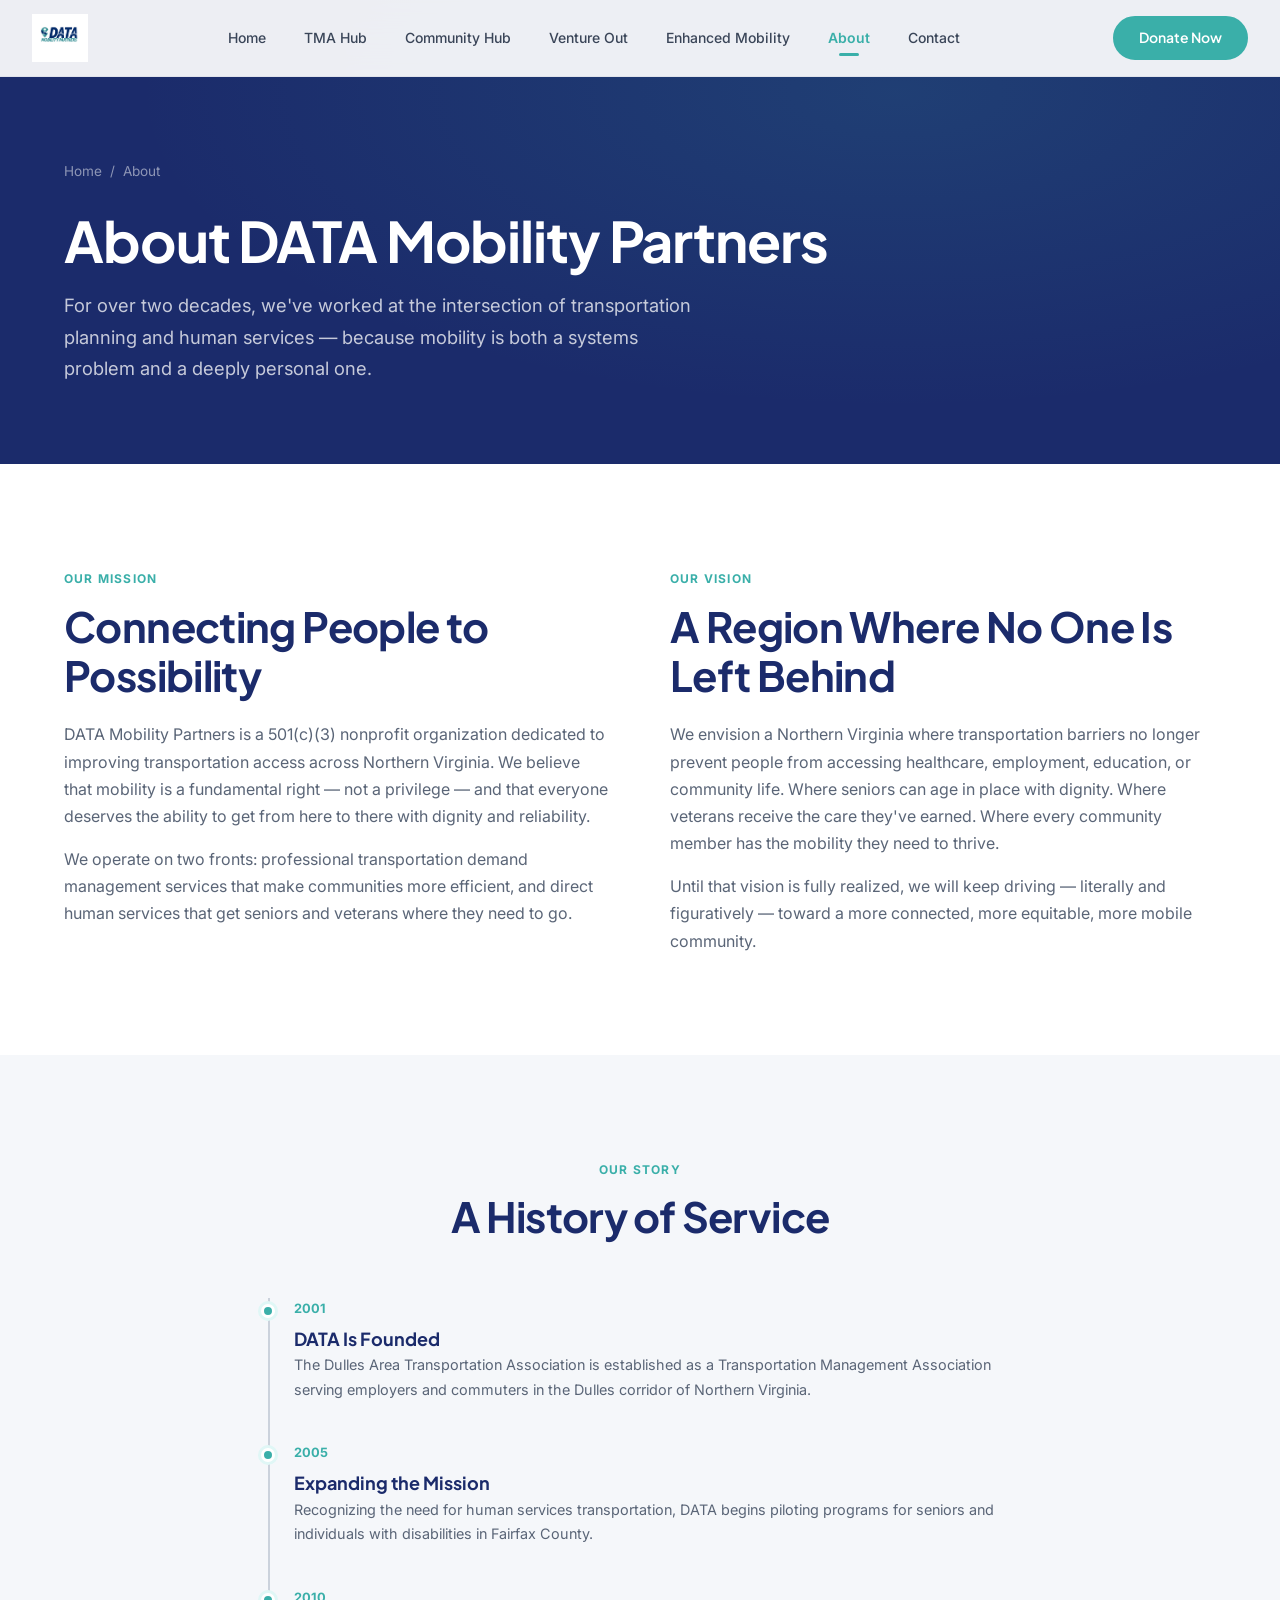
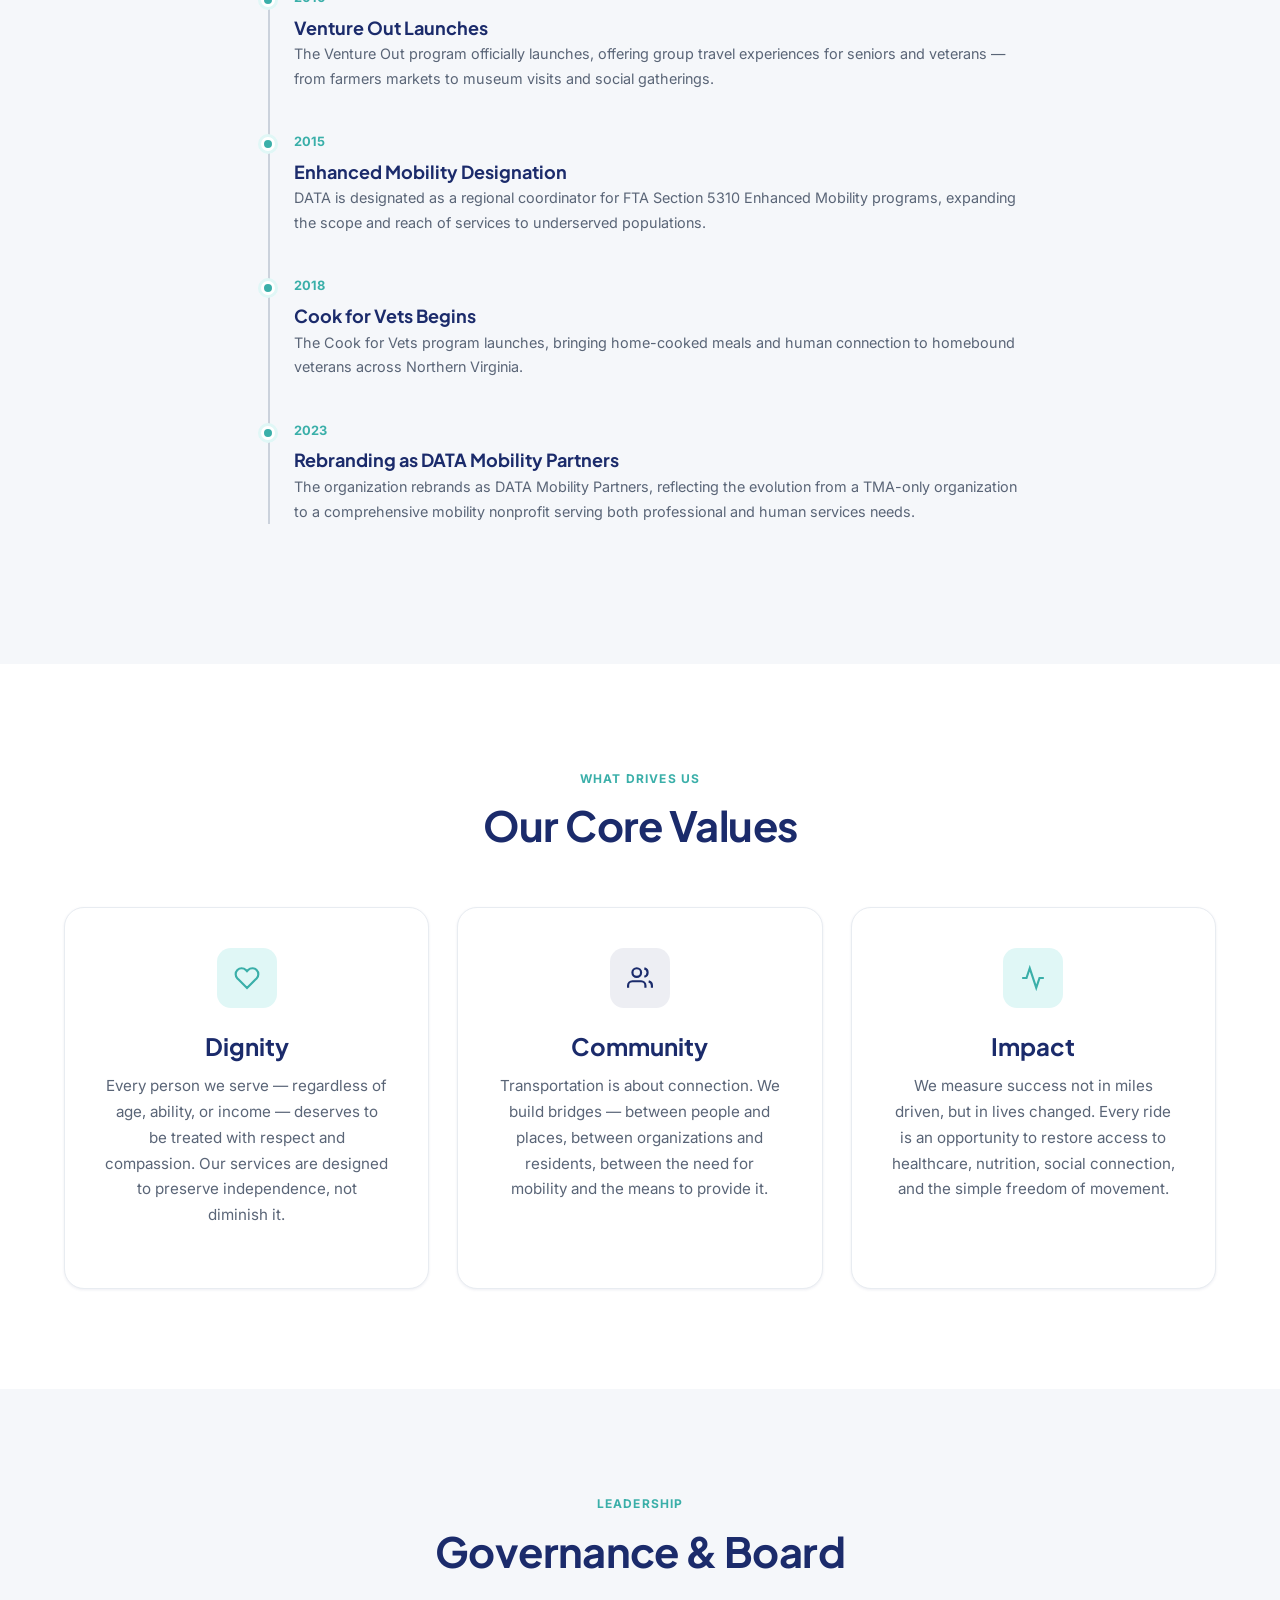
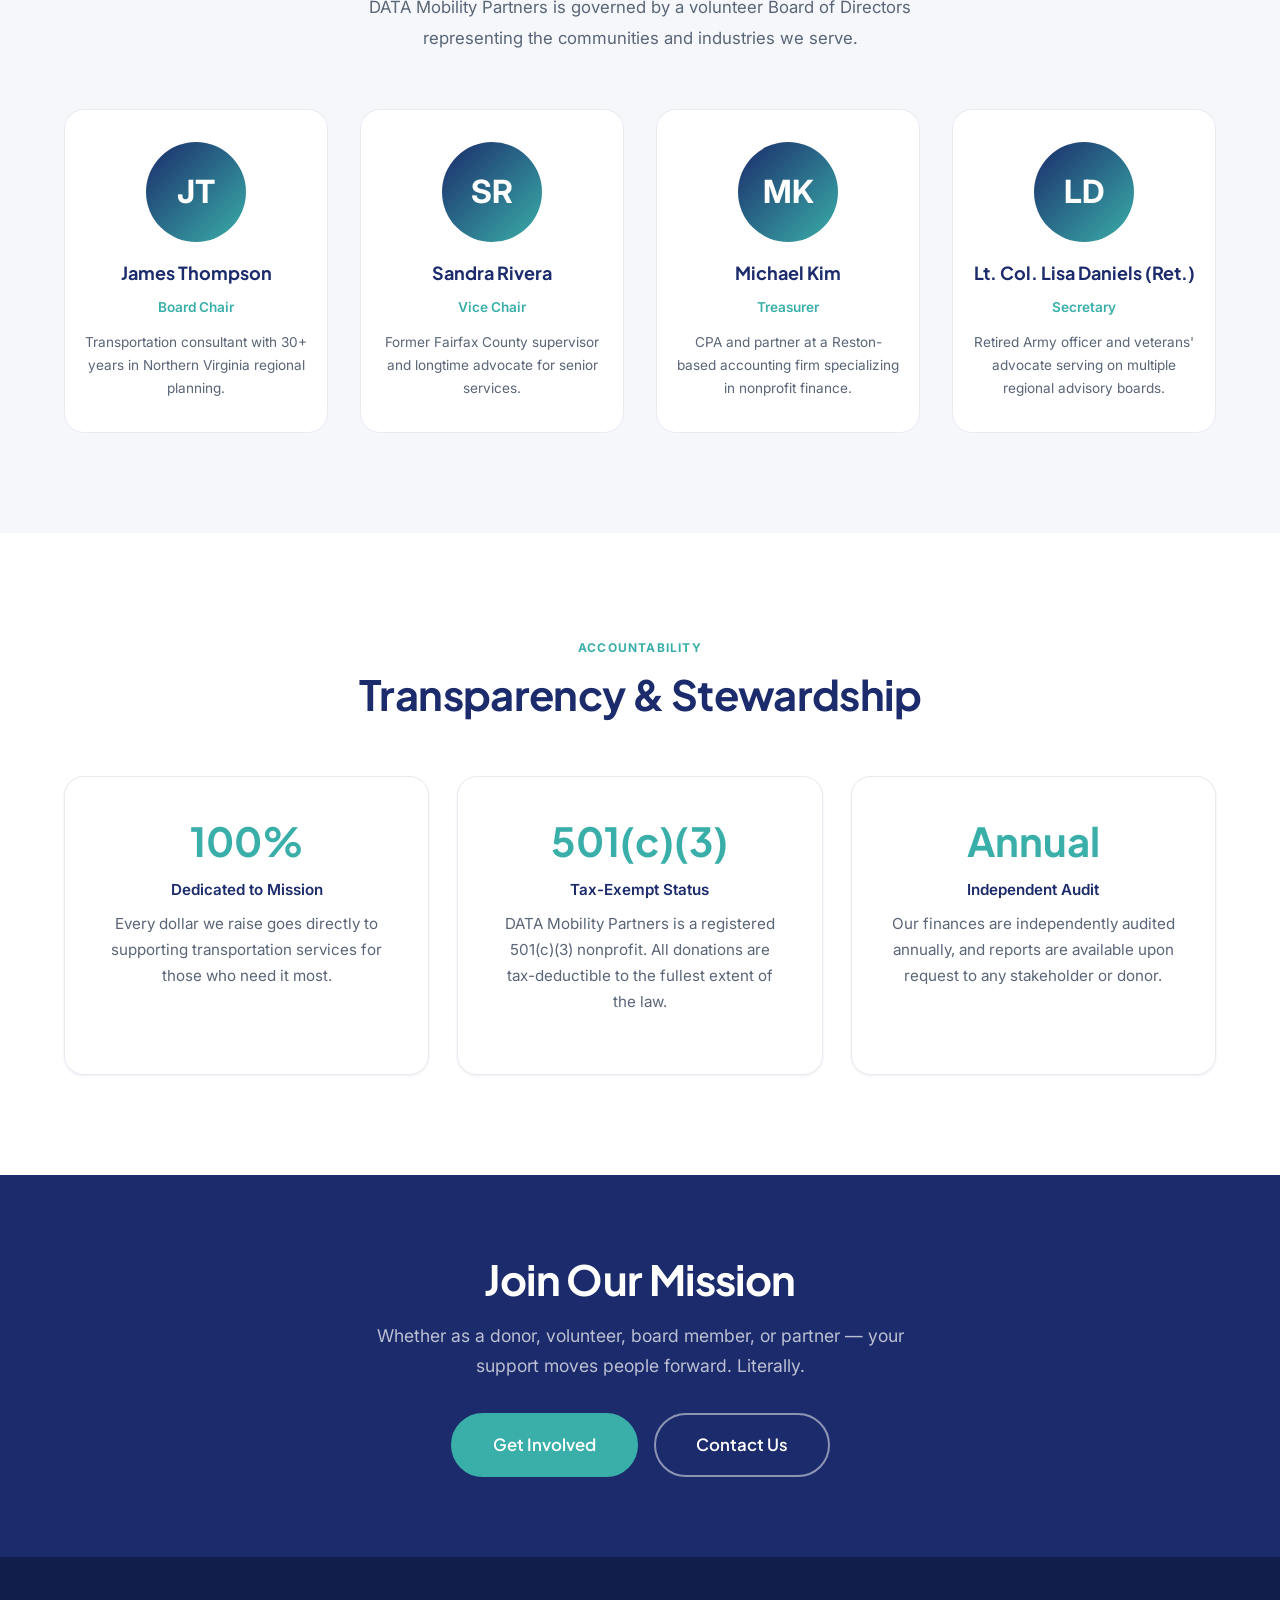
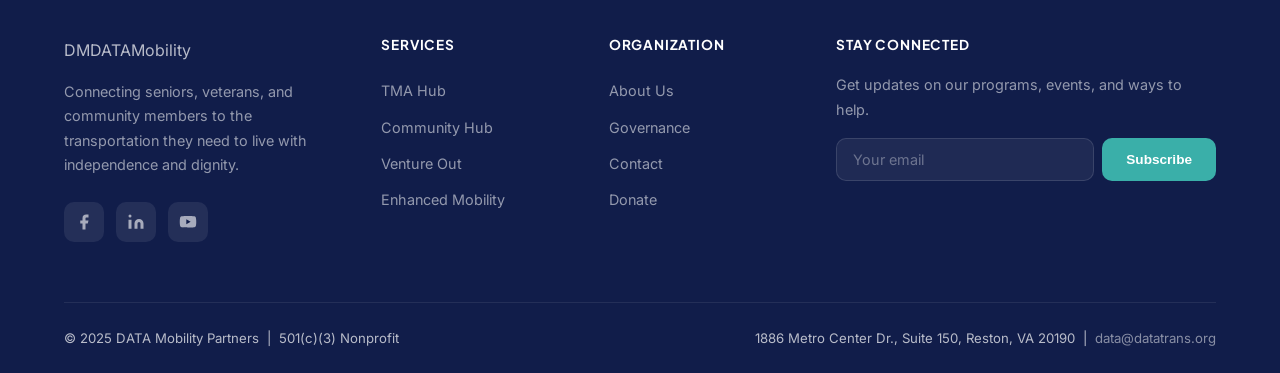
==== about.html @ 7f31a52e "Replace text logo with official DATA Mobility Partners logo Swapped the placeholder text+icon logo w" ====
<!DOCTYPE html>
<html lang="en">
<head>
  <meta charset="UTF-8">
  <meta name="viewport" content="width=device-width, initial-scale=1.0">
  <title>About &amp; Governance | DATA Mobility Partners</title>
  <meta name="description" content="Learn about DATA Mobility Partners' mission, history, leadership, and governance structure as a 501(c)(3) nonprofit serving Northern Virginia.">
  <link rel="preconnect" href="https://fonts.googleapis.com">
  <link rel="preconnect" href="https://fonts.gstatic.com" crossorigin>
  <link href="https://fonts.googleapis.com/css2?family=Inter:wght@400;500;600&family=Plus+Jakarta+Sans:wght@600;700;800&display=swap" rel="stylesheet">
  <link rel="stylesheet" href="styles.css">
</head>
<body>

  <!-- ===== HEADER ===== -->
  <header class="site-header">
    <nav class="nav-inner">
      <a href="index.html" class="nav-logo">
        <img src="logo.png" alt="DATA Mobility Partners">
      </a>
      <div class="nav-links">
        <a href="index.html">Home</a>
        <a href="tma-hub.html">TMA Hub</a>
        <a href="community-hub.html">Community Hub</a>
        <a href="venture-out.html">Venture Out</a>
        <a href="enhanced-mobility.html">Enhanced Mobility</a>
        <a href="about.html" class="active">About</a>
        <a href="contact.html">Contact</a>
      </div>
      <a href="contact.html" class="btn btn-primary btn-sm nav-cta">Donate Now</a>
      <button class="nav-toggle" aria-label="Toggle navigation" aria-expanded="false">
        <span></span><span></span><span></span>
      </button>
    </nav>
    <div class="mobile-menu">
      <a href="index.html">Home</a>
      <a href="tma-hub.html">TMA Hub</a>
      <a href="community-hub.html">Community Hub</a>
      <a href="venture-out.html">Venture Out</a>
      <a href="enhanced-mobility.html">Enhanced Mobility</a>
      <a href="about.html" class="active">About</a>
      <a href="contact.html">Contact</a>
      <a href="contact.html" class="btn btn-primary">Donate Now</a>
    </div>
  </header>

  <!-- ===== PAGE HERO ===== -->
  <section class="page-hero">
    <div class="container">
      <div class="page-hero-content fade-up">
        <div class="breadcrumb">
          <a href="index.html">Home</a>
          <span>/</span>
          <span>About</span>
        </div>
        <h1>About DATA Mobility Partners</h1>
        <p>For over two decades, we've worked at the intersection of transportation planning and human services — because mobility is both a systems problem and a deeply personal one.</p>
      </div>
    </div>
  </section>

  <!-- ===== MISSION & VISION ===== -->
  <section class="section">
    <div class="container">
      <div class="two-col fade-up">
        <div>
          <span class="section-label">Our Mission</span>
          <h2 style="margin-bottom:20px;">Connecting People to Possibility</h2>
          <p>DATA Mobility Partners is a 501(c)(3) nonprofit organization dedicated to improving transportation access across Northern Virginia. We believe that mobility is a fundamental right — not a privilege — and that everyone deserves the ability to get from here to there with dignity and reliability.</p>
          <p style="margin-top:16px;">We operate on two fronts: professional transportation demand management services that make communities more efficient, and direct human services that get seniors and veterans where they need to go.</p>
        </div>
        <div>
          <span class="section-label">Our Vision</span>
          <h2 style="margin-bottom:20px;">A Region Where No One Is Left Behind</h2>
          <p>We envision a Northern Virginia where transportation barriers no longer prevent people from accessing healthcare, employment, education, or community life. Where seniors can age in place with dignity. Where veterans receive the care they've earned. Where every community member has the mobility they need to thrive.</p>
          <p style="margin-top:16px;">Until that vision is fully realized, we will keep driving — literally and figuratively — toward a more connected, more equitable, more mobile community.</p>
        </div>
      </div>
    </div>
  </section>

  <!-- ===== HISTORY TIMELINE ===== -->
  <section class="section bg-gray">
    <div class="container">
      <div class="section-header centered fade-up">
        <span class="section-label">Our Story</span>
        <h2>A History of Service</h2>
      </div>
      <div class="container-narrow fade-up">
        <div class="timeline">
          <div class="timeline-item">
            <div class="year">2001</div>
            <h4>DATA Is Founded</h4>
            <p>The Dulles Area Transportation Association is established as a Transportation Management Association serving employers and commuters in the Dulles corridor of Northern Virginia.</p>
          </div>
          <div class="timeline-item">
            <div class="year">2005</div>
            <h4>Expanding the Mission</h4>
            <p>Recognizing the need for human services transportation, DATA begins piloting programs for seniors and individuals with disabilities in Fairfax County.</p>
          </div>
          <div class="timeline-item">
            <div class="year">2010</div>
            <h4>Venture Out Launches</h4>
            <p>The Venture Out program officially launches, offering group travel experiences for seniors and veterans — from farmers markets to museum visits and social gatherings.</p>
          </div>
          <div class="timeline-item">
            <div class="year">2015</div>
            <h4>Enhanced Mobility Designation</h4>
            <p>DATA is designated as a regional coordinator for FTA Section 5310 Enhanced Mobility programs, expanding the scope and reach of services to underserved populations.</p>
          </div>
          <div class="timeline-item">
            <div class="year">2018</div>
            <h4>Cook for Vets Begins</h4>
            <p>The Cook for Vets program launches, bringing home-cooked meals and human connection to homebound veterans across Northern Virginia.</p>
          </div>
          <div class="timeline-item">
            <div class="year">2023</div>
            <h4>Rebranding as DATA Mobility Partners</h4>
            <p>The organization rebrands as DATA Mobility Partners, reflecting the evolution from a TMA-only organization to a comprehensive mobility nonprofit serving both professional and human services needs.</p>
          </div>
        </div>
      </div>
    </div>
  </section>

  <!-- ===== VALUES ===== -->
  <section class="section">
    <div class="container">
      <div class="section-header centered fade-up">
        <span class="section-label">What Drives Us</span>
        <h2>Our Core Values</h2>
      </div>
      <div class="cards-grid-3 stagger-children">
        <div class="card fade-up text-center">
          <div class="card-icon teal" style="margin:0 auto 24px;">
            <svg width="26" height="26" fill="none" stroke="currentColor" stroke-width="2" viewBox="0 0 24 24"><path d="M20.84 4.61a5.5 5.5 0 0 0-7.78 0L12 5.67l-1.06-1.06a5.5 5.5 0 0 0-7.78 7.78l1.06 1.06L12 21.23l7.78-7.78 1.06-1.06a5.5 5.5 0 0 0 0-7.78z"/></svg>
          </div>
          <h3>Dignity</h3>
          <p>Every person we serve — regardless of age, ability, or income — deserves to be treated with respect and compassion. Our services are designed to preserve independence, not diminish it.</p>
        </div>
        <div class="card fade-up text-center">
          <div class="card-icon navy" style="margin:0 auto 24px;">
            <svg width="26" height="26" fill="none" stroke="currentColor" stroke-width="2" viewBox="0 0 24 24"><path d="M17 21v-2a4 4 0 0 0-4-4H5a4 4 0 0 0-4 4v2"/><circle cx="9" cy="7" r="4"/><path d="M23 21v-2a4 4 0 0 0-3-3.87"/><path d="M16 3.13a4 4 0 0 1 0 7.75"/></svg>
          </div>
          <h3>Community</h3>
          <p>Transportation is about connection. We build bridges — between people and places, between organizations and residents, between the need for mobility and the means to provide it.</p>
        </div>
        <div class="card fade-up text-center">
          <div class="card-icon teal" style="margin:0 auto 24px;">
            <svg width="26" height="26" fill="none" stroke="currentColor" stroke-width="2" viewBox="0 0 24 24"><polyline points="22 12 18 12 15 21 9 3 6 12 2 12"/></svg>
          </div>
          <h3>Impact</h3>
          <p>We measure success not in miles driven, but in lives changed. Every ride is an opportunity to restore access to healthcare, nutrition, social connection, and the simple freedom of movement.</p>
        </div>
      </div>
    </div>
  </section>

  <!-- ===== GOVERNANCE ===== -->
  <section class="section bg-gray" id="governance">
    <div class="container">
      <div class="section-header centered fade-up">
        <span class="section-label">Leadership</span>
        <h2>Governance &amp; Board</h2>
        <p>DATA Mobility Partners is governed by a volunteer Board of Directors representing the communities and industries we serve.</p>
      </div>
      <div class="team-grid stagger-children">
        <div class="team-card fade-up">
          <div class="avatar">JT</div>
          <h4>James Thompson</h4>
          <p class="role">Board Chair</p>
          <p>Transportation consultant with 30+ years in Northern Virginia regional planning.</p>
        </div>
        <div class="team-card fade-up">
          <div class="avatar">SR</div>
          <h4>Sandra Rivera</h4>
          <p class="role">Vice Chair</p>
          <p>Former Fairfax County supervisor and longtime advocate for senior services.</p>
        </div>
        <div class="team-card fade-up">
          <div class="avatar">MK</div>
          <h4>Michael Kim</h4>
          <p class="role">Treasurer</p>
          <p>CPA and partner at a Reston-based accounting firm specializing in nonprofit finance.</p>
        </div>
        <div class="team-card fade-up">
          <div class="avatar">LD</div>
          <h4>Lt. Col. Lisa Daniels (Ret.)</h4>
          <p class="role">Secretary</p>
          <p>Retired Army officer and veterans' advocate serving on multiple regional advisory boards.</p>
        </div>
      </div>
    </div>
  </section>

  <!-- ===== TRANSPARENCY ===== -->
  <section class="section">
    <div class="container">
      <div class="section-header centered fade-up">
        <span class="section-label">Accountability</span>
        <h2>Transparency &amp; Stewardship</h2>
      </div>
      <div class="cards-grid-3 stagger-children">
        <div class="card fade-up text-center">
          <h3 style="color:var(--teal);font-size:2.5rem;">100%</h3>
          <p style="font-weight:600;color:var(--navy);margin-bottom:8px;">Dedicated to Mission</p>
          <p>Every dollar we raise goes directly to supporting transportation services for those who need it most.</p>
        </div>
        <div class="card fade-up text-center">
          <h3 style="color:var(--teal);font-size:2.5rem;">501(c)(3)</h3>
          <p style="font-weight:600;color:var(--navy);margin-bottom:8px;">Tax-Exempt Status</p>
          <p>DATA Mobility Partners is a registered 501(c)(3) nonprofit. All donations are tax-deductible to the fullest extent of the law.</p>
        </div>
        <div class="card fade-up text-center">
          <h3 style="color:var(--teal);font-size:2.5rem;">Annual</h3>
          <p style="font-weight:600;color:var(--navy);margin-bottom:8px;">Independent Audit</p>
          <p>Our finances are independently audited annually, and reports are available upon request to any stakeholder or donor.</p>
        </div>
      </div>
    </div>
  </section>

  <!-- ===== CTA ===== -->
  <section class="section bg-navy text-center" style="padding:80px 0;">
    <div class="container fade-up">
      <h2 style="color:var(--white);margin-bottom:16px;">Join Our Mission</h2>
      <p style="color:rgba(255,255,255,.7);font-size:1.1rem;max-width:560px;margin:0 auto 32px;">Whether as a donor, volunteer, board member, or partner — your support moves people forward. Literally.</p>
      <div class="btn-group" style="justify-content:center;">
        <a href="contact.html" class="btn btn-primary btn-lg">Get Involved</a>
        <a href="contact.html" class="btn btn-outline btn-lg">Contact Us</a>
      </div>
    </div>
  </section>

  <!-- ===== FOOTER ===== -->
  <footer class="site-footer">
    <div class="container">
      <div class="footer-grid">
        <div class="footer-brand">
          <a href="index.html" class="nav-logo">
            <span class="logo-icon">DM</span>
            DATA <span class="teal">Mobility</span>
          </a>
          <p>Connecting seniors, veterans, and community members to the transportation they need to live with independence and dignity.</p>
          <div class="social-links">
            <a href="#" aria-label="Facebook"><svg width="18" height="18" fill="currentColor" viewBox="0 0 24 24"><path d="M18 2h-3a5 5 0 0 0-5 5v3H7v4h3v8h4v-8h3l1-4h-4V7a1 1 0 0 1 1-1h3z"/></svg></a>
            <a href="#" aria-label="LinkedIn"><svg width="18" height="18" fill="currentColor" viewBox="0 0 24 24"><path d="M16 8a6 6 0 0 1 6 6v7h-4v-7a2 2 0 0 0-4 0v7h-4v-7a6 6 0 0 1 6-6z"/><rect x="2" y="9" width="4" height="12"/><circle cx="4" cy="4" r="2"/></svg></a>
            <a href="#" aria-label="YouTube"><svg width="18" height="18" fill="currentColor" viewBox="0 0 24 24"><path d="M22.54 6.42a2.78 2.78 0 0 0-1.94-2C18.88 4 12 4 12 4s-6.88 0-8.6.46a2.78 2.78 0 0 0-1.94 2A29 29 0 0 0 1 11.75a29 29 0 0 0 .46 5.33A2.78 2.78 0 0 0 3.4 19.1c1.72.46 8.6.46 8.6.46s6.88 0 8.6-.46a2.78 2.78 0 0 0 1.94-2 29 29 0 0 0 .46-5.25 29 29 0 0 0-.46-5.33z"/><polygon points="9.75 15.02 15.5 11.75 9.75 8.48 9.75 15.02" fill="#111D4A"/></svg></a>
          </div>
        </div>
        <div class="footer-col">
          <h4>Services</h4>
          <a href="tma-hub.html">TMA Hub</a>
          <a href="community-hub.html">Community Hub</a>
          <a href="venture-out.html">Venture Out</a>
          <a href="enhanced-mobility.html">Enhanced Mobility</a>
        </div>
        <div class="footer-col">
          <h4>Organization</h4>
          <a href="about.html">About Us</a>
          <a href="about.html#governance">Governance</a>
          <a href="contact.html">Contact</a>
          <a href="contact.html">Donate</a>
        </div>
        <div class="footer-col footer-newsletter">
          <h4>Stay Connected</h4>
          <p>Get updates on our programs, events, and ways to help.</p>
          <form class="newsletter-form">
            <input type="email" placeholder="Your email" aria-label="Email for newsletter" required>
            <button type="submit">Subscribe</button>
          </form>
        </div>
      </div>
      <div class="footer-bottom">
        <span>&copy; 2025 DATA Mobility Partners &nbsp;|&nbsp; 501(c)(3) Nonprofit</span>
        <span>1886 Metro Center Dr., Suite 150, Reston, VA 20190 &nbsp;|&nbsp; <a href="mailto:data@datatrans.org">data@datatrans.org</a></span>
      </div>
    </div>
  </footer>

  <script src="main.js"></script>
</body>
</html>
---- styles.css ----
/* ===================================================================
   DATA Mobility Partners — Master Stylesheet
   Brand: Navy #1B2B6B | Teal #3AAFA9 | White #FFF | Light Gray #F5F7FA
   =================================================================== */

/* ---------- Reset & Base ---------- */
*, *::before, *::after { box-sizing: border-box; margin: 0; padding: 0; }

:root {
  --navy:       #1B2B6B;
  --navy-dark:  #111D4A;
  --teal:       #3AAFA9;
  --teal-dark:  #2E8E89;
  --teal-light: #E0F7F6;
  --white:      #FFFFFF;
  --gray-bg:    #F5F7FA;
  --gray-100:   #E8ECF1;
  --gray-200:   #CBD2DC;
  --gray-500:   #6B7A90;
  --gray-700:   #3A4558;
  --text:       #2D3748;
  --text-light: #5A6577;
  --shadow-sm:  0 1px 3px rgba(27,43,107,.08);
  --shadow-md:  0 4px 16px rgba(27,43,107,.10);
  --shadow-lg:  0 12px 40px rgba(27,43,107,.12);
  --shadow-xl:  0 20px 60px rgba(27,43,107,.15);
  --radius:     12px;
  --radius-lg:  20px;
  --transition: .3s cubic-bezier(.4,0,.2,1);
}

html { scroll-behavior: smooth; font-size: 16px; }

body {
  font-family: 'Inter', system-ui, -apple-system, sans-serif;
  color: var(--text);
  background: var(--white);
  line-height: 1.7;
  -webkit-font-smoothing: antialiased;
  overflow-x: hidden;
}

img { max-width: 100%; height: auto; display: block; }
a   { color: inherit; text-decoration: none; }
ul, ol { list-style: none; }

h1, h2, h3, h4, h5 {
  font-family: 'Plus Jakarta Sans', 'Inter', sans-serif;
  font-weight: 700;
  line-height: 1.2;
  color: var(--navy);
}

h1 { font-size: clamp(2.2rem, 5vw, 3.5rem); letter-spacing: -.02em; }
h2 { font-size: clamp(1.8rem, 4vw, 2.6rem); letter-spacing: -.015em; }
h3 { font-size: clamp(1.2rem, 2.5vw, 1.5rem); }
h4 { font-size: 1.125rem; }

p { color: var(--text-light); }

/* ---------- Utility ---------- */
.container  { width: 100%; max-width: 1200px; margin: 0 auto; padding: 0 24px; }
.container-narrow { width: 100%; max-width: 820px; margin: 0 auto; padding: 0 24px; }

.section    { padding: 100px 0; }
.section-sm { padding: 60px 0; }

.text-center { text-align: center; }
.text-white  { color: var(--white); }
.text-navy   { color: var(--navy); }
.text-teal   { color: var(--teal); }

.bg-white { background: var(--white); }
.bg-gray  { background: var(--gray-bg); }
.bg-navy  { background: var(--navy); }
.bg-teal  { background: var(--teal); }

.sr-only {
  position: absolute; width: 1px; height: 1px;
  padding: 0; margin: -1px; overflow: hidden;
  clip: rect(0,0,0,0); border: 0;
}

/* ---------- Buttons ---------- */
.btn {
  display: inline-flex; align-items: center; gap: 8px;
  padding: 14px 32px; border-radius: 50px;
  font-family: 'Plus Jakarta Sans', sans-serif;
  font-weight: 600; font-size: .95rem;
  border: 2px solid transparent;
  cursor: pointer; transition: var(--transition);
  text-align: center; line-height: 1.4;
}

.btn-primary {
  background: var(--teal); color: var(--white); border-color: var(--teal);
}
.btn-primary:hover {
  background: var(--teal-dark); border-color: var(--teal-dark);
  transform: translateY(-2px); box-shadow: var(--shadow-md);
}

.btn-outline {
  background: transparent; color: var(--white); border-color: rgba(255,255,255,.5);
}
.btn-outline:hover {
  background: var(--white); color: var(--navy);
  border-color: var(--white); transform: translateY(-2px);
}

.btn-navy {
  background: var(--navy); color: var(--white); border-color: var(--navy);
}
.btn-navy:hover {
  background: var(--navy-dark); border-color: var(--navy-dark);
  transform: translateY(-2px); box-shadow: var(--shadow-md);
}

.btn-outline-navy {
  background: transparent; color: var(--navy); border-color: var(--navy);
}
.btn-outline-navy:hover {
  background: var(--navy); color: var(--white);
  transform: translateY(-2px);
}

.btn-sm { padding: 10px 24px; font-size: .875rem; }
.btn-lg { padding: 18px 40px; font-size: 1.05rem; }

.btn-group { display: flex; flex-wrap: wrap; gap: 16px; }

/* ---------- Navigation ---------- */
.site-header {
  position: fixed; top: 0; left: 0; right: 0;
  z-index: 1000;
  background: rgba(255,255,255,.92);
  backdrop-filter: blur(20px);
  -webkit-backdrop-filter: blur(20px);
  border-bottom: 1px solid rgba(27,43,107,.06);
  transition: var(--transition);
}

.site-header.scrolled {
  box-shadow: var(--shadow-sm);
}

.nav-inner {
  display: flex; align-items: center; justify-content: space-between;
  height: 76px; max-width: 1320px; margin: 0 auto; padding: 0 32px;
}

.nav-logo {
  display: flex; align-items: center;
}

.nav-logo img {
  height: 48px; width: auto;
}

.nav-links {
  display: flex; align-items: center; gap: 6px;
}

.nav-links a {
  padding: 8px 16px; border-radius: 8px;
  font-size: .875rem; font-weight: 500;
  color: var(--gray-700);
  transition: var(--transition);
  position: relative;
}

.nav-links a:hover {
  color: var(--navy); background: var(--gray-bg);
}

.nav-links a.active {
  color: var(--teal); font-weight: 600;
}

.nav-links a.active::after {
  content: '';
  position: absolute; bottom: 2px; left: 50%; transform: translateX(-50%);
  width: 20px; height: 3px; border-radius: 3px;
  background: var(--teal);
}

.nav-cta {
  margin-left: 12px;
}

/* Mobile nav toggle */
.nav-toggle {
  display: none; background: none; border: none;
  cursor: pointer; padding: 8px;
  flex-direction: column; gap: 5px;
}
.nav-toggle span {
  width: 24px; height: 2.5px; border-radius: 2px;
  background: var(--navy); transition: var(--transition);
}

/* Mobile menu */
.mobile-menu {
  display: none; position: fixed;
  top: 76px; left: 0; right: 0; bottom: 0;
  background: var(--white); z-index: 999;
  padding: 24px; overflow-y: auto;
}
.mobile-menu.open { display: block; }

.mobile-menu a {
  display: block; padding: 14px 16px; border-radius: 10px;
  font-size: 1rem; font-weight: 500; color: var(--gray-700);
  transition: var(--transition);
}
.mobile-menu a:hover { background: var(--gray-bg); color: var(--navy); }
.mobile-menu a.active { color: var(--teal); background: var(--teal-light); font-weight: 600; }

.mobile-menu .btn {
  width: 100%; justify-content: center; margin-top: 16px;
}

@media (max-width: 1024px) {
  .nav-links, .nav-cta { display: none; }
  .nav-toggle { display: flex; }
}

/* ---------- Hero ---------- */
.hero {
  position: relative;
  min-height: 92vh;
  display: flex; align-items: center;
  background: var(--navy);
  overflow: hidden;
}

.hero-bg {
  position: absolute; inset: 0;
}

.hero-bg img {
  width: 100%; height: 100%;
  object-fit: cover; opacity: .25;
}

.hero-bg::after {
  content: '';
  position: absolute; inset: 0;
  background: linear-gradient(135deg, rgba(27,43,107,.92) 0%, rgba(27,43,107,.7) 50%, rgba(58,175,169,.4) 100%);
}

.hero-content {
  position: relative; z-index: 2;
  max-width: 720px;
  padding: 120px 0 80px;
}

.hero-badge {
  display: inline-flex; align-items: center; gap: 8px;
  padding: 8px 18px; border-radius: 50px;
  background: rgba(58,175,169,.15);
  border: 1px solid rgba(58,175,169,.3);
  color: var(--teal); font-size: .8rem; font-weight: 600;
  letter-spacing: .04em; text-transform: uppercase;
  margin-bottom: 24px;
}

.hero h1 {
  color: var(--white);
  margin-bottom: 24px;
  font-size: clamp(2.8rem, 6vw, 4.2rem);
}

.hero h1 .highlight {
  background: linear-gradient(135deg, var(--teal), #6DD5D0);
  -webkit-background-clip: text;
  -webkit-text-fill-color: transparent;
  background-clip: text;
}

.hero p {
  color: rgba(255,255,255,.8);
  font-size: clamp(1.05rem, 2vw, 1.2rem);
  line-height: 1.8;
  margin-bottom: 40px;
  max-width: 600px;
}

/* Page hero — smaller variant */
.page-hero {
  position: relative;
  padding: 160px 0 80px;
  background: var(--navy);
  overflow: hidden;
}

.page-hero::before {
  content: '';
  position: absolute; inset: 0;
  background: radial-gradient(ellipse at 70% 20%, rgba(58,175,169,.15), transparent 60%);
}

.page-hero-content {
  position: relative; z-index: 2;
}

.page-hero h1 {
  color: var(--white);
  margin-bottom: 16px;
}

.page-hero p {
  color: rgba(255,255,255,.75);
  font-size: 1.15rem;
  max-width: 640px;
}

.page-hero .breadcrumb {
  display: flex; align-items: center; gap: 8px;
  margin-bottom: 24px;
  font-size: .85rem; color: rgba(255,255,255,.5);
}
.page-hero .breadcrumb a { color: rgba(255,255,255,.5); transition: var(--transition); }
.page-hero .breadcrumb a:hover { color: var(--teal); }

/* ---------- Cards ---------- */
.card {
  background: var(--white);
  border-radius: var(--radius-lg);
  padding: 40px;
  box-shadow: var(--shadow-sm);
  border: 1px solid var(--gray-100);
  transition: var(--transition);
}

.card:hover {
  transform: translateY(-4px);
  box-shadow: var(--shadow-lg);
  border-color: transparent;
}

.card-icon {
  width: 60px; height: 60px; border-radius: 14px;
  display: flex; align-items: center; justify-content: center;
  font-size: 1.6rem; margin-bottom: 24px;
}

.card-icon.teal  { background: var(--teal-light); color: var(--teal); }
.card-icon.navy  { background: rgba(27,43,107,.08); color: var(--navy); }

.card h3 { margin-bottom: 12px; }

.card p {
  font-size: .95rem; line-height: 1.7;
  margin-bottom: 20px;
}

.card-link {
  display: inline-flex; align-items: center; gap: 6px;
  font-weight: 600; font-size: .9rem; color: var(--teal);
  transition: var(--transition);
}

.card-link:hover { gap: 10px; color: var(--teal-dark); }

.cards-grid {
  display: grid;
  grid-template-columns: repeat(auto-fit, minmax(320px, 1fr));
  gap: 32px;
}

.cards-grid-3 {
  display: grid;
  grid-template-columns: repeat(auto-fit, minmax(280px, 1fr));
  gap: 28px;
}

/* ---------- Stats Bar ---------- */
.stats-bar {
  background: var(--navy);
  padding: 56px 0;
}

.stats-grid {
  display: grid;
  grid-template-columns: repeat(4, 1fr);
  gap: 32px;
  text-align: center;
}

.stat-item h3 {
  color: var(--teal);
  font-size: clamp(1.8rem, 3.5vw, 2.8rem);
  margin-bottom: 8px;
}

.stat-item p {
  color: rgba(255,255,255,.7);
  font-size: .9rem; font-weight: 500;
}

@media (max-width: 768px) {
  .stats-grid { grid-template-columns: repeat(2, 1fr); gap: 40px 20px; }
}

/* ---------- Spotlight / CTA Sections ---------- */
.spotlight {
  position: relative;
  padding: 80px 0;
  background: linear-gradient(135deg, var(--navy) 0%, var(--navy-dark) 100%);
  overflow: hidden;
}

.spotlight::before {
  content: '';
  position: absolute; inset: 0;
  background: radial-gradient(ellipse at 80% 50%, rgba(58,175,169,.12), transparent 70%);
}

.spotlight-inner {
  position: relative; z-index: 2;
  display: flex; align-items: center; gap: 60px;
}

.spotlight-content { flex: 1; }
.spotlight-content h2 { color: var(--white); margin-bottom: 16px; }
.spotlight-content p  { color: rgba(255,255,255,.75); margin-bottom: 32px; font-size: 1.05rem; }

.spotlight-visual {
  flex: 0 0 320px;
  display: flex; align-items: center; justify-content: center;
}

.heart-icon {
  width: 200px; height: 200px; border-radius: 50%;
  background: linear-gradient(135deg, var(--teal), #6DD5D0);
  display: flex; align-items: center; justify-content: center;
  font-size: 5rem; color: var(--white);
  box-shadow: 0 0 80px rgba(58,175,169,.3);
  animation: pulse 3s ease-in-out infinite;
}

@keyframes pulse {
  0%, 100% { transform: scale(1); }
  50% { transform: scale(1.05); }
}

@media (max-width: 768px) {
  .spotlight-inner { flex-direction: column; text-align: center; }
  .spotlight-visual { flex: none; }
}

/* ---------- Section Headers ---------- */
.section-header {
  max-width: 640px;
  margin-bottom: 56px;
}

.section-header.centered {
  margin-left: auto; margin-right: auto;
  text-align: center;
}

.section-label {
  display: inline-block;
  font-size: .75rem; font-weight: 700;
  letter-spacing: .1em; text-transform: uppercase;
  color: var(--teal);
  margin-bottom: 12px;
}

.section-header h2 { margin-bottom: 16px; }

.section-header p {
  font-size: 1.05rem; line-height: 1.8;
}

/* ---------- Feature Row ---------- */
.feature-row {
  display: flex; align-items: center; gap: 80px;
  padding: 60px 0;
}

.feature-row.reverse { flex-direction: row-reverse; }

.feature-text { flex: 1; }
.feature-text h3 { margin-bottom: 16px; }
.feature-text p  { margin-bottom: 24px; }

.feature-image {
  flex: 1;
  border-radius: var(--radius-lg);
  overflow: hidden;
  box-shadow: var(--shadow-lg);
}

.feature-image img {
  width: 100%; height: 360px;
  object-fit: cover;
}

@media (max-width: 768px) {
  .feature-row, .feature-row.reverse { flex-direction: column; gap: 40px; }
}

/* ---------- Lists ---------- */
.check-list {
  display: grid; gap: 14px;
}

.check-list li {
  display: flex; align-items: flex-start; gap: 12px;
  font-size: .95rem; color: var(--text-light);
}

.check-list li::before {
  content: '✓';
  flex-shrink: 0;
  width: 24px; height: 24px; border-radius: 50%;
  background: var(--teal-light); color: var(--teal);
  display: flex; align-items: center; justify-content: center;
  font-weight: 700; font-size: .75rem;
}

/* ---------- Accordion ---------- */
.accordion-item {
  border: 1px solid var(--gray-100);
  border-radius: var(--radius);
  overflow: hidden;
  margin-bottom: 12px;
  transition: var(--transition);
}

.accordion-item:hover { border-color: var(--gray-200); }

.accordion-trigger {
  width: 100%; display: flex; align-items: center; justify-content: space-between;
  padding: 20px 24px; background: var(--white);
  border: none; cursor: pointer;
  font-family: 'Plus Jakarta Sans', sans-serif;
  font-size: 1rem; font-weight: 600; color: var(--navy);
  text-align: left;
}

.accordion-trigger .icon {
  font-size: 1.2rem; transition: var(--transition);
  color: var(--teal);
}

.accordion-item.open .accordion-trigger .icon {
  transform: rotate(45deg);
}

.accordion-body {
  max-height: 0; overflow: hidden;
  transition: max-height .4s ease;
}

.accordion-body-inner {
  padding: 0 24px 20px;
  font-size: .95rem; color: var(--text-light); line-height: 1.8;
}

/* ---------- Team Grid ---------- */
.team-grid {
  display: grid;
  grid-template-columns: repeat(auto-fit, minmax(240px, 1fr));
  gap: 32px;
}

.team-card {
  text-align: center;
  padding: 32px 20px;
  border-radius: var(--radius-lg);
  background: var(--white);
  border: 1px solid var(--gray-100);
  transition: var(--transition);
}

.team-card:hover {
  transform: translateY(-4px);
  box-shadow: var(--shadow-md);
}

.team-card .avatar {
  width: 100px; height: 100px; border-radius: 50%;
  margin: 0 auto 20px;
  background: linear-gradient(135deg, var(--navy), var(--teal));
  display: flex; align-items: center; justify-content: center;
  color: var(--white); font-size: 2rem; font-weight: 700;
}

.team-card h4 { margin-bottom: 4px; }
.team-card .role { font-size: .85rem; color: var(--teal); font-weight: 600; }
.team-card p { font-size: .85rem; margin-top: 12px; }

/* ---------- Contact Form ---------- */
.form-grid {
  display: grid;
  grid-template-columns: 1fr 1fr;
  gap: 20px;
}

.form-group { display: flex; flex-direction: column; gap: 6px; }
.form-group.full { grid-column: 1 / -1; }

.form-group label {
  font-size: .85rem; font-weight: 600; color: var(--navy);
}

.form-group input,
.form-group select,
.form-group textarea {
  padding: 14px 18px; border-radius: 10px;
  border: 1.5px solid var(--gray-200);
  font-family: 'Inter', sans-serif;
  font-size: .95rem; color: var(--text);
  background: var(--white);
  transition: var(--transition);
}

.form-group input:focus,
.form-group select:focus,
.form-group textarea:focus {
  outline: none;
  border-color: var(--teal);
  box-shadow: 0 0 0 4px rgba(58,175,169,.1);
}

.form-group textarea { min-height: 140px; resize: vertical; }

@media (max-width: 600px) {
  .form-grid { grid-template-columns: 1fr; }
}

/* ---------- Contact Info Sidebar ---------- */
.contact-info-card {
  background: var(--navy);
  border-radius: var(--radius-lg);
  padding: 40px;
  color: var(--white);
}

.contact-info-card h3 { color: var(--white); margin-bottom: 32px; }

.contact-info-item {
  display: flex; align-items: flex-start; gap: 16px;
  margin-bottom: 28px;
}

.contact-info-item .icon-circle {
  width: 44px; height: 44px; border-radius: 50%;
  background: rgba(58,175,169,.15);
  display: flex; align-items: center; justify-content: center;
  color: var(--teal); font-size: 1.1rem; flex-shrink: 0;
}

.contact-info-item h4 {
  color: var(--white); font-size: .95rem;
  margin-bottom: 4px;
}

.contact-info-item p {
  color: rgba(255,255,255,.65); font-size: .9rem;
}

/* ---------- Footer ---------- */
.site-footer {
  background: var(--navy-dark);
  padding: 80px 0 0;
  color: rgba(255,255,255,.7);
}

.footer-grid {
  display: grid;
  grid-template-columns: 1.5fr 1fr 1fr 1.2fr;
  gap: 48px;
  padding-bottom: 60px;
  border-bottom: 1px solid rgba(255,255,255,.08);
}

.footer-brand .nav-logo {
  margin-bottom: 16px;
}

.footer-brand .nav-logo img {
  height: 44px;
  filter: brightness(0) invert(1);
}

.footer-brand p {
  color: rgba(255,255,255,.55);
  font-size: .9rem; line-height: 1.7;
  margin-bottom: 24px;
}

.social-links {
  display: flex; gap: 12px;
}

.social-links a {
  width: 40px; height: 40px; border-radius: 10px;
  background: rgba(255,255,255,.08);
  display: flex; align-items: center; justify-content: center;
  color: rgba(255,255,255,.6); font-size: 1.1rem;
  transition: var(--transition);
}

.social-links a:hover {
  background: var(--teal); color: var(--white);
  transform: translateY(-2px);
}

.footer-col h4 {
  color: var(--white); font-size: .85rem;
  font-weight: 700; letter-spacing: .06em;
  text-transform: uppercase; margin-bottom: 20px;
}

.footer-col a {
  display: block; padding: 6px 0;
  color: rgba(255,255,255,.55);
  font-size: .9rem; transition: var(--transition);
}

.footer-col a:hover { color: var(--teal); padding-left: 4px; }

.footer-newsletter p {
  font-size: .9rem; color: rgba(255,255,255,.55);
  margin-bottom: 16px;
}

.newsletter-form {
  display: flex; gap: 8px;
}

.newsletter-form input {
  flex: 1; padding: 12px 16px; border-radius: 10px;
  border: 1.5px solid rgba(255,255,255,.12);
  background: rgba(255,255,255,.06);
  color: var(--white); font-size: .9rem;
  font-family: 'Inter', sans-serif;
  transition: var(--transition);
}

.newsletter-form input::placeholder { color: rgba(255,255,255,.35); }
.newsletter-form input:focus { outline: none; border-color: var(--teal); }

.newsletter-form button {
  padding: 12px 24px; border-radius: 10px;
  background: var(--teal); color: var(--white);
  border: none; font-weight: 600; font-size: .85rem;
  cursor: pointer; transition: var(--transition);
  white-space: nowrap;
}

.newsletter-form button:hover { background: var(--teal-dark); }

.footer-bottom {
  display: flex; align-items: center; justify-content: space-between;
  padding: 24px 0; font-size: .825rem;
}

.footer-bottom a { color: rgba(255,255,255,.5); transition: var(--transition); }
.footer-bottom a:hover { color: var(--teal); }

@media (max-width: 900px) {
  .footer-grid { grid-template-columns: 1fr 1fr; }
}

@media (max-width: 600px) {
  .footer-grid { grid-template-columns: 1fr; gap: 32px; }
  .footer-bottom { flex-direction: column; gap: 12px; text-align: center; }
}

/* ---------- Map placeholder ---------- */
.map-placeholder {
  width: 100%; height: 360px;
  border-radius: var(--radius-lg);
  overflow: hidden;
  background: var(--gray-100);
  border: 1px solid var(--gray-200);
}

.map-placeholder iframe {
  width: 100%; height: 100%; border: 0;
}

/* ---------- Timeline ---------- */
.timeline { position: relative; padding-left: 40px; }

.timeline::before {
  content: '';
  position: absolute; top: 0; bottom: 0; left: 14px;
  width: 2px; background: var(--gray-200);
}

.timeline-item {
  position: relative; margin-bottom: 40px;
}

.timeline-item::before {
  content: '';
  position: absolute; left: -33px; top: 6px;
  width: 14px; height: 14px; border-radius: 50%;
  background: var(--teal);
  border: 3px solid var(--white);
  box-shadow: 0 0 0 3px var(--teal-light);
}

.timeline-item h4 { margin-bottom: 4px; }
.timeline-item .year { font-size: .8rem; font-weight: 700; color: var(--teal); margin-bottom: 8px; }
.timeline-item p { font-size: .9rem; }

/* ---------- Responsive Adjustments ---------- */
@media (max-width: 480px) {
  .section { padding: 64px 0; }
  .card { padding: 28px; }
  .cards-grid { grid-template-columns: 1fr; }
  .hero-content { padding: 100px 0 60px; }
  .btn-group { flex-direction: column; }
  .btn-group .btn { width: 100%; justify-content: center; }
}

/* ---------- Animations (scroll-triggered) ---------- */
.fade-up {
  opacity: 0; transform: translateY(30px);
  transition: opacity .7s ease, transform .7s ease;
}

.fade-up.visible {
  opacity: 1; transform: translateY(0);
}

/* Stagger children */
.stagger-children .fade-up:nth-child(1) { transition-delay: .1s; }
.stagger-children .fade-up:nth-child(2) { transition-delay: .2s; }
.stagger-children .fade-up:nth-child(3) { transition-delay: .3s; }
.stagger-children .fade-up:nth-child(4) { transition-delay: .4s; }

/* ---------- Image cover utility ---------- */
.img-cover {
  width: 100%; height: 100%;
  object-fit: cover;
}

/* ---------- Divider ---------- */
.divider {
  border: none;
  border-top: 1px solid var(--gray-100);
  margin: 48px 0;
}

/* ---------- Tag ---------- */
.tag {
  display: inline-block;
  padding: 4px 14px; border-radius: 50px;
  font-size: .75rem; font-weight: 600;
  background: var(--teal-light); color: var(--teal);
}

/* ---------- Two Col Layout ---------- */
.two-col {
  display: grid;
  grid-template-columns: 1fr 1fr;
  gap: 60px;
  align-items: start;
}

@media (max-width: 768px) {
  .two-col { grid-template-columns: 1fr; gap: 40px; }
}

/* ---------- Sidebar Layout ---------- */
.layout-sidebar {
  display: grid;
  grid-template-columns: 1fr 380px;
  gap: 48px;
  align-items: start;
}

@media (max-width: 900px) {
  .layout-sidebar { grid-template-columns: 1fr; }
}
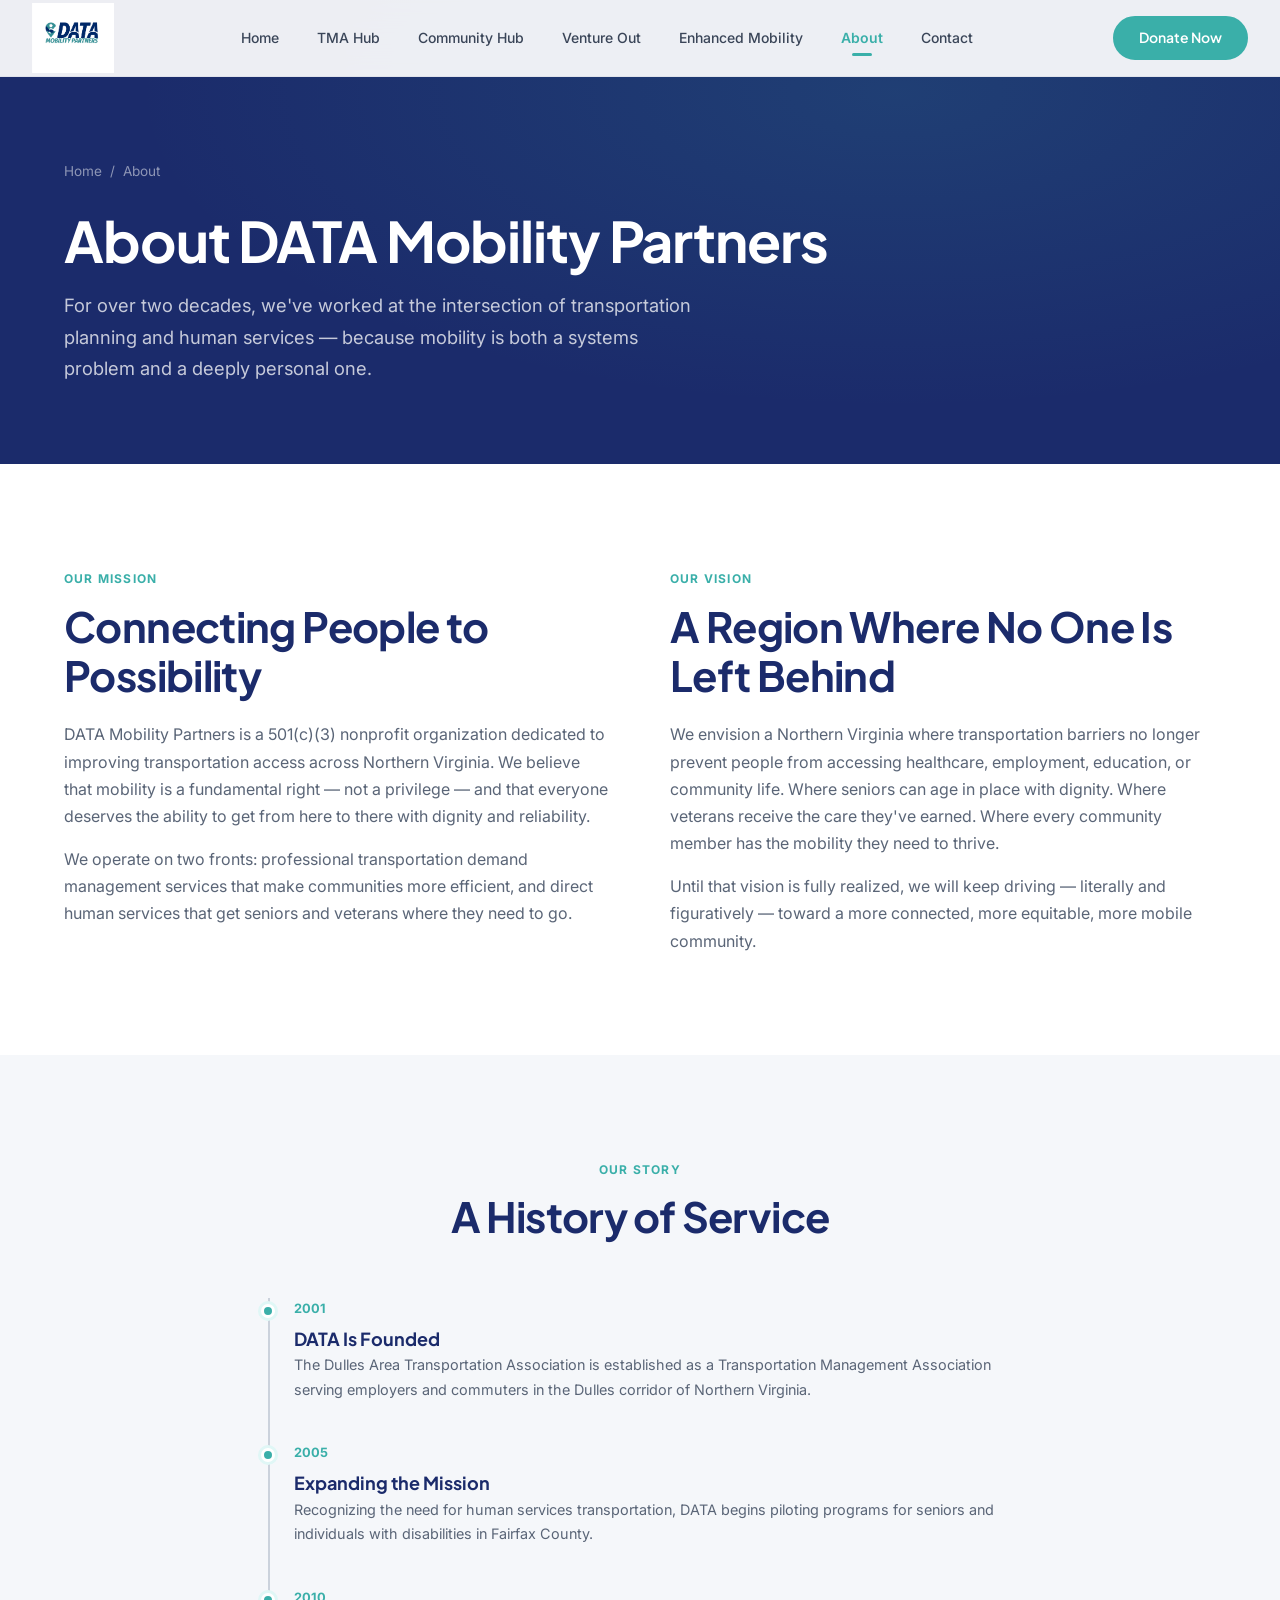
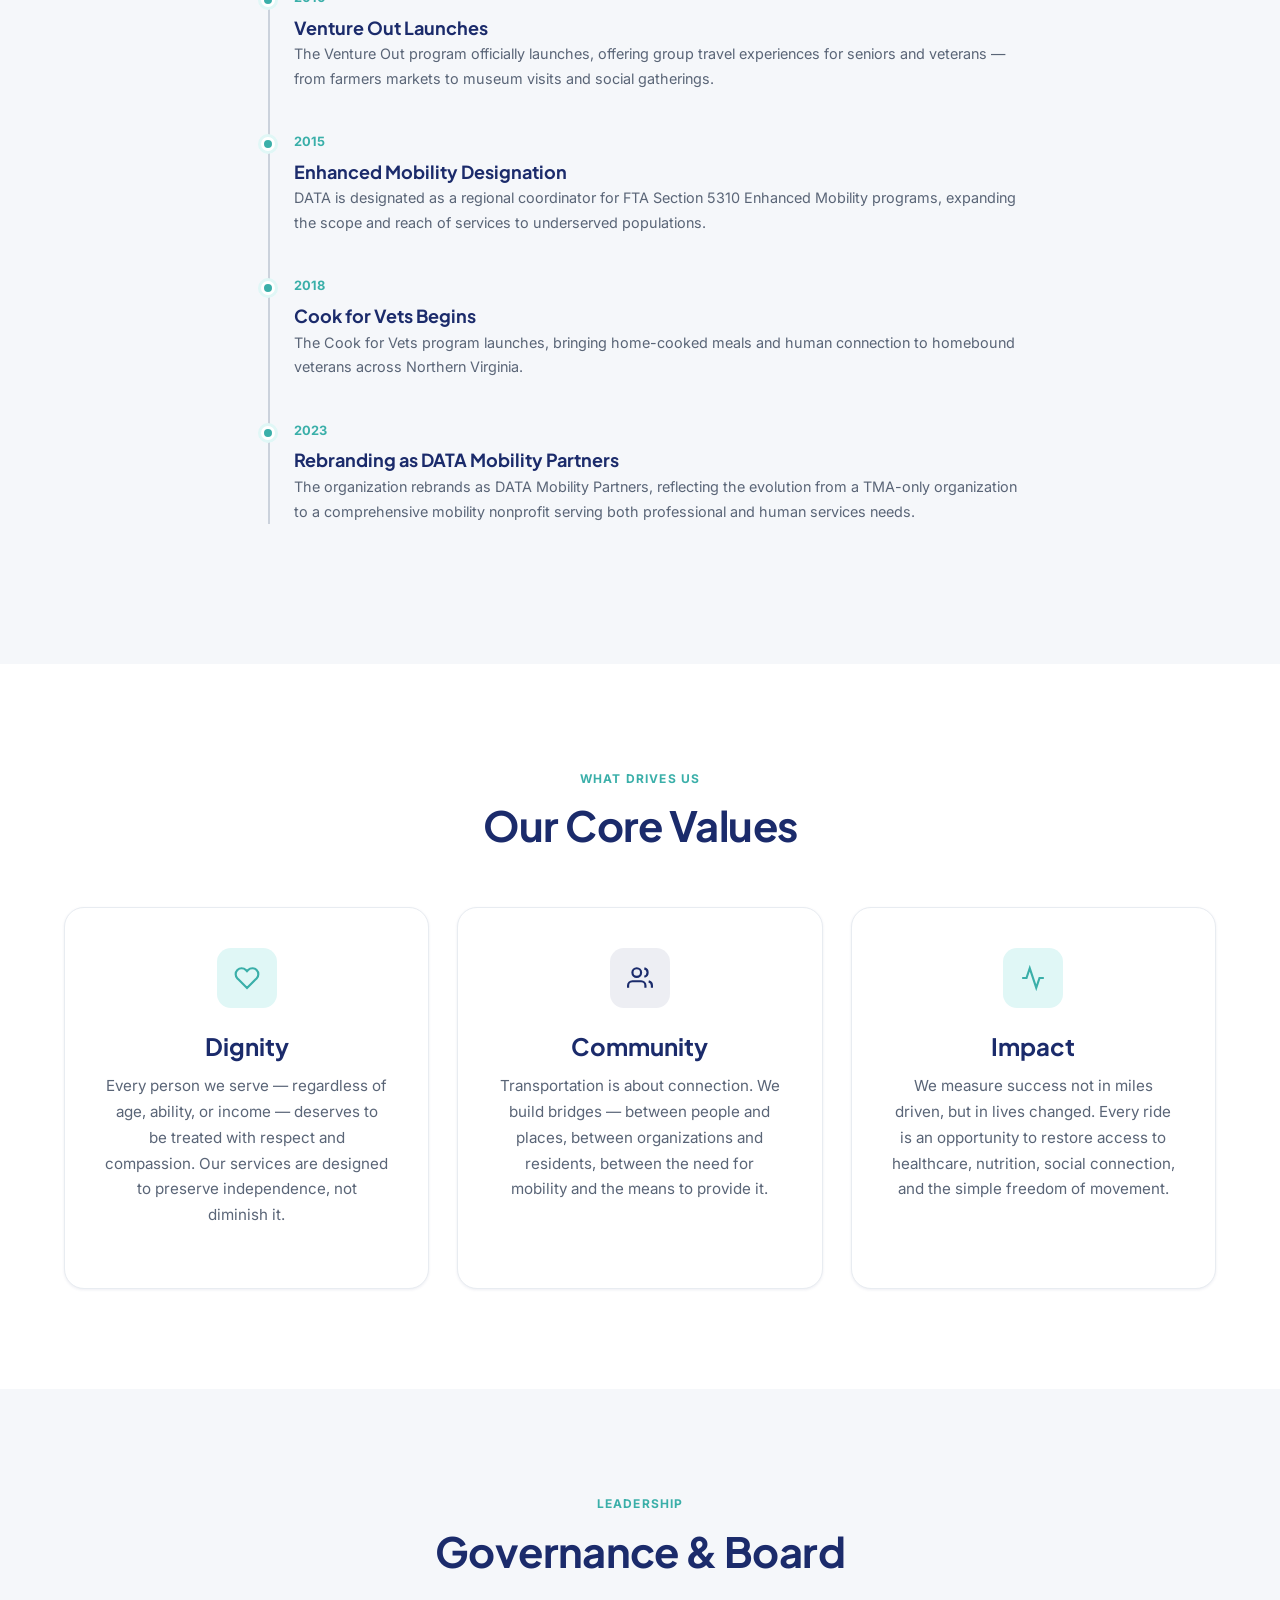
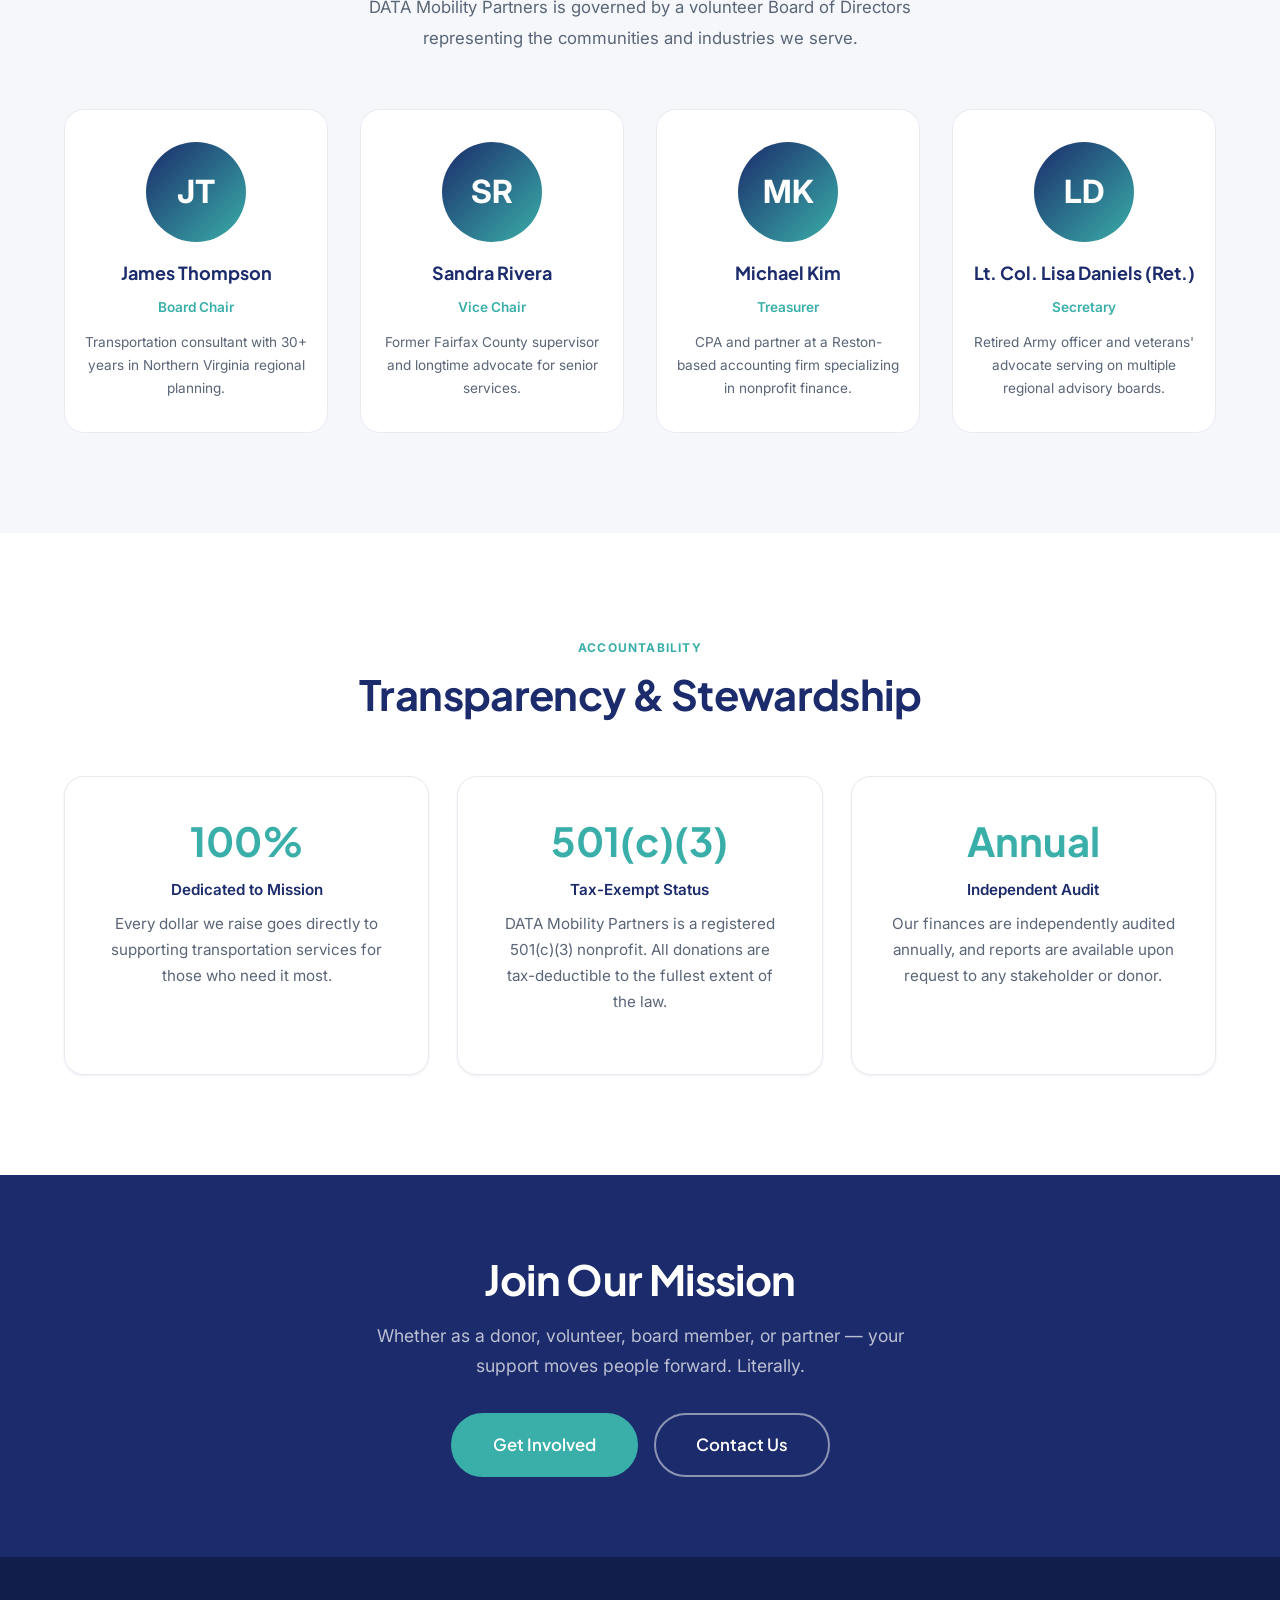
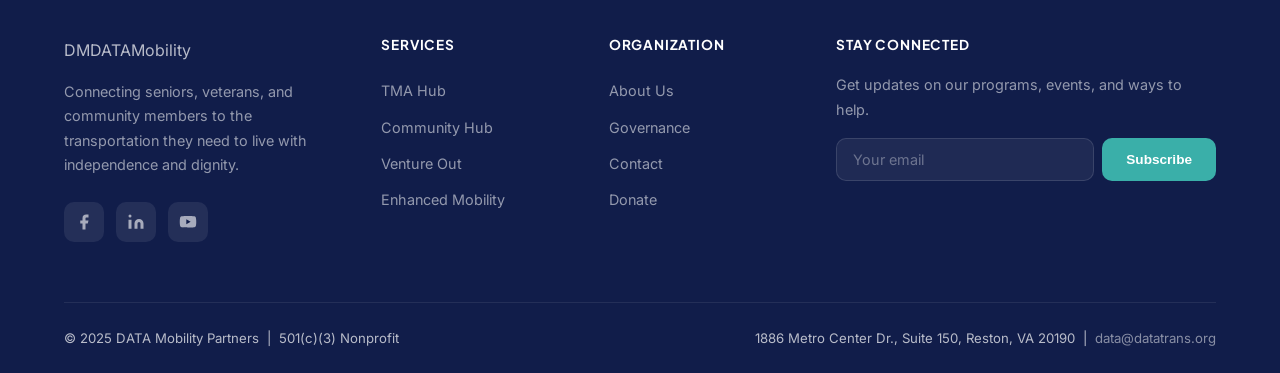
==== commit a3834413: "Fix logo: 70px height, transparent background, no border/padding on container Co-Authored-By: Claude" ====
--- a/about.html
+++ b/about.html
@@ -16,7 +16,7 @@
   <header class="site-header">
     <nav class="nav-inner">
       <a href="index.html" class="nav-logo">
-        <img src="logo.png" alt="DATA Mobility Partners">
+        <img src="logo.png" alt="DATA Mobility Partners" style="background: transparent;">
       </a>
       <div class="nav-links">
         <a href="index.html">Home</a>
--- a/styles.css
+++ b/styles.css
@@ -151,10 +151,12 @@
 
 .nav-logo {
   display: flex; align-items: center;
+  background: transparent; padding: 0; border: none;
 }
 
 .nav-logo img {
-  height: 48px; width: auto;
+  height: 70px; width: auto; vertical-align: middle;
+  background: transparent; border: none; padding: 0;
 }
 
 .nav-links {
@@ -684,7 +686,8 @@
 }
 
 .footer-brand .nav-logo img {
-  height: 44px;
+  height: 70px; width: auto; vertical-align: middle;
+  background: transparent; border: none; padding: 0;
   filter: brightness(0) invert(1);
 }
 
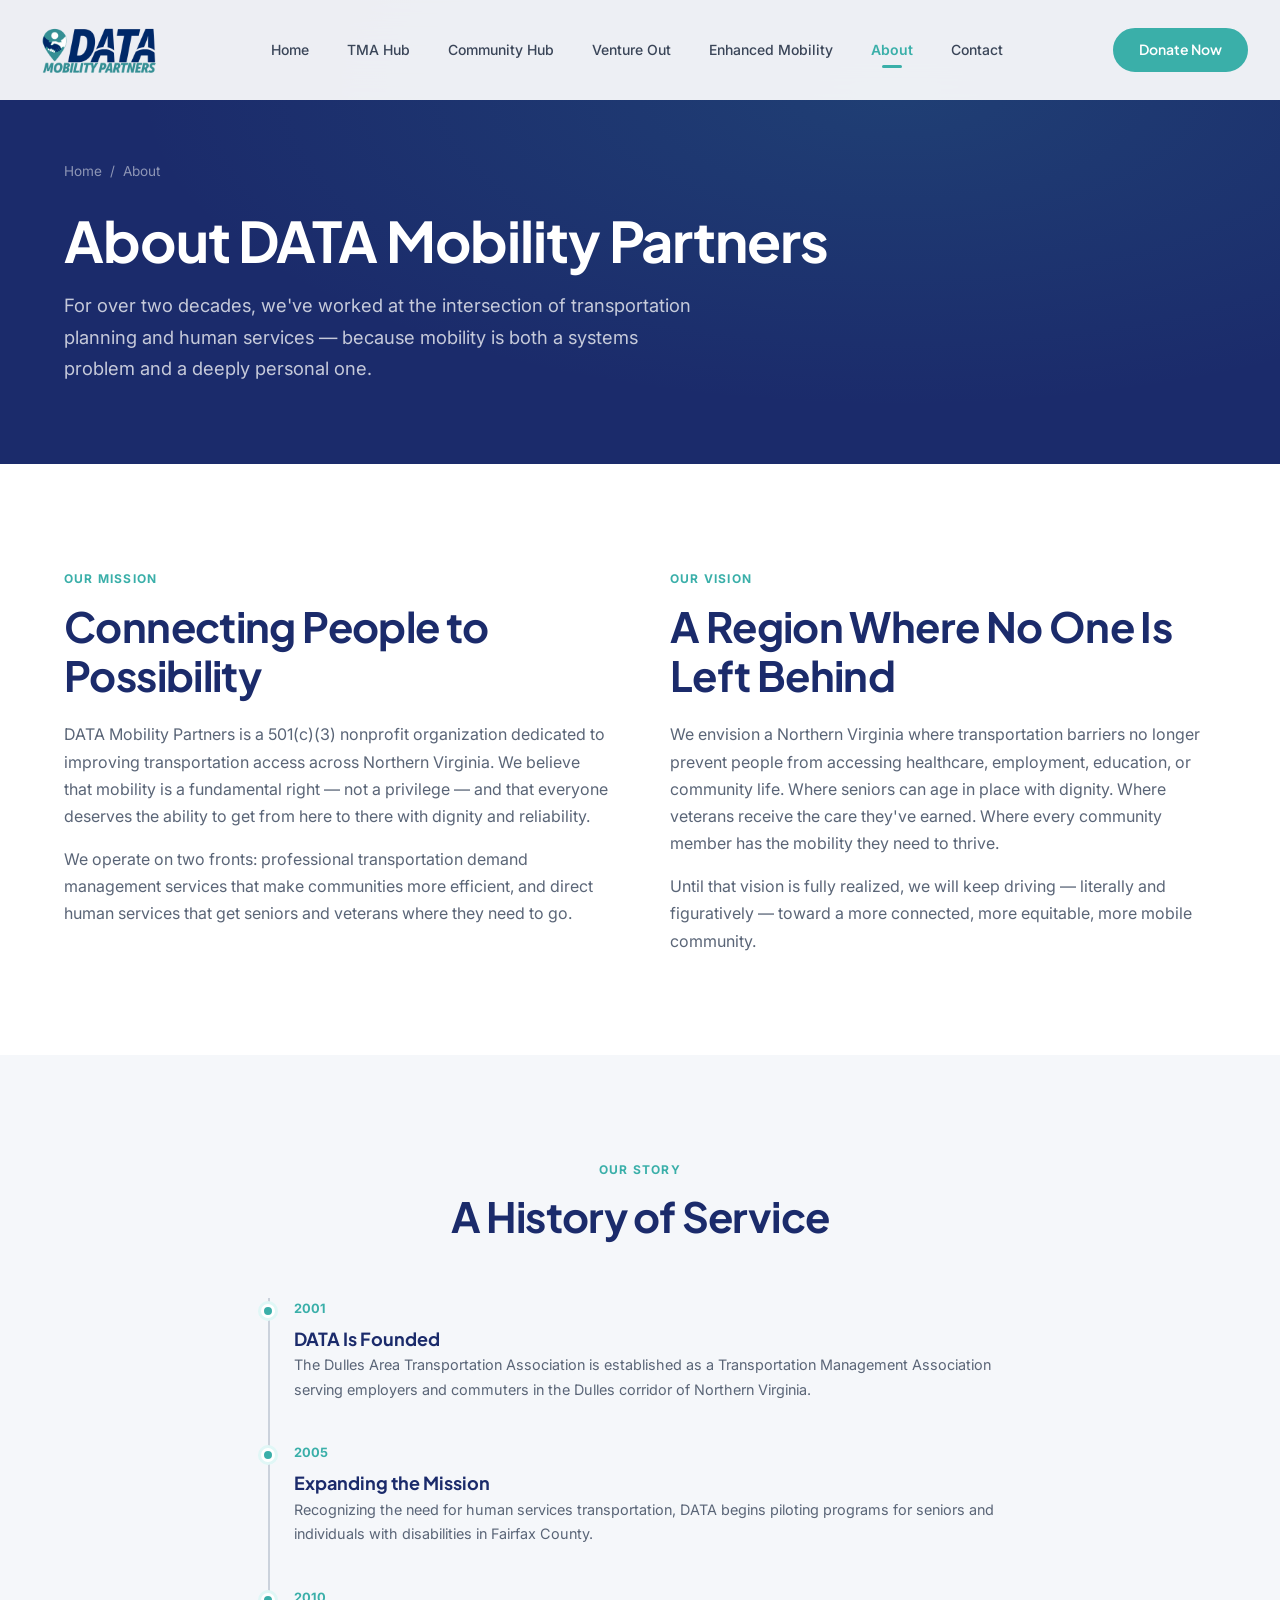
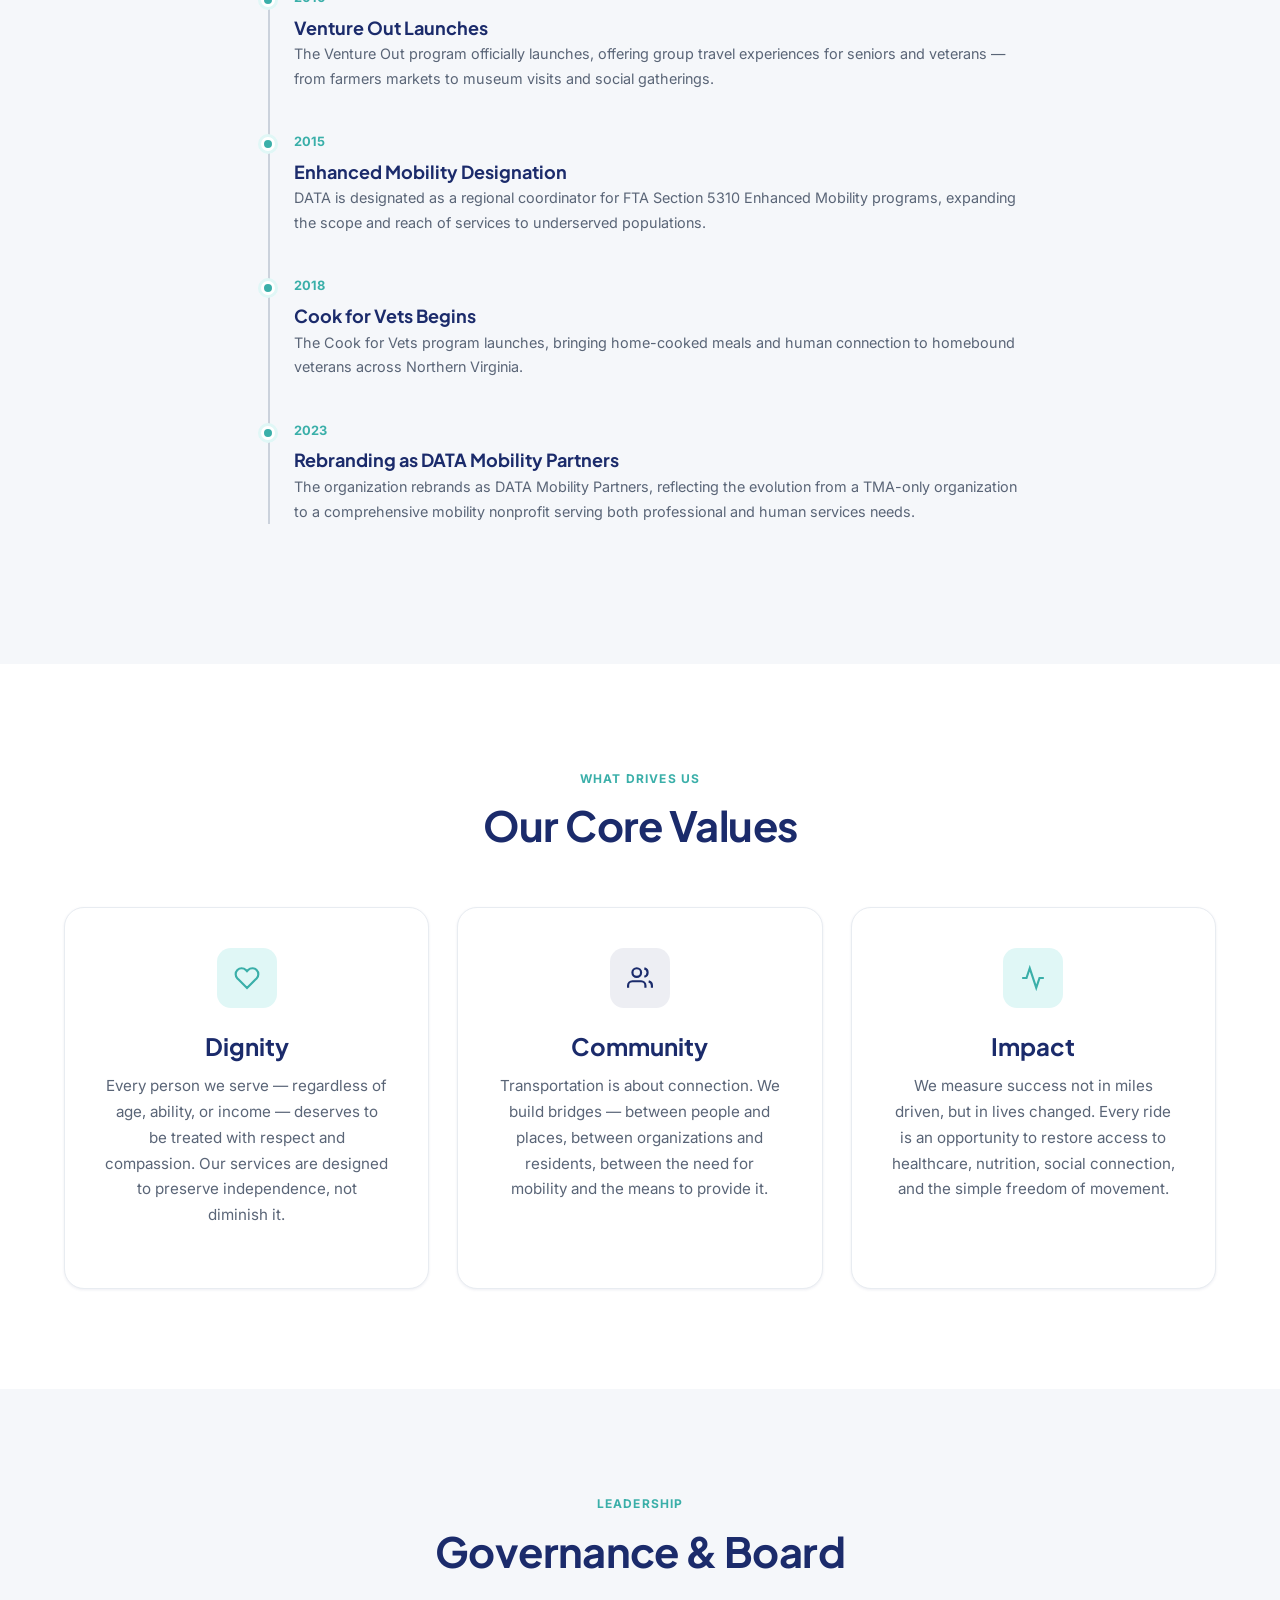
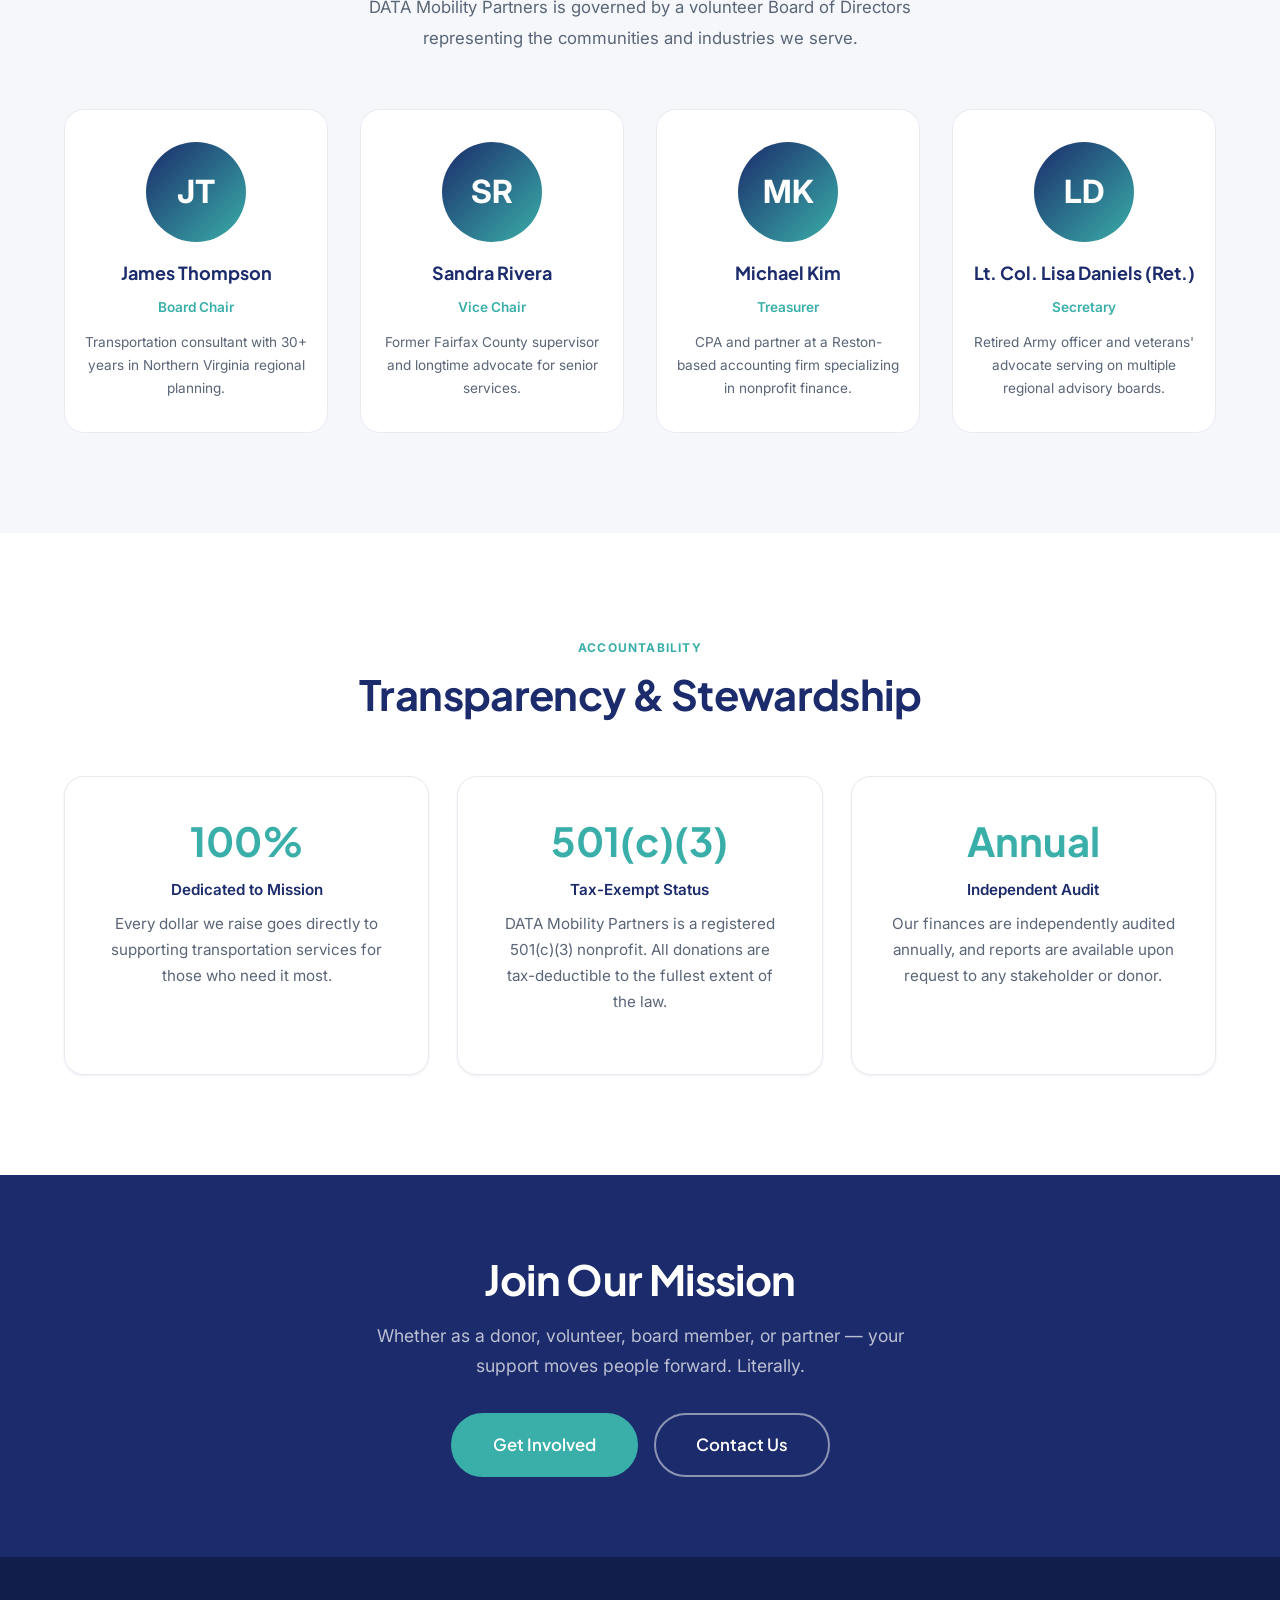
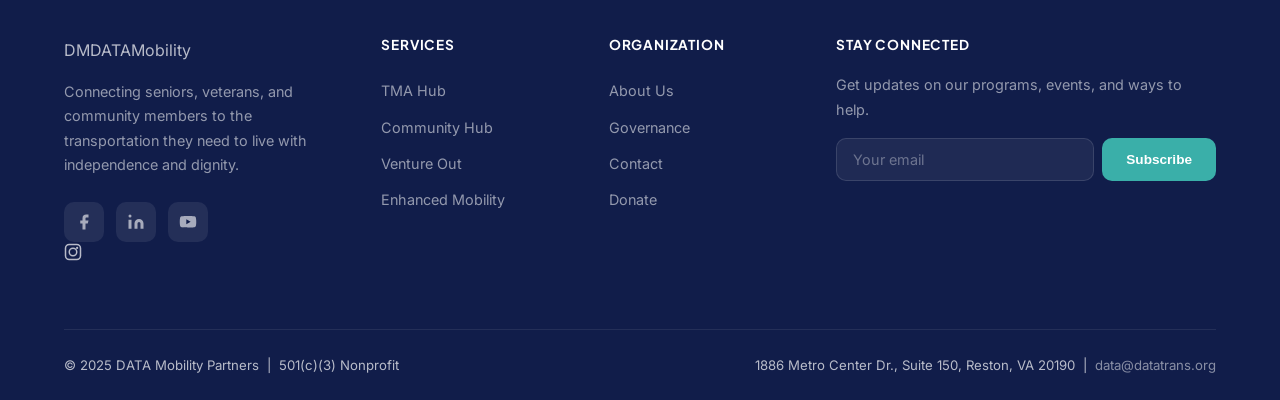
==== commit 8a79ebba: "Add Instagram icon to social links across all pages Co-Authored-By: Claude Opus 4.6 <noreply@anthrop" ====
--- a/about.html
+++ b/about.html
@@ -247,6 +247,9 @@
             <a href="#" aria-label="LinkedIn"><svg width="18" height="18" fill="currentColor" viewBox="0 0 24 24"><path d="M16 8a6 6 0 0 1 6 6v7h-4v-7a2 2 0 0 0-4 0v7h-4v-7a6 6 0 0 1 6-6z"/><rect x="2" y="9" width="4" height="12"/><circle cx="4" cy="4" r="2"/></svg></a>
             <a href="#" aria-label="YouTube"><svg width="18" height="18" fill="currentColor" viewBox="0 0 24 24"><path d="M22.54 6.42a2.78 2.78 0 0 0-1.94-2C18.88 4 12 4 12 4s-6.88 0-8.6.46a2.78 2.78 0 0 0-1.94 2A29 29 0 0 0 1 11.75a29 29 0 0 0 .46 5.33A2.78 2.78 0 0 0 3.4 19.1c1.72.46 8.6.46 8.6.46s6.88 0 8.6-.46a2.78 2.78 0 0 0 1.94-2 29 29 0 0 0 .46-5.25 29 29 0 0 0-.46-5.33z"/><polygon points="9.75 15.02 15.5 11.75 9.75 8.48 9.75 15.02" fill="#111D4A"/></svg></a>
           </div>
+            <a href="#" aria-label="Instagram">
+              <svg width="18" height="18" fill="currentColor" viewBox="0 0 24 24"><rect x="2" y="2" width="20" height="20" rx="5" ry="5" fill="none" stroke="currentColor" stroke-width="2"/><circle cx="12" cy="12" r="5" fill="none" stroke="currentColor" stroke-width="2"/><circle cx="17.5" cy="6.5" r="1.5"/></svg>
+            </a>
         </div>
         <div class="footer-col">
           <h4>Services</h4>
--- a/styles.css
+++ b/styles.css
@@ -136,7 +136,7 @@
   background: rgba(255,255,255,.92);
   backdrop-filter: blur(20px);
   -webkit-backdrop-filter: blur(20px);
-  border-bottom: 1px solid rgba(27,43,107,.06);
+  border-bottom: none;
   transition: var(--transition);
 }
 
@@ -146,7 +146,7 @@
 
 .nav-inner {
   display: flex; align-items: center; justify-content: space-between;
-  height: 76px; max-width: 1320px; margin: 0 auto; padding: 0 32px;
+  height: 100px; max-width: 1320px; margin: 0 auto; padding: 0 32px;
 }
 
 .nav-logo {
@@ -204,7 +204,7 @@
 /* Mobile menu */
 .mobile-menu {
   display: none; position: fixed;
-  top: 76px; left: 0; right: 0; bottom: 0;
+  top: 100px; left: 0; right: 0; bottom: 0;
   background: var(--white); z-index: 999;
   padding: 24px; overflow-y: auto;
 }
@@ -686,7 +686,7 @@
 }
 
 .footer-brand .nav-logo img {
-  height: 70px; width: auto; vertical-align: middle;
+  height: 90px; width: auto; vertical-align: middle;
   background: transparent; border: none; padding: 0;
   filter: brightness(0) invert(1);
 }
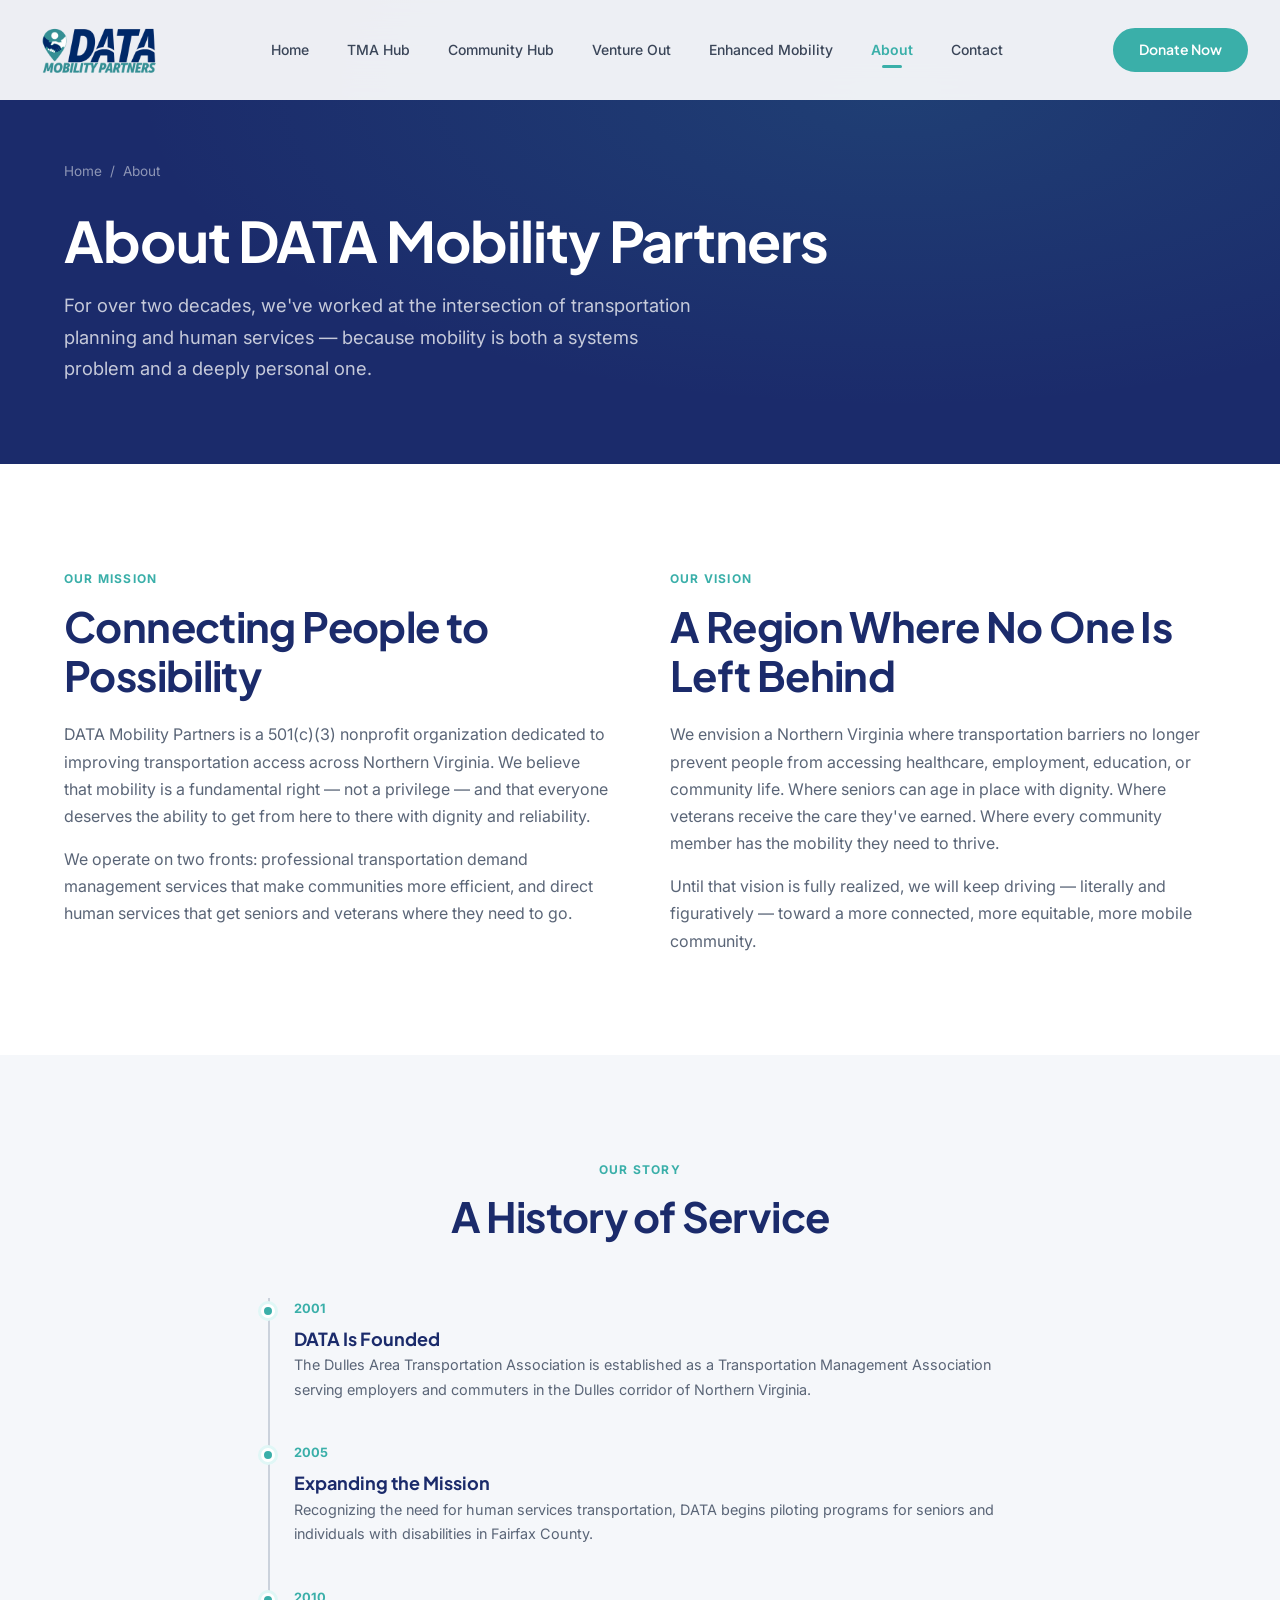
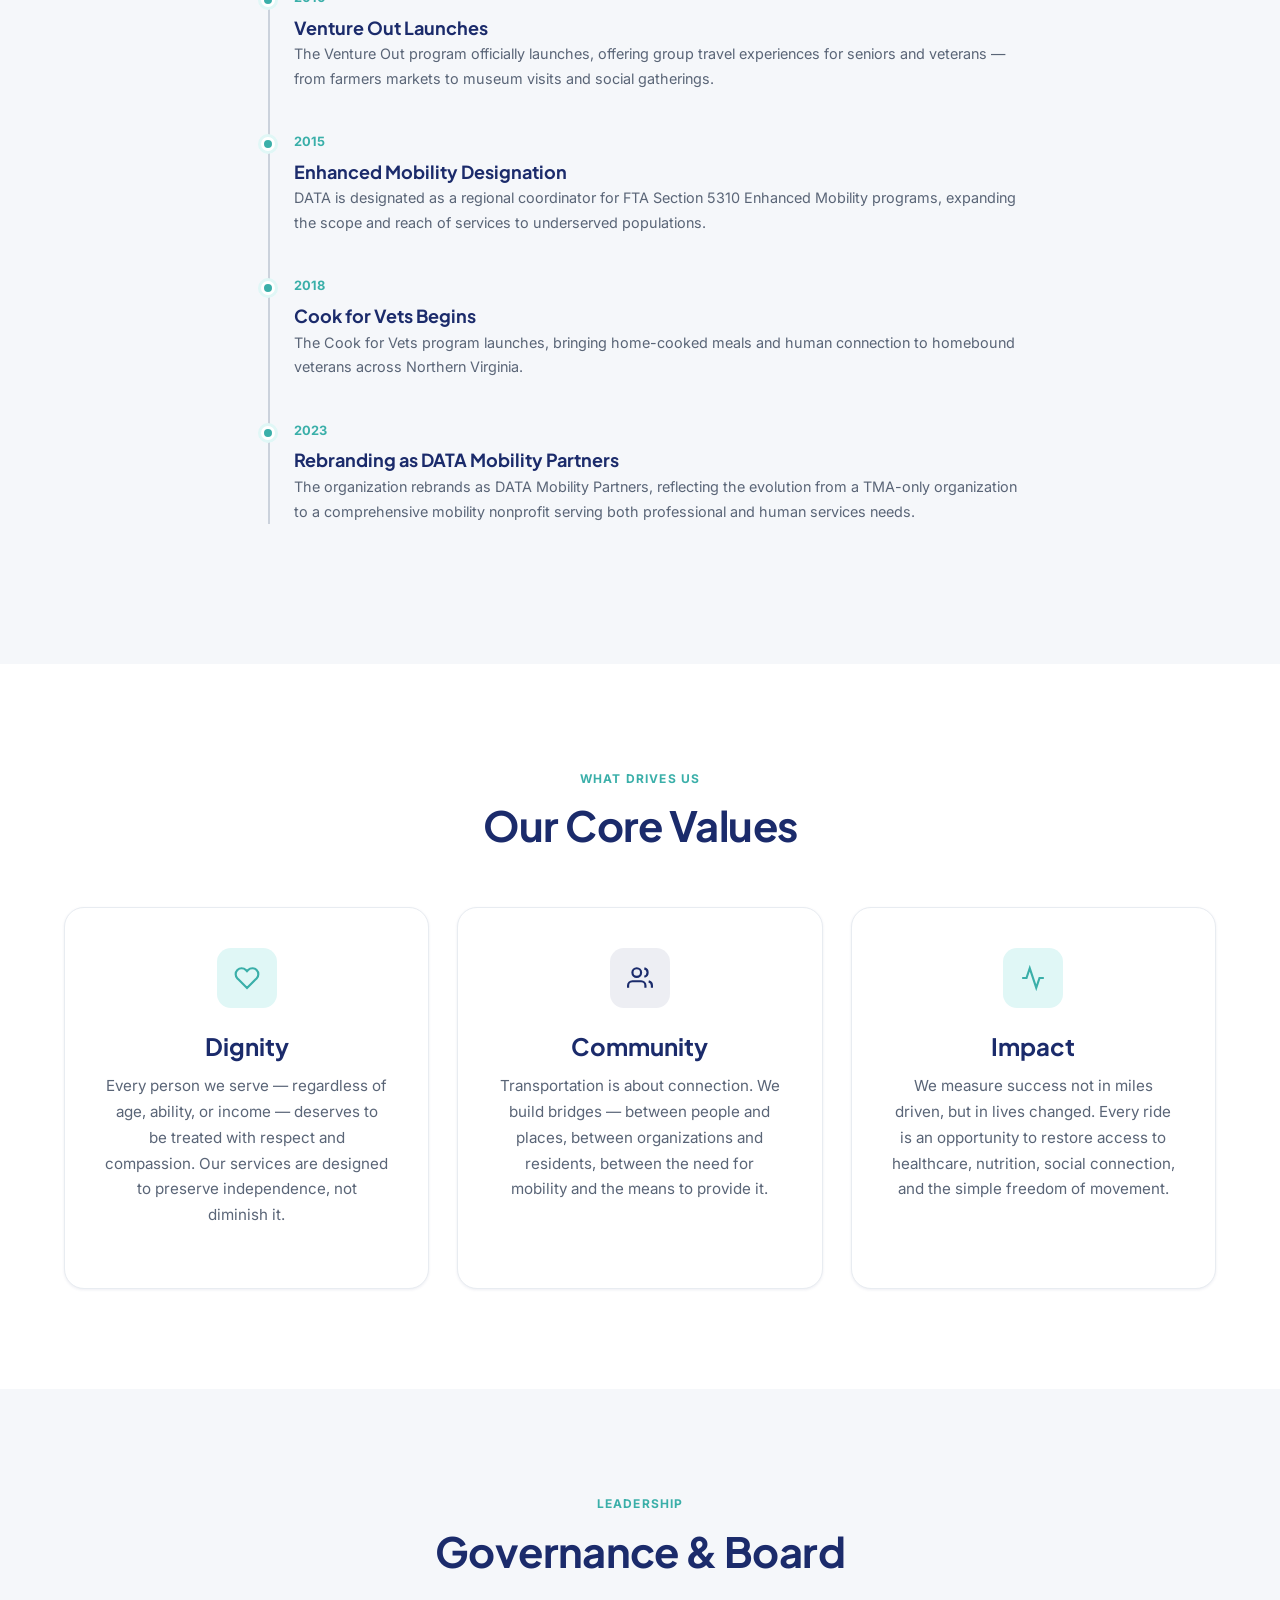
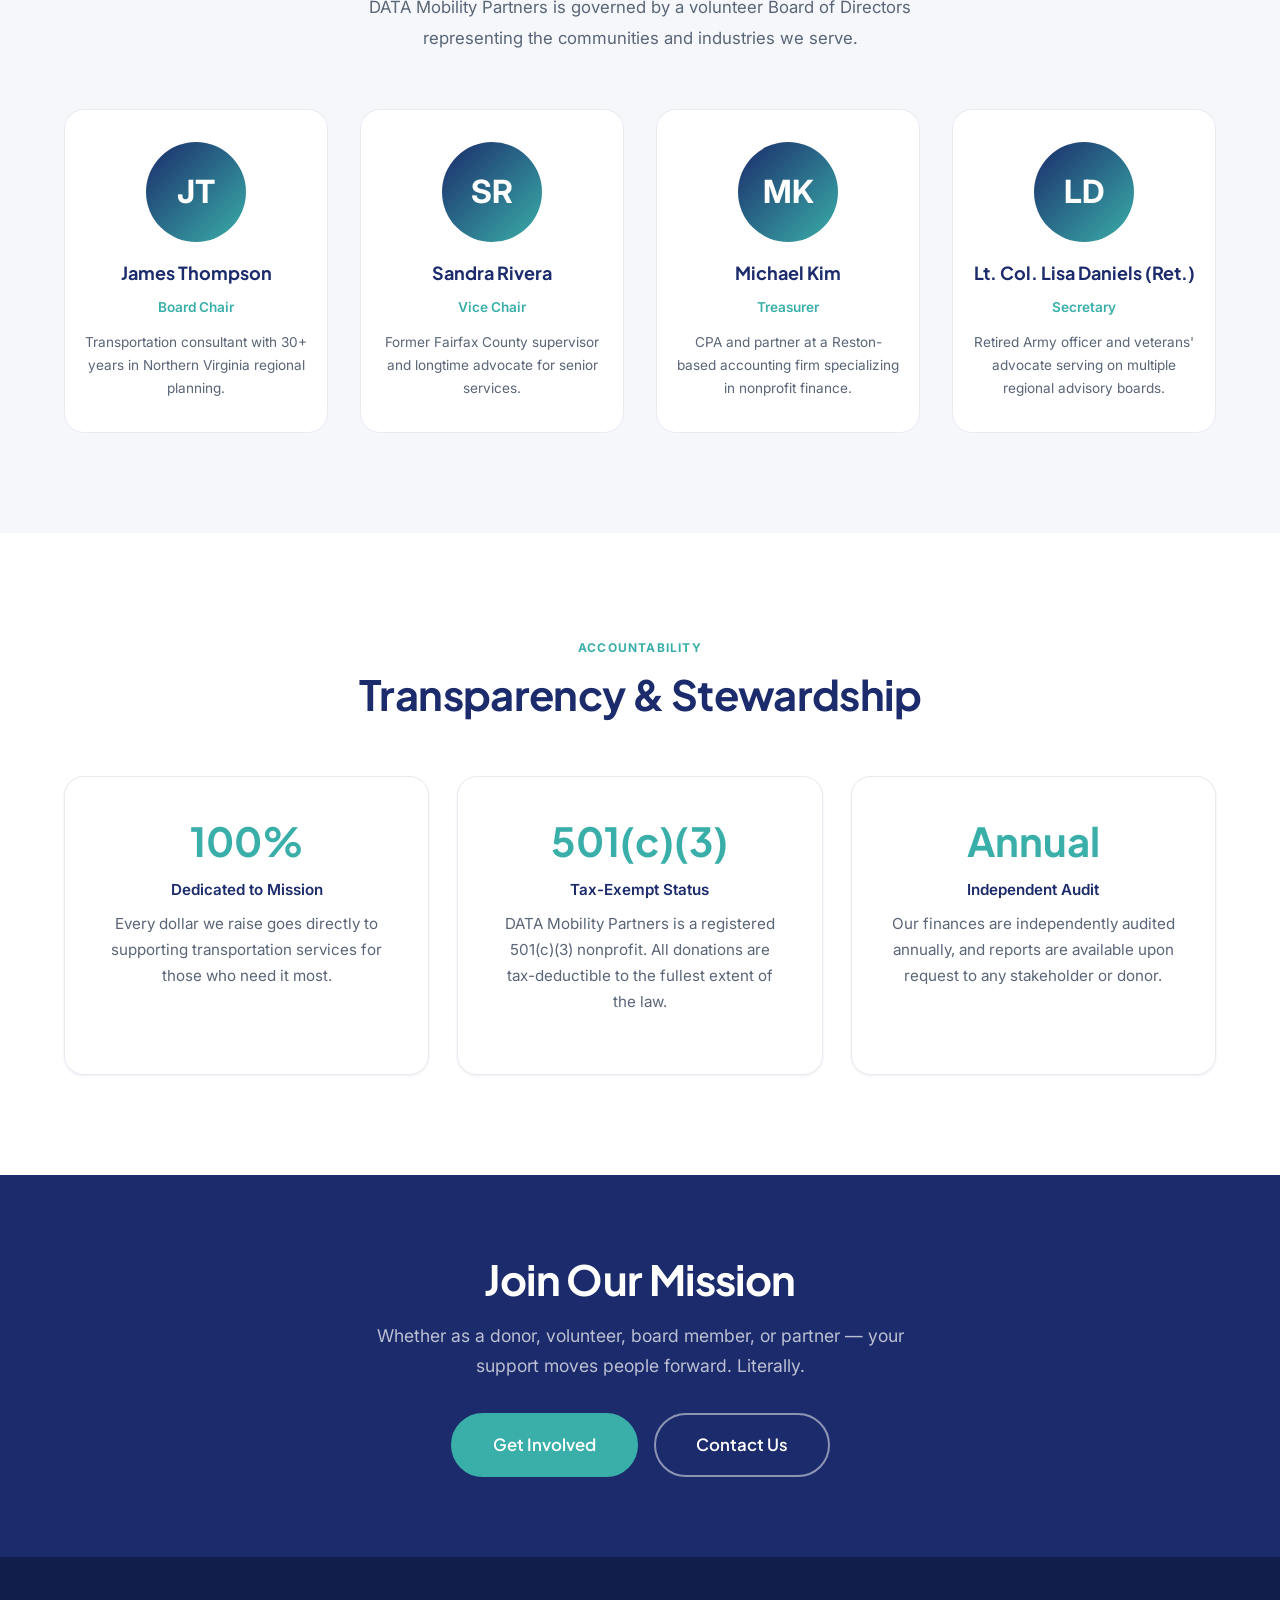
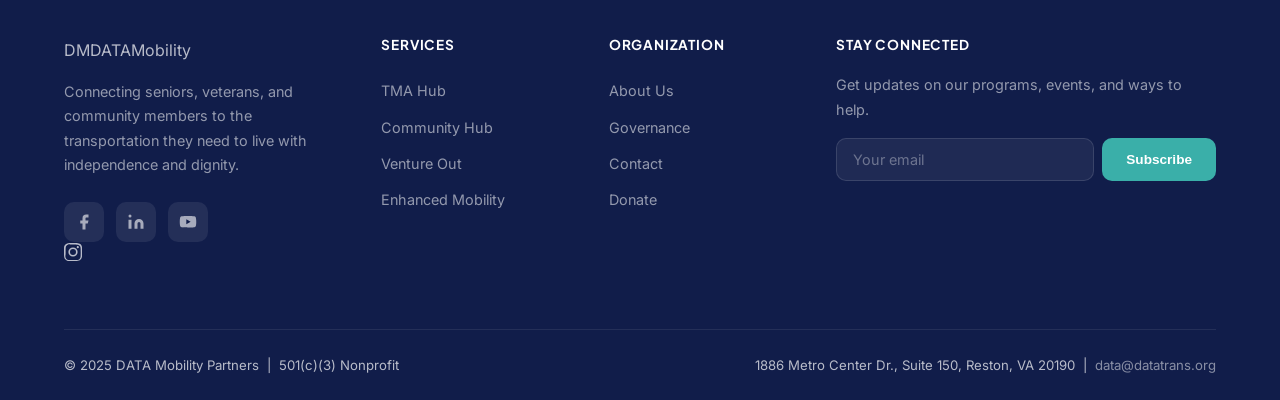
==== commit 7b8f1139: "Fix Instagram icon to use filled style matching other social icons Co-Authored-By: Claude Opus 4.6 <" ====
--- a/about.html
+++ b/about.html
@@ -248,7 +248,7 @@
             <a href="#" aria-label="YouTube"><svg width="18" height="18" fill="currentColor" viewBox="0 0 24 24"><path d="M22.54 6.42a2.78 2.78 0 0 0-1.94-2C18.88 4 12 4 12 4s-6.88 0-8.6.46a2.78 2.78 0 0 0-1.94 2A29 29 0 0 0 1 11.75a29 29 0 0 0 .46 5.33A2.78 2.78 0 0 0 3.4 19.1c1.72.46 8.6.46 8.6.46s6.88 0 8.6-.46a2.78 2.78 0 0 0 1.94-2 29 29 0 0 0 .46-5.25 29 29 0 0 0-.46-5.33z"/><polygon points="9.75 15.02 15.5 11.75 9.75 8.48 9.75 15.02" fill="#111D4A"/></svg></a>
           </div>
             <a href="#" aria-label="Instagram">
-              <svg width="18" height="18" fill="currentColor" viewBox="0 0 24 24"><rect x="2" y="2" width="20" height="20" rx="5" ry="5" fill="none" stroke="currentColor" stroke-width="2"/><circle cx="12" cy="12" r="5" fill="none" stroke="currentColor" stroke-width="2"/><circle cx="17.5" cy="6.5" r="1.5"/></svg>
+              <svg width="18" height="18" fill="currentColor" viewBox="0 0 24 24"><path d="M12 2.163c3.204 0 3.584.012 4.85.07 1.17.054 1.97.24 2.43.403a4.088 4.088 0 0 1 1.518.988 4.088 4.088 0 0 1 .988 1.518c.164.46.35 1.26.403 2.43.058 1.266.07 1.646.07 4.85s-.012 3.584-.07 4.85c-.054 1.17-.24 1.97-.403 2.43a4.088 4.088 0 0 1-.988 1.518 4.088 4.088 0 0 1-1.518.988c-.46.164-1.26.35-2.43.403-1.266.058-1.646.07-4.85.07s-3.584-.012-4.85-.07c-1.17-.054-1.97-.24-2.43-.403a4.088 4.088 0 0 1-1.518-.988 4.088 4.088 0 0 1-.988-1.518c-.164-.46-.35-1.26-.403-2.43C2.175 15.584 2.163 15.204 2.163 12s.012-3.584.07-4.85c.054-1.17.24-1.97.403-2.43a4.088 4.088 0 0 1 .988-1.518 4.088 4.088 0 0 1 1.518-.988c.46-.164 1.26-.35 2.43-.403C8.416 2.175 8.796 2.163 12 2.163M12 0C8.741 0 8.333.014 7.053.072 5.775.13 4.902.333 4.14.63a6.21 6.21 0 0 0-2.244 1.46A6.21 6.21 0 0 0 .436 4.14C.139 4.902-.064 5.775.007 7.053.014 8.333 0 8.741 0 12s.014 3.667.072 4.947c.058 1.278.261 2.15.558 2.913a6.21 6.21 0 0 0 1.46 2.244 6.21 6.21 0 0 0 2.244 1.46c.762.297 1.636.5 2.913.558C8.333 23.986 8.741 24 12 24s3.667-.014 4.947-.072c1.278-.058 2.15-.261 2.913-.558a6.21 6.21 0 0 0 2.244-1.46 6.21 6.21 0 0 0 1.46-2.244c.297-.762.5-1.636.558-2.913.058-1.28.072-1.688.072-4.947s-.014-3.667-.072-4.947c-.058-1.278-.261-2.15-.558-2.913a6.21 6.21 0 0 0-1.46-2.244A6.21 6.21 0 0 0 19.86.63C19.098.333 18.225.13 16.947.072 15.667.014 15.259 0 12 0zm0 5.838a6.162 6.162 0 1 0 0 12.324 6.162 6.162 0 0 0 0-12.324zM12 16a4 4 0 1 1 0-8 4 4 0 0 1 0 8zm6.406-11.845a1.44 1.44 0 1 0 0 2.881 1.44 1.44 0 0 0 0-2.881z"/></svg>
             </a>
         </div>
         <div class="footer-col">
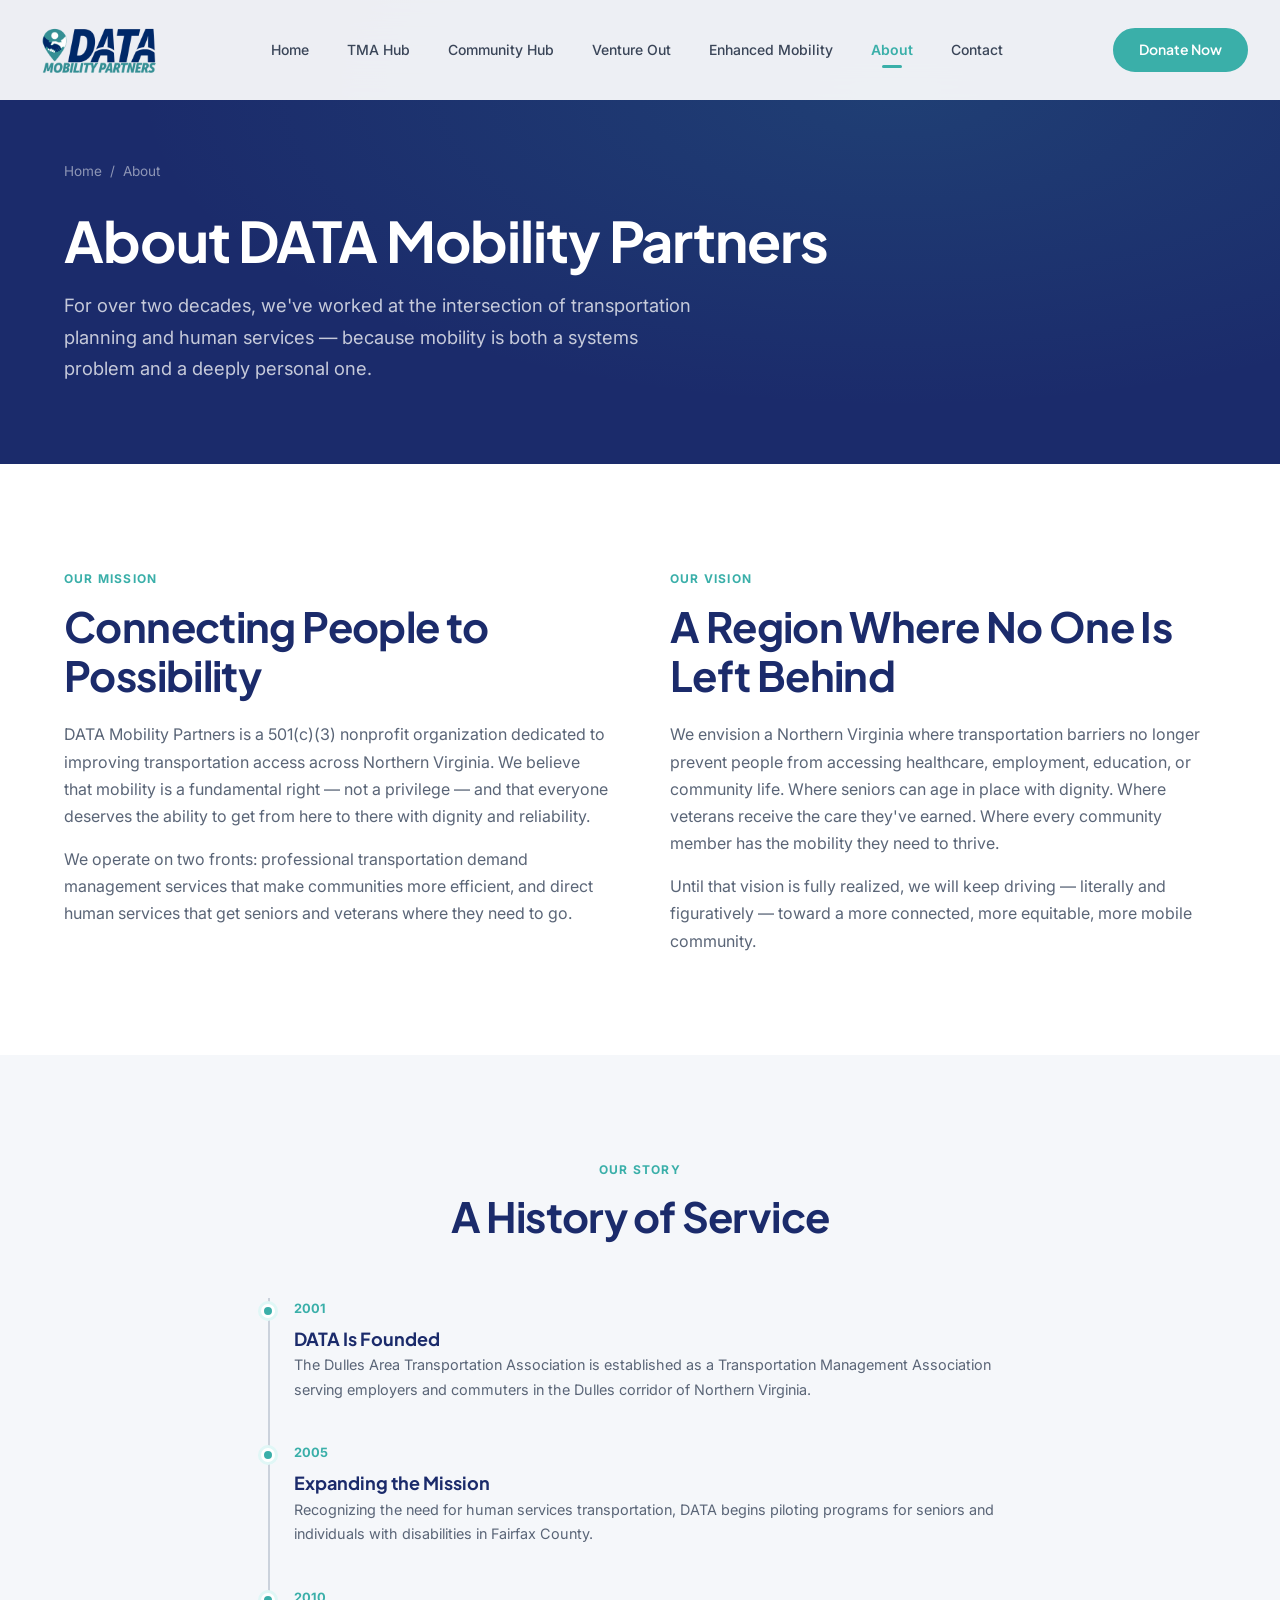
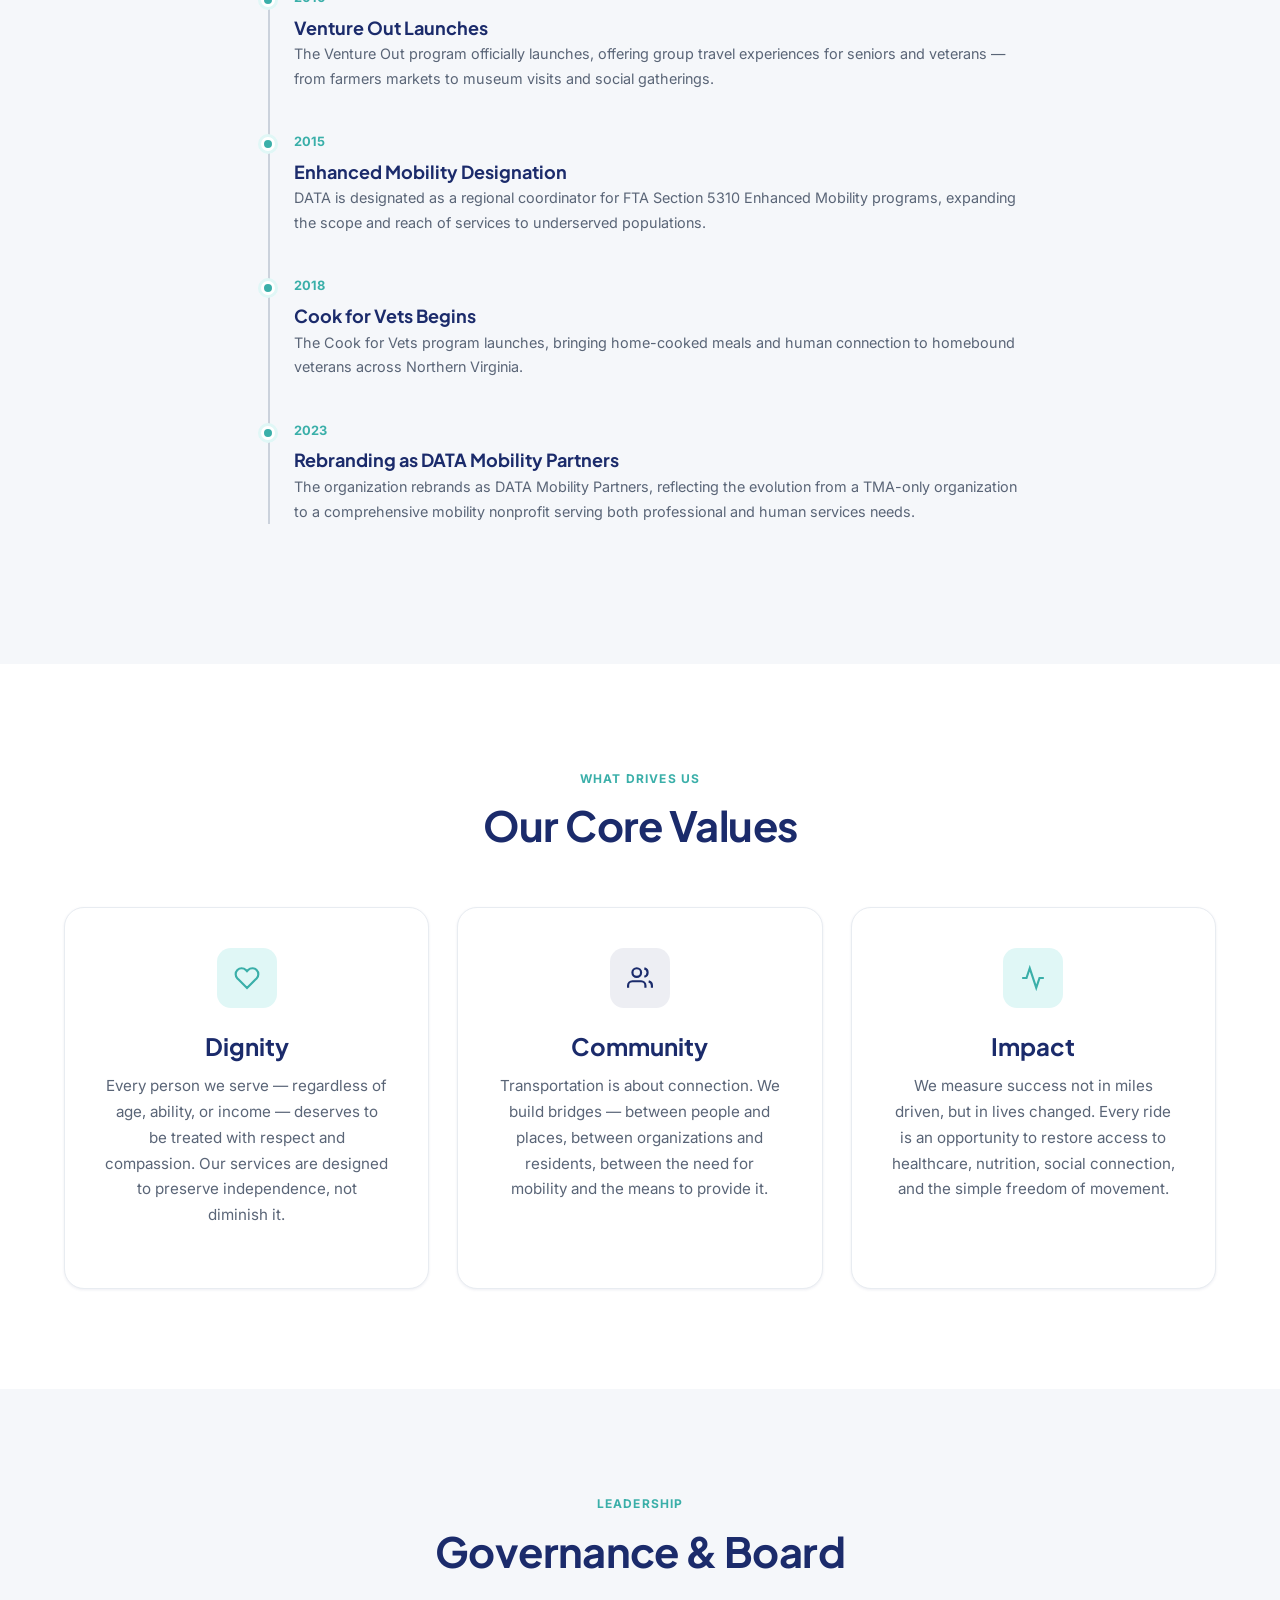
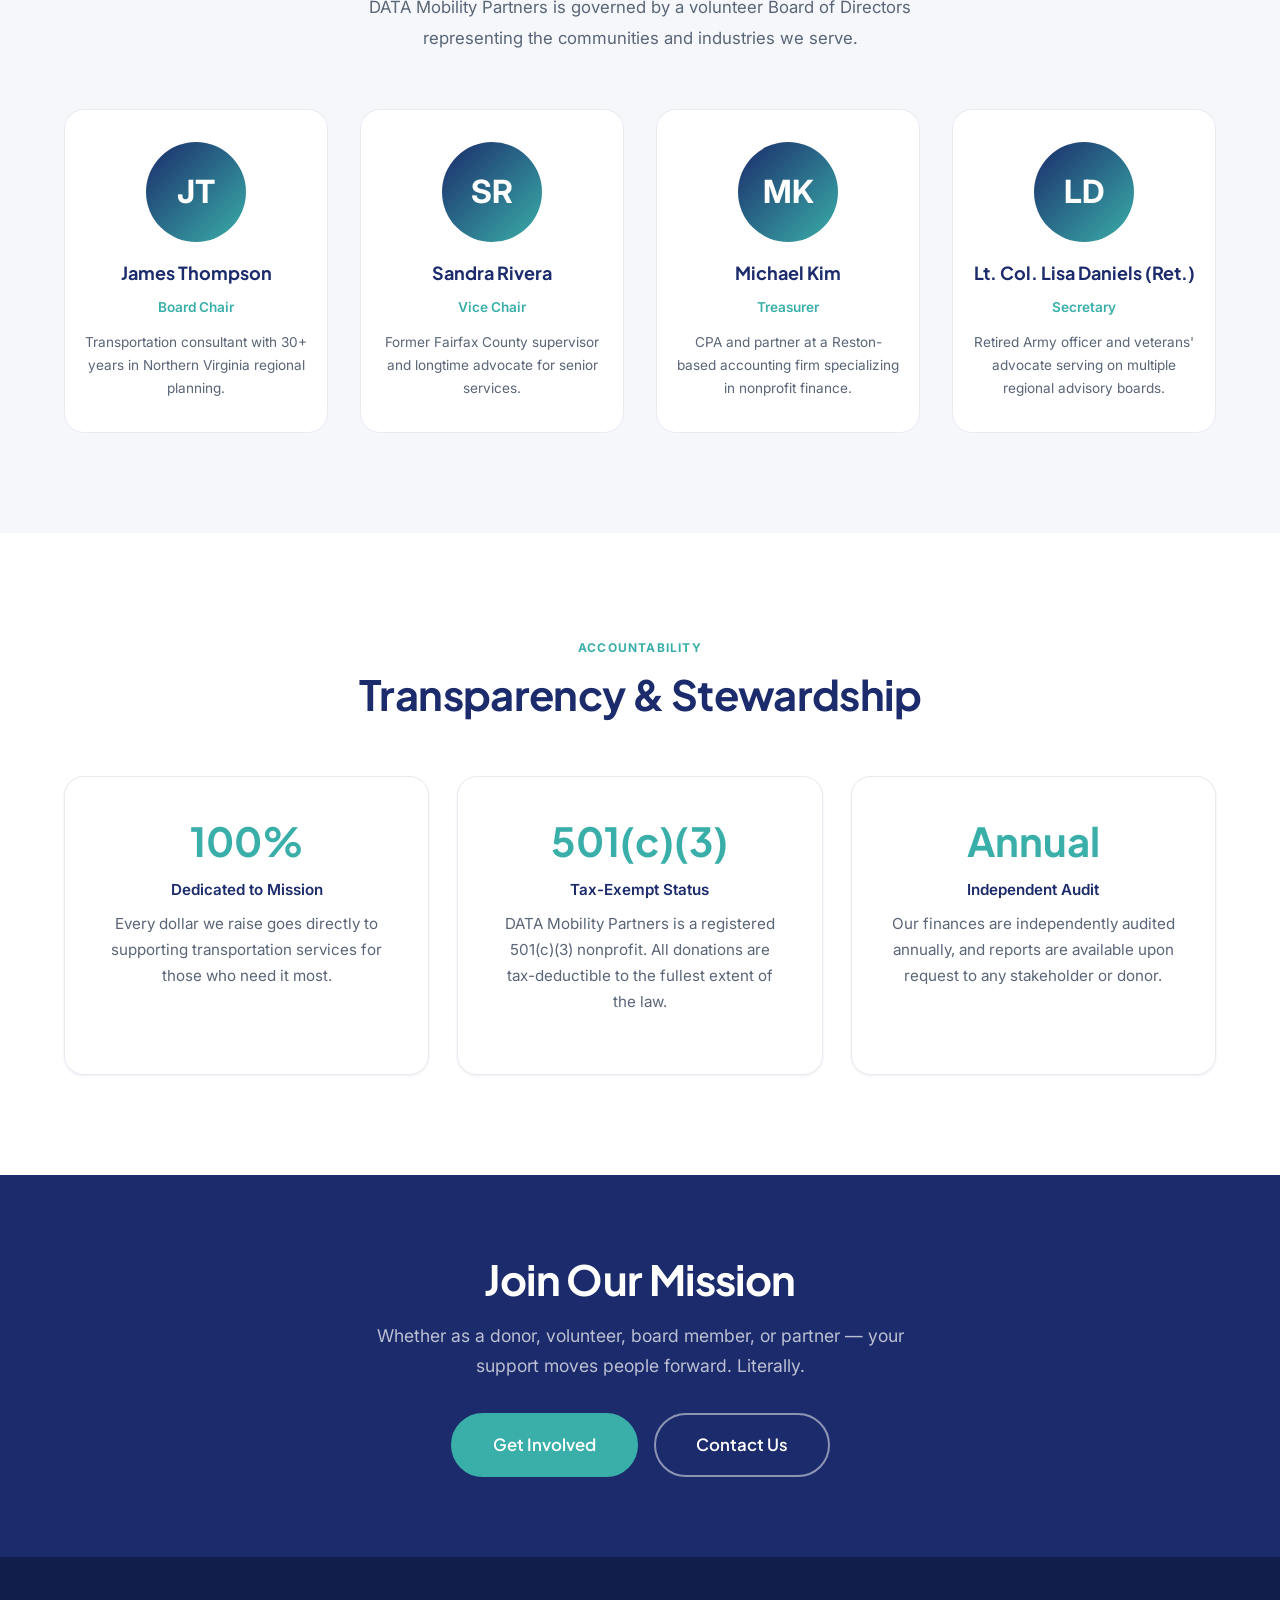
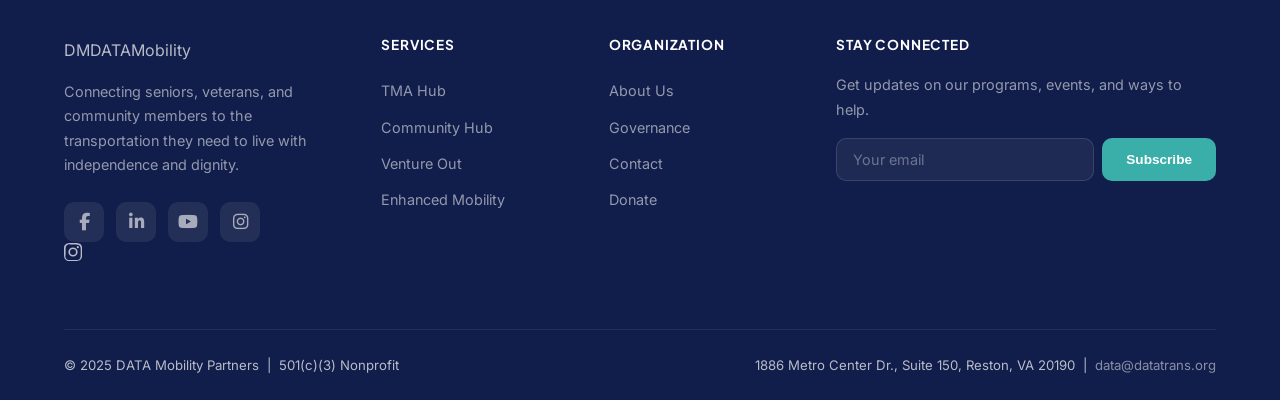
==== commit e694c46d: "Replace SVG social icons with Font Awesome for consistent styling All 4 icons (Facebook, LinkedIn, Y" ====
--- a/about.html
+++ b/about.html
@@ -8,6 +8,7 @@
   <link rel="preconnect" href="https://fonts.googleapis.com">
   <link rel="preconnect" href="https://fonts.gstatic.com" crossorigin>
   <link href="https://fonts.googleapis.com/css2?family=Inter:wght@400;500;600&family=Plus+Jakarta+Sans:wght@600;700;800&display=swap" rel="stylesheet">
+  <link rel="stylesheet" href="https://cdnjs.cloudflare.com/ajax/libs/font-awesome/6.5.1/css/all.min.css">
   <link rel="stylesheet" href="styles.css">
 </head>
 <body>
@@ -243,9 +244,10 @@
           </a>
           <p>Connecting seniors, veterans, and community members to the transportation they need to live with independence and dignity.</p>
           <div class="social-links">
-            <a href="#" aria-label="Facebook"><svg width="18" height="18" fill="currentColor" viewBox="0 0 24 24"><path d="M18 2h-3a5 5 0 0 0-5 5v3H7v4h3v8h4v-8h3l1-4h-4V7a1 1 0 0 1 1-1h3z"/></svg></a>
-            <a href="#" aria-label="LinkedIn"><svg width="18" height="18" fill="currentColor" viewBox="0 0 24 24"><path d="M16 8a6 6 0 0 1 6 6v7h-4v-7a2 2 0 0 0-4 0v7h-4v-7a6 6 0 0 1 6-6z"/><rect x="2" y="9" width="4" height="12"/><circle cx="4" cy="4" r="2"/></svg></a>
-            <a href="#" aria-label="YouTube"><svg width="18" height="18" fill="currentColor" viewBox="0 0 24 24"><path d="M22.54 6.42a2.78 2.78 0 0 0-1.94-2C18.88 4 12 4 12 4s-6.88 0-8.6.46a2.78 2.78 0 0 0-1.94 2A29 29 0 0 0 1 11.75a29 29 0 0 0 .46 5.33A2.78 2.78 0 0 0 3.4 19.1c1.72.46 8.6.46 8.6.46s6.88 0 8.6-.46a2.78 2.78 0 0 0 1.94-2 29 29 0 0 0 .46-5.25 29 29 0 0 0-.46-5.33z"/><polygon points="9.75 15.02 15.5 11.75 9.75 8.48 9.75 15.02" fill="#111D4A"/></svg></a>
+            <a href="#" aria-label="Facebook"><i class="fab fa-facebook-f"></i></a>
+            <a href="#" aria-label="LinkedIn"><i class="fab fa-linkedin-in"></i></a>
+            <a href="#" aria-label="YouTube"><i class="fab fa-youtube"></i></a>
+            <a href="https://www.instagram.com" aria-label="Instagram"><i class="fab fa-instagram"></i></a>
           </div>
             <a href="#" aria-label="Instagram">
               <svg width="18" height="18" fill="currentColor" viewBox="0 0 24 24"><path d="M12 2.163c3.204 0 3.584.012 4.85.07 1.17.054 1.97.24 2.43.403a4.088 4.088 0 0 1 1.518.988 4.088 4.088 0 0 1 .988 1.518c.164.46.35 1.26.403 2.43.058 1.266.07 1.646.07 4.85s-.012 3.584-.07 4.85c-.054 1.17-.24 1.97-.403 2.43a4.088 4.088 0 0 1-.988 1.518 4.088 4.088 0 0 1-1.518.988c-.46.164-1.26.35-2.43.403-1.266.058-1.646.07-4.85.07s-3.584-.012-4.85-.07c-1.17-.054-1.97-.24-2.43-.403a4.088 4.088 0 0 1-1.518-.988 4.088 4.088 0 0 1-.988-1.518c-.164-.46-.35-1.26-.403-2.43C2.175 15.584 2.163 15.204 2.163 12s.012-3.584.07-4.85c.054-1.17.24-1.97.403-2.43a4.088 4.088 0 0 1 .988-1.518 4.088 4.088 0 0 1 1.518-.988c.46-.164 1.26-.35 2.43-.403C8.416 2.175 8.796 2.163 12 2.163M12 0C8.741 0 8.333.014 7.053.072 5.775.13 4.902.333 4.14.63a6.21 6.21 0 0 0-2.244 1.46A6.21 6.21 0 0 0 .436 4.14C.139 4.902-.064 5.775.007 7.053.014 8.333 0 8.741 0 12s.014 3.667.072 4.947c.058 1.278.261 2.15.558 2.913a6.21 6.21 0 0 0 1.46 2.244 6.21 6.21 0 0 0 2.244 1.46c.762.297 1.636.5 2.913.558C8.333 23.986 8.741 24 12 24s3.667-.014 4.947-.072c1.278-.058 2.15-.261 2.913-.558a6.21 6.21 0 0 0 2.244-1.46 6.21 6.21 0 0 0 1.46-2.244c.297-.762.5-1.636.558-2.913.058-1.28.072-1.688.072-4.947s-.014-3.667-.072-4.947c-.058-1.278-.261-2.15-.558-2.913a6.21 6.21 0 0 0-1.46-2.244A6.21 6.21 0 0 0 19.86.63C19.098.333 18.225.13 16.947.072 15.667.014 15.259 0 12 0zm0 5.838a6.162 6.162 0 1 0 0 12.324 6.162 6.162 0 0 0 0-12.324zM12 16a4 4 0 1 1 0-8 4 4 0 0 1 0 8zm6.406-11.845a1.44 1.44 0 1 0 0 2.881 1.44 1.44 0 0 0 0-2.881z"/></svg>
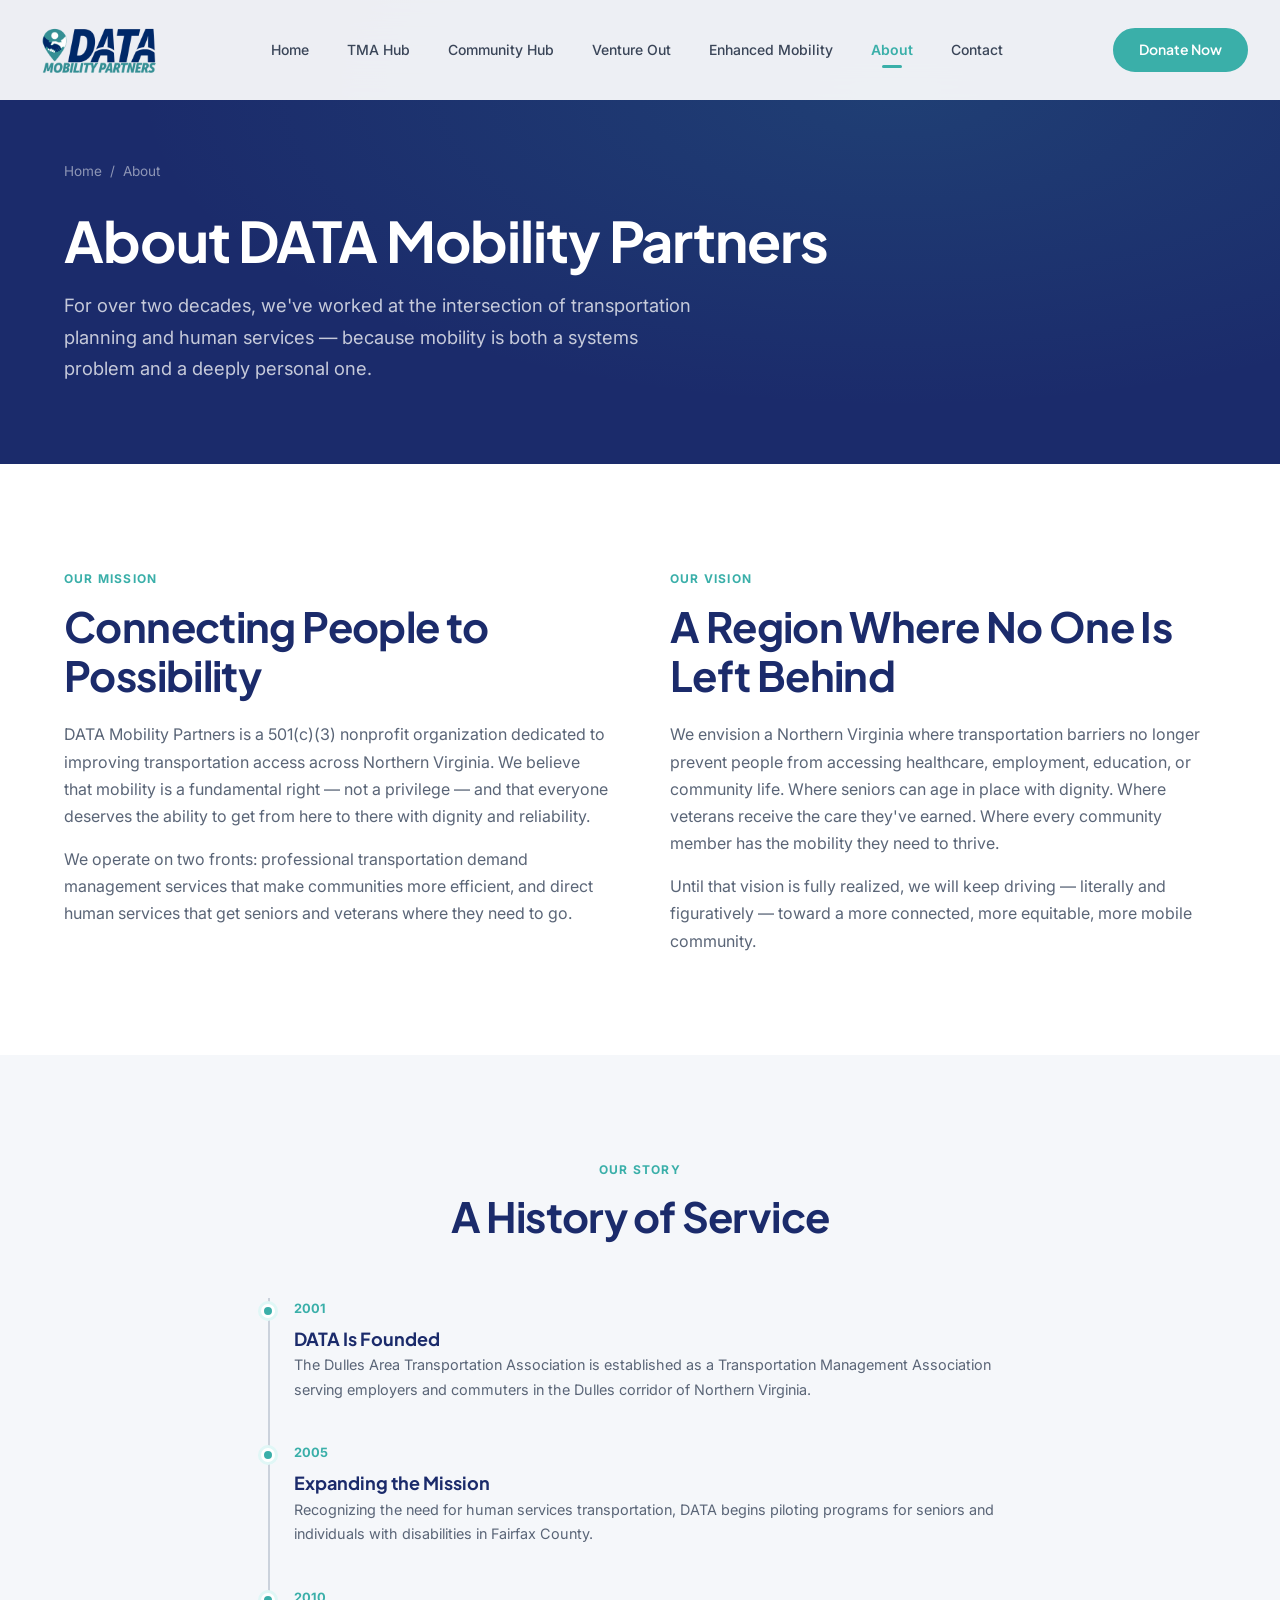
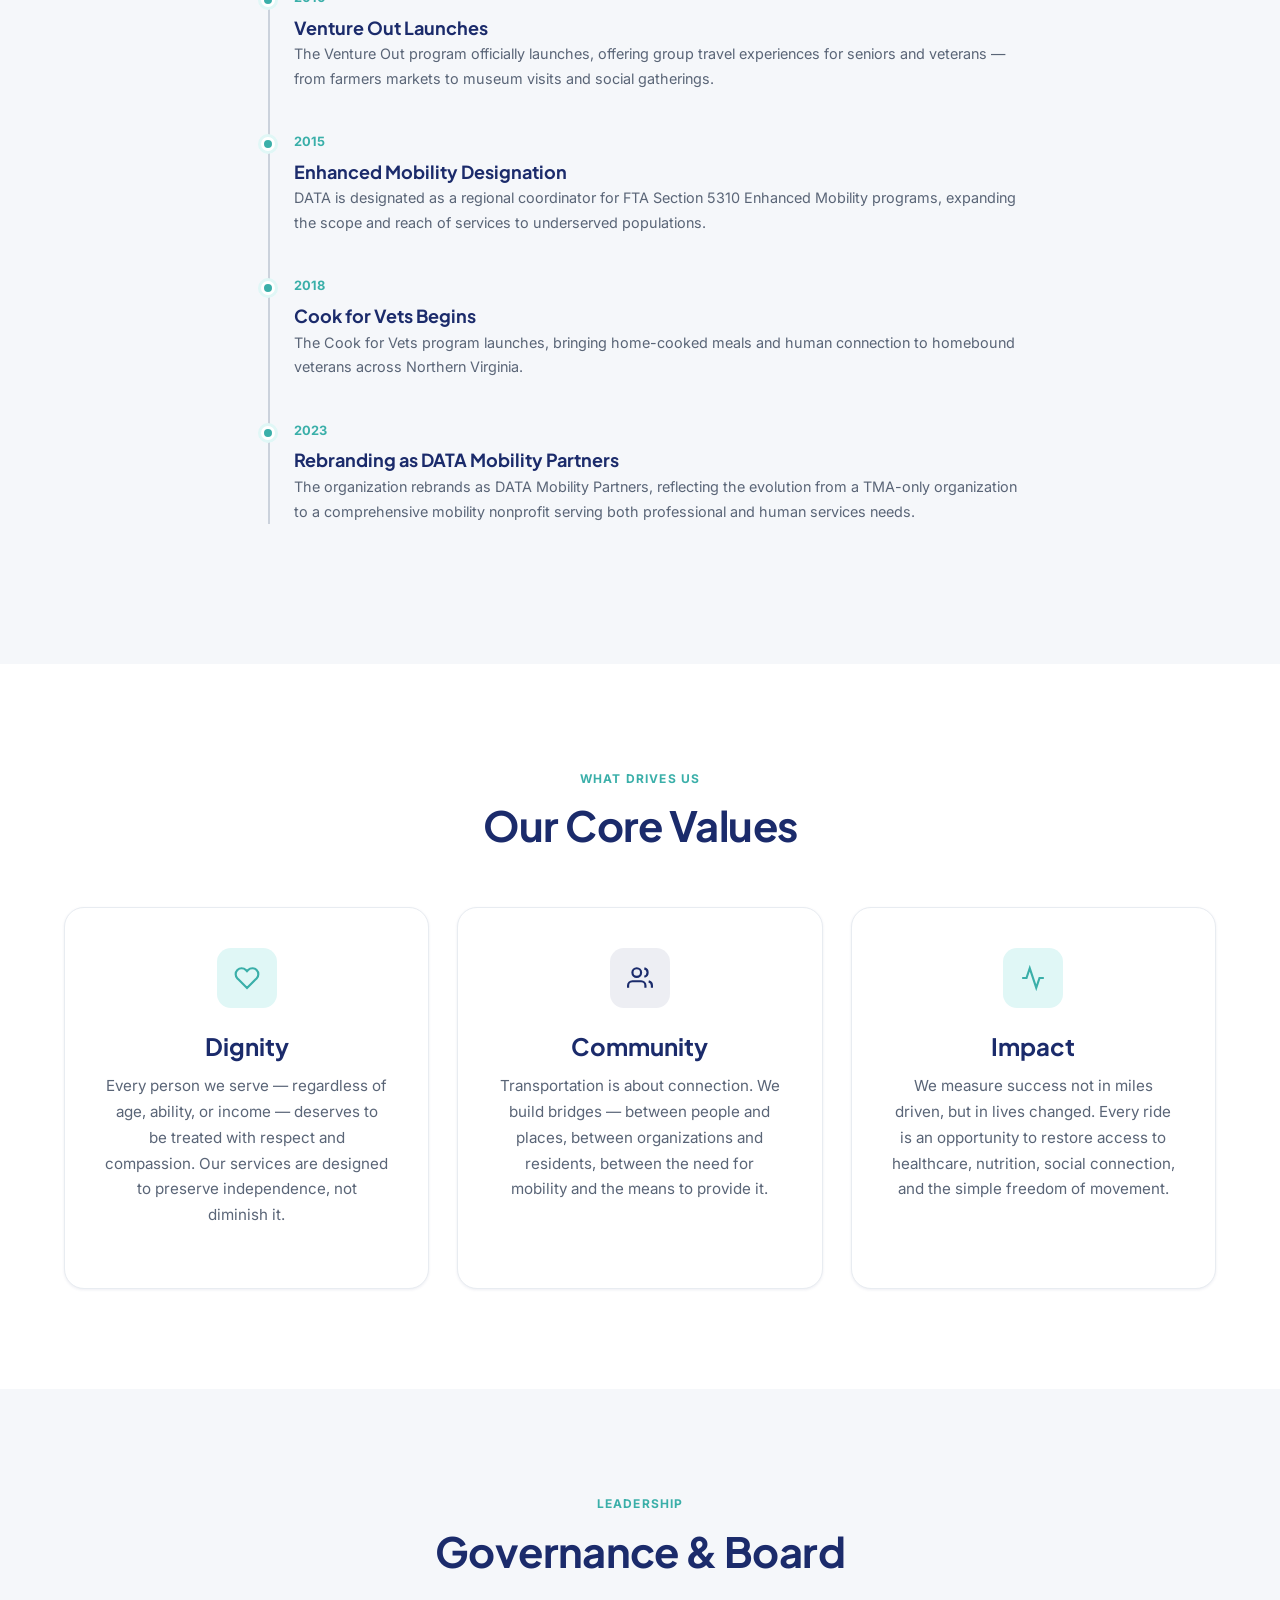
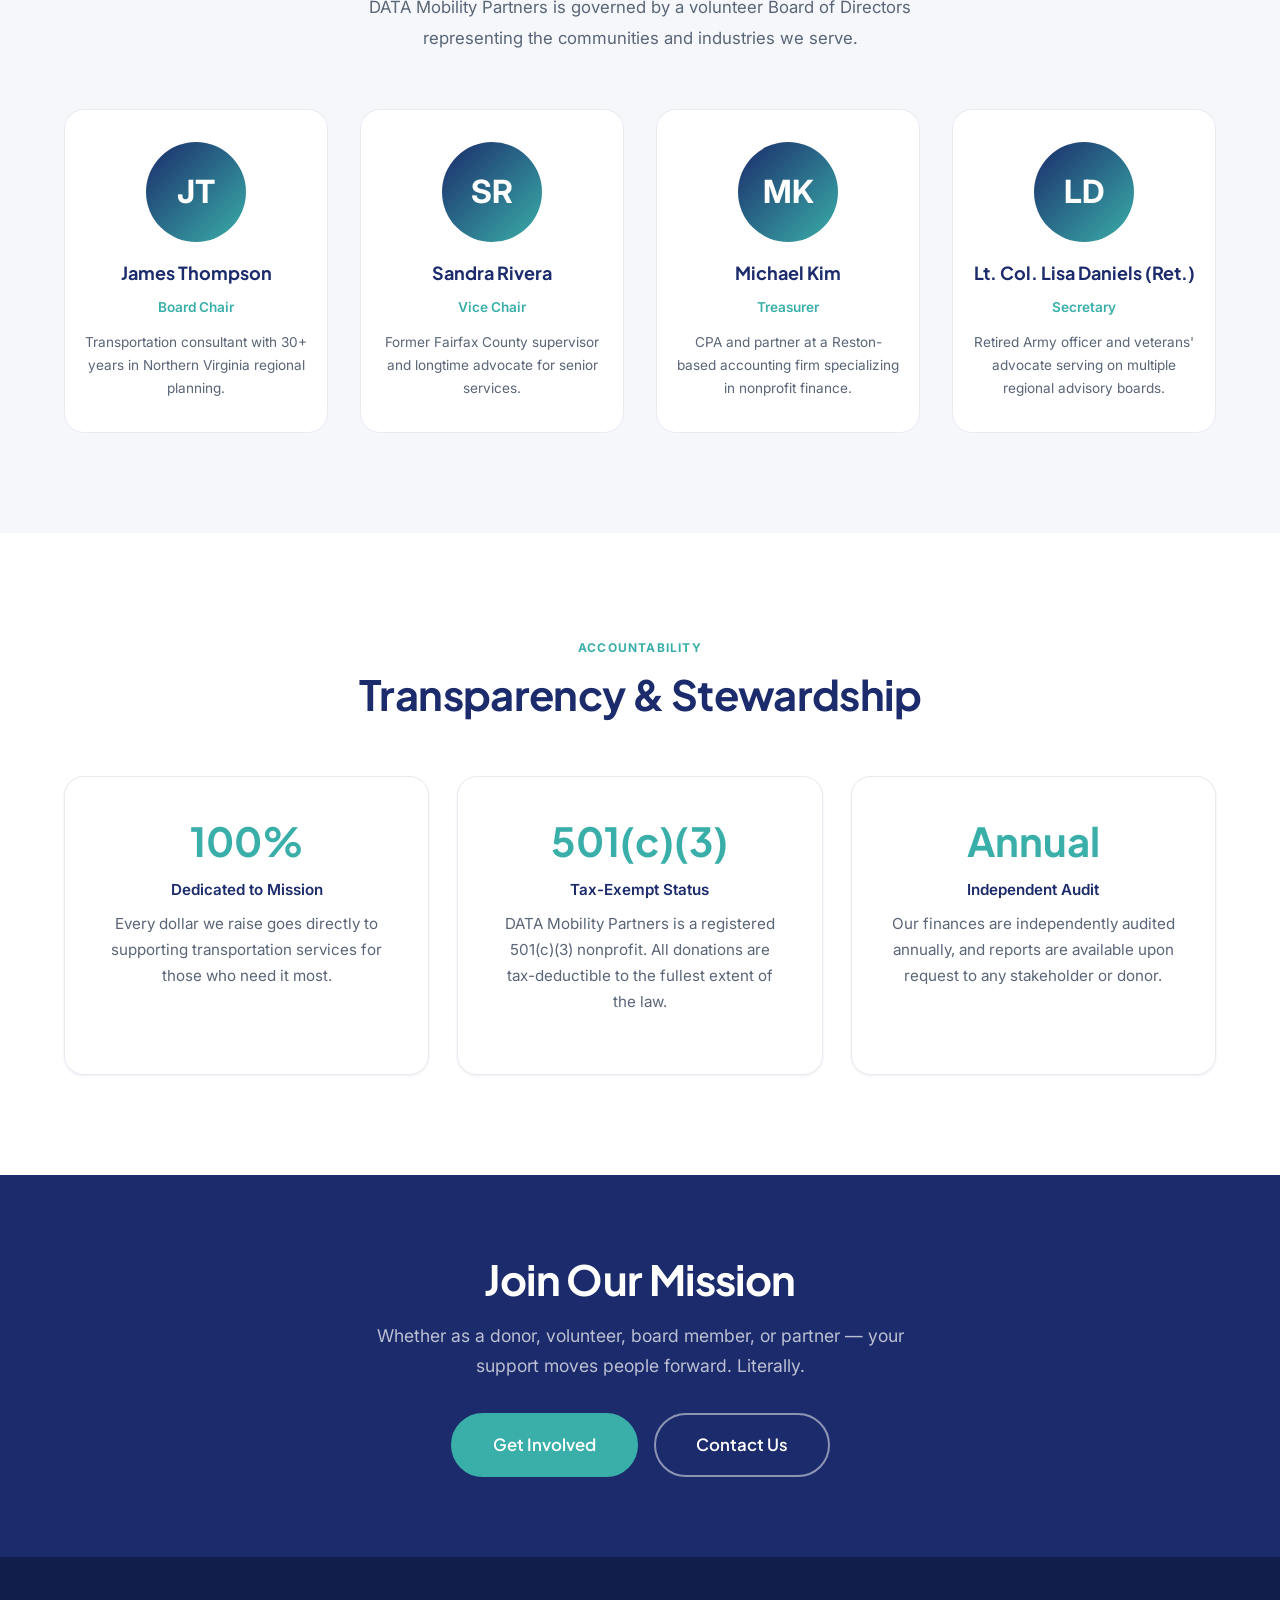
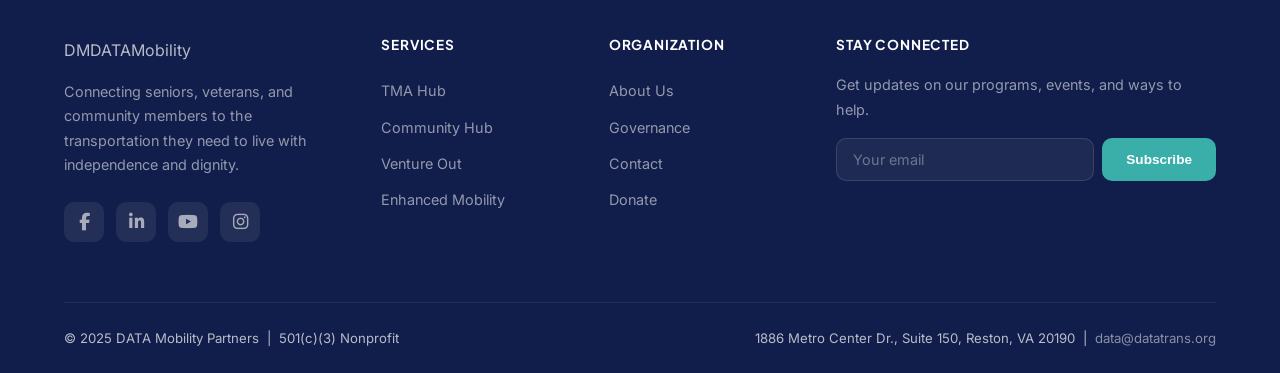
==== commit 47290654: "Remove duplicate old SVG Instagram icons Co-Authored-By: Claude Opus 4.6 <noreply@anthropic.com>" ====
--- a/about.html
+++ b/about.html
@@ -249,9 +249,6 @@
             <a href="#" aria-label="YouTube"><i class="fab fa-youtube"></i></a>
             <a href="https://www.instagram.com" aria-label="Instagram"><i class="fab fa-instagram"></i></a>
           </div>
-            <a href="#" aria-label="Instagram">
-              <svg width="18" height="18" fill="currentColor" viewBox="0 0 24 24"><path d="M12 2.163c3.204 0 3.584.012 4.85.07 1.17.054 1.97.24 2.43.403a4.088 4.088 0 0 1 1.518.988 4.088 4.088 0 0 1 .988 1.518c.164.46.35 1.26.403 2.43.058 1.266.07 1.646.07 4.85s-.012 3.584-.07 4.85c-.054 1.17-.24 1.97-.403 2.43a4.088 4.088 0 0 1-.988 1.518 4.088 4.088 0 0 1-1.518.988c-.46.164-1.26.35-2.43.403-1.266.058-1.646.07-4.85.07s-3.584-.012-4.85-.07c-1.17-.054-1.97-.24-2.43-.403a4.088 4.088 0 0 1-1.518-.988 4.088 4.088 0 0 1-.988-1.518c-.164-.46-.35-1.26-.403-2.43C2.175 15.584 2.163 15.204 2.163 12s.012-3.584.07-4.85c.054-1.17.24-1.97.403-2.43a4.088 4.088 0 0 1 .988-1.518 4.088 4.088 0 0 1 1.518-.988c.46-.164 1.26-.35 2.43-.403C8.416 2.175 8.796 2.163 12 2.163M12 0C8.741 0 8.333.014 7.053.072 5.775.13 4.902.333 4.14.63a6.21 6.21 0 0 0-2.244 1.46A6.21 6.21 0 0 0 .436 4.14C.139 4.902-.064 5.775.007 7.053.014 8.333 0 8.741 0 12s.014 3.667.072 4.947c.058 1.278.261 2.15.558 2.913a6.21 6.21 0 0 0 1.46 2.244 6.21 6.21 0 0 0 2.244 1.46c.762.297 1.636.5 2.913.558C8.333 23.986 8.741 24 12 24s3.667-.014 4.947-.072c1.278-.058 2.15-.261 2.913-.558a6.21 6.21 0 0 0 2.244-1.46 6.21 6.21 0 0 0 1.46-2.244c.297-.762.5-1.636.558-2.913.058-1.28.072-1.688.072-4.947s-.014-3.667-.072-4.947c-.058-1.278-.261-2.15-.558-2.913a6.21 6.21 0 0 0-1.46-2.244A6.21 6.21 0 0 0 19.86.63C19.098.333 18.225.13 16.947.072 15.667.014 15.259 0 12 0zm0 5.838a6.162 6.162 0 1 0 0 12.324 6.162 6.162 0 0 0 0-12.324zM12 16a4 4 0 1 1 0-8 4 4 0 0 1 0 8zm6.406-11.845a1.44 1.44 0 1 0 0 2.881 1.44 1.44 0 0 0 0-2.881z"/></svg>
-            </a>
         </div>
         <div class="footer-col">
           <h4>Services</h4>
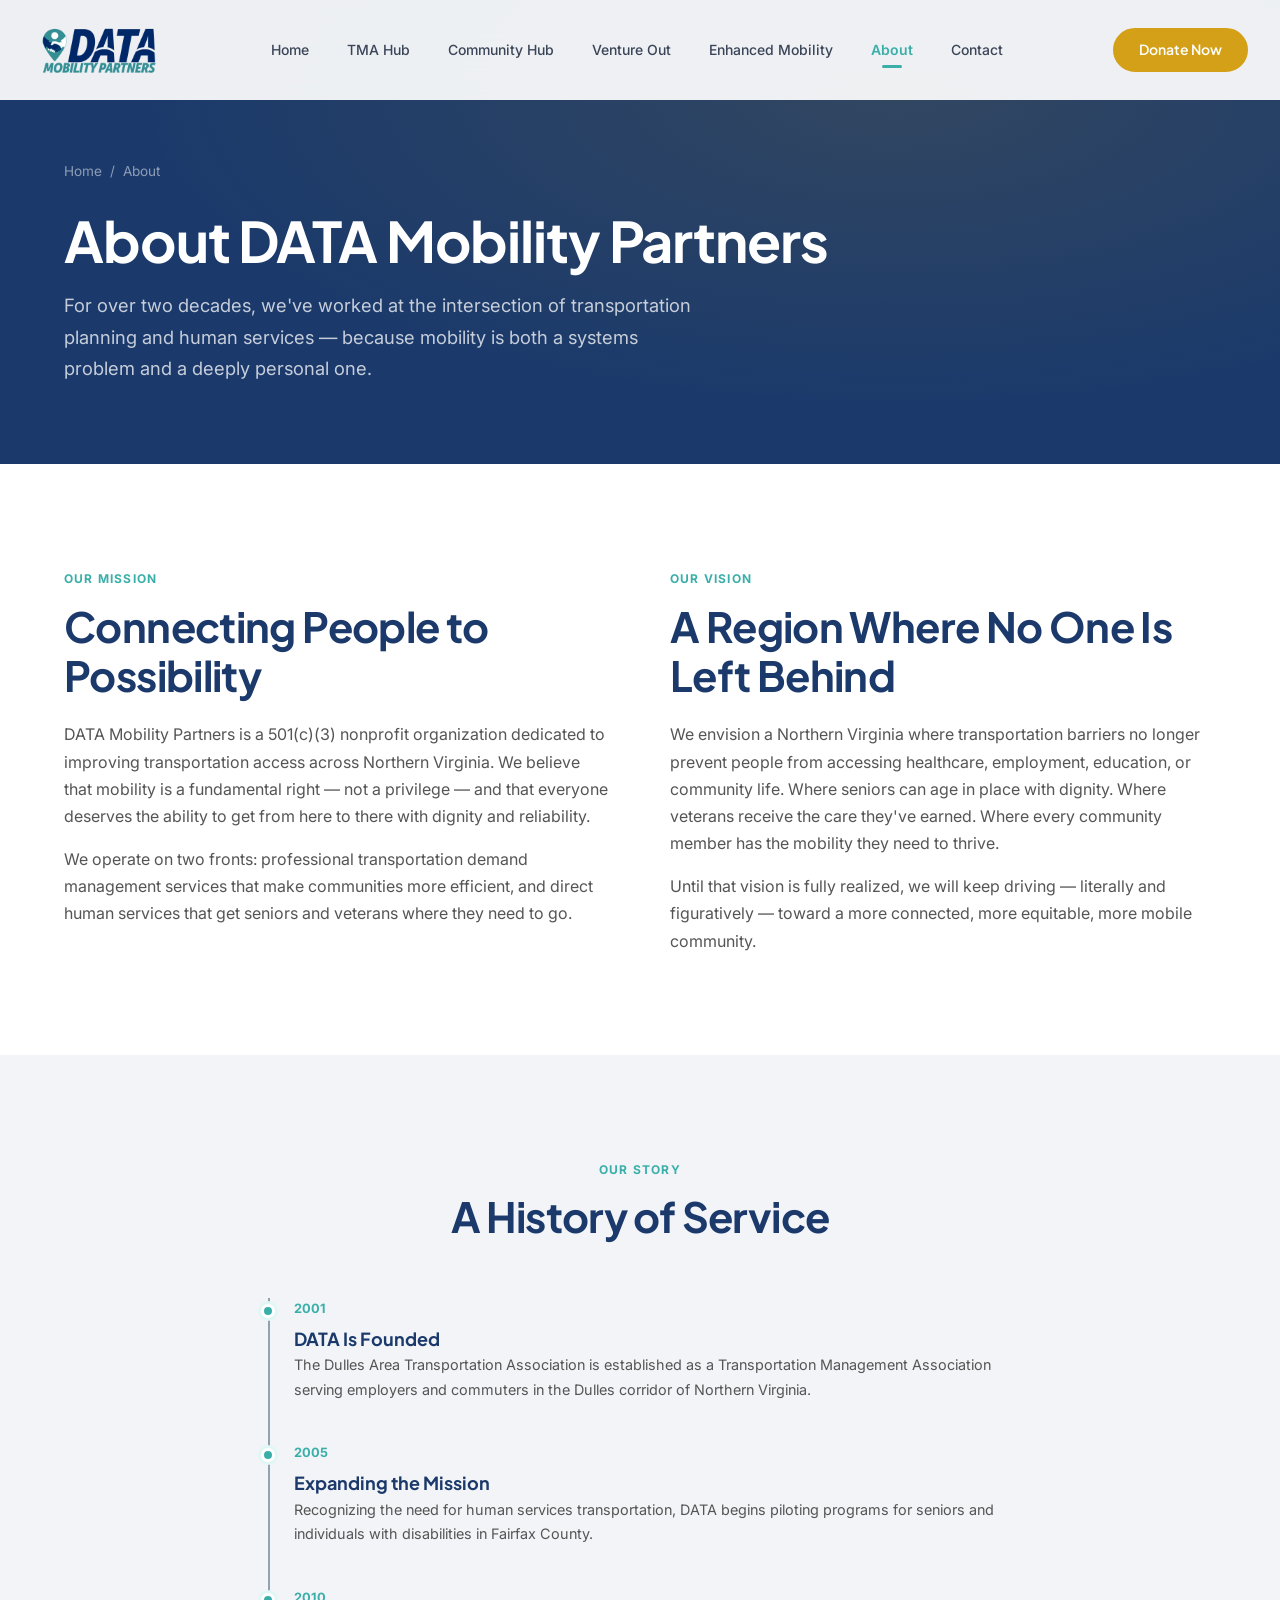
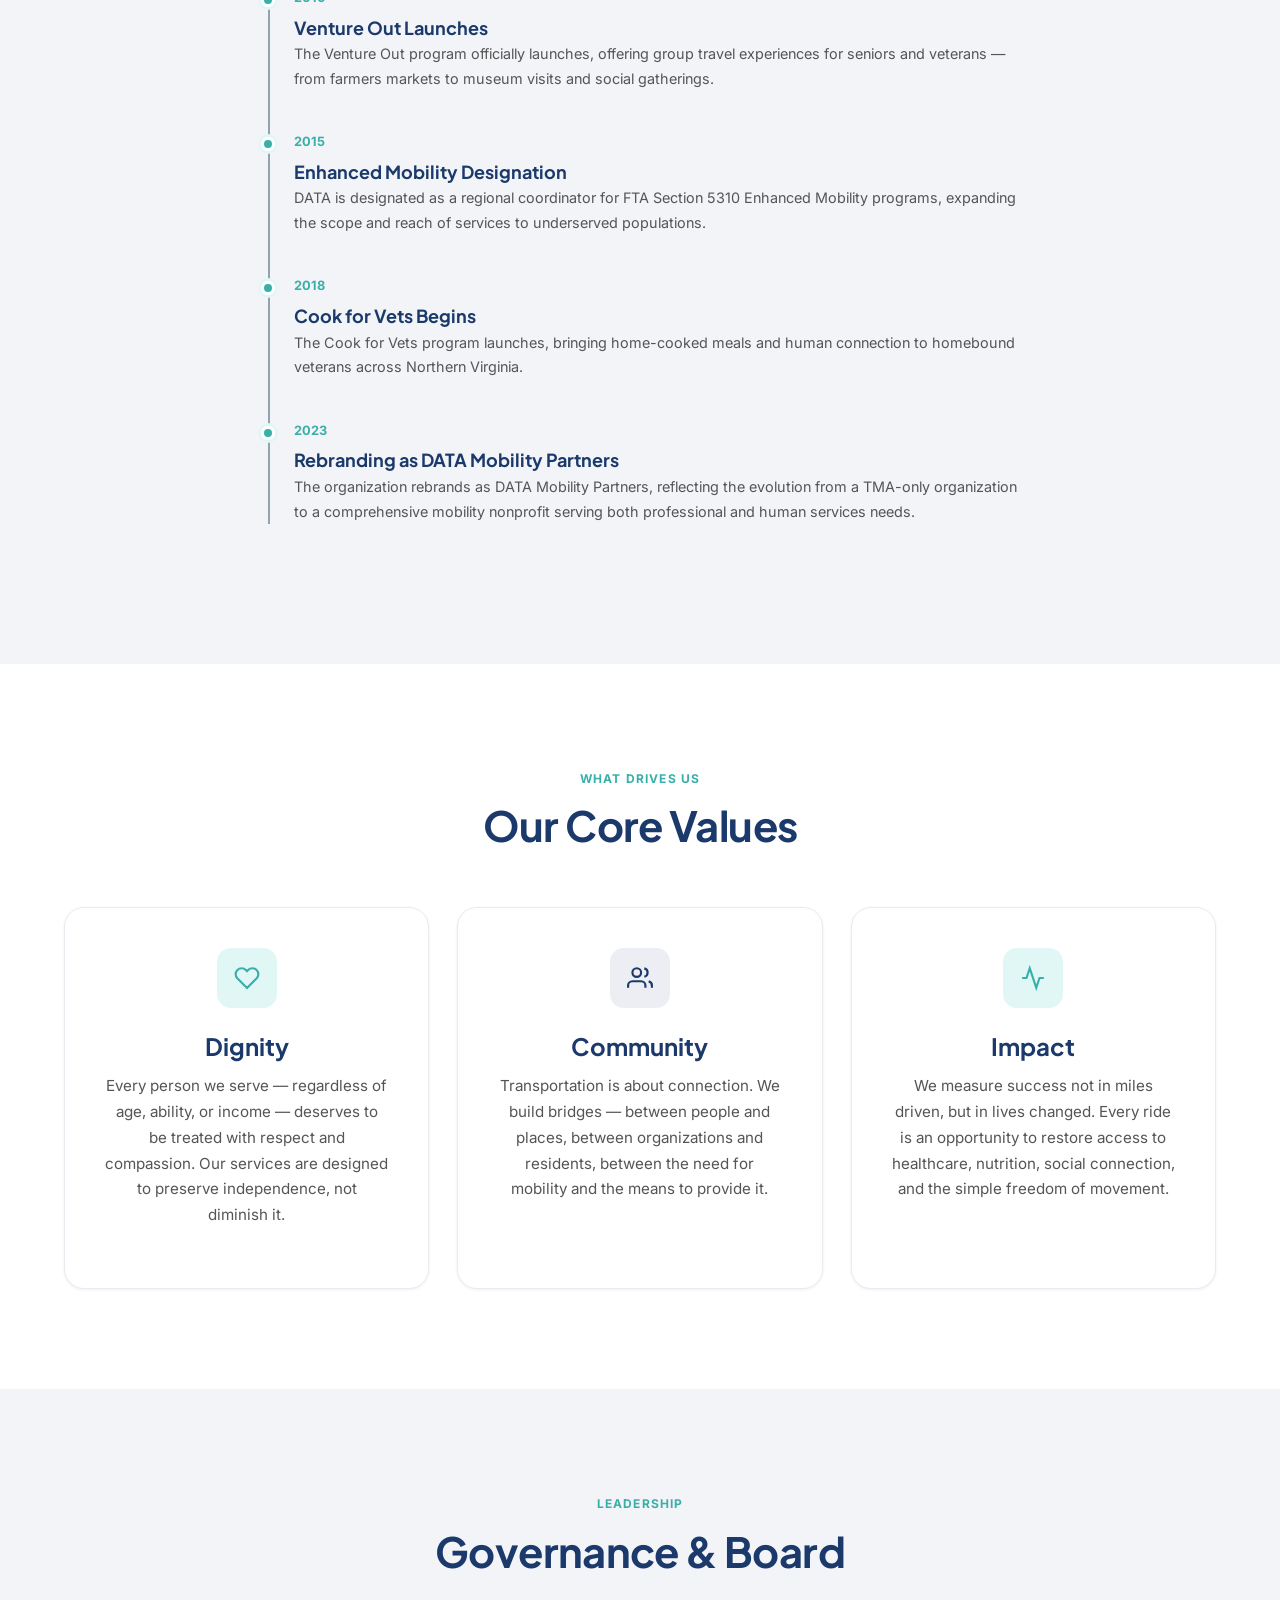
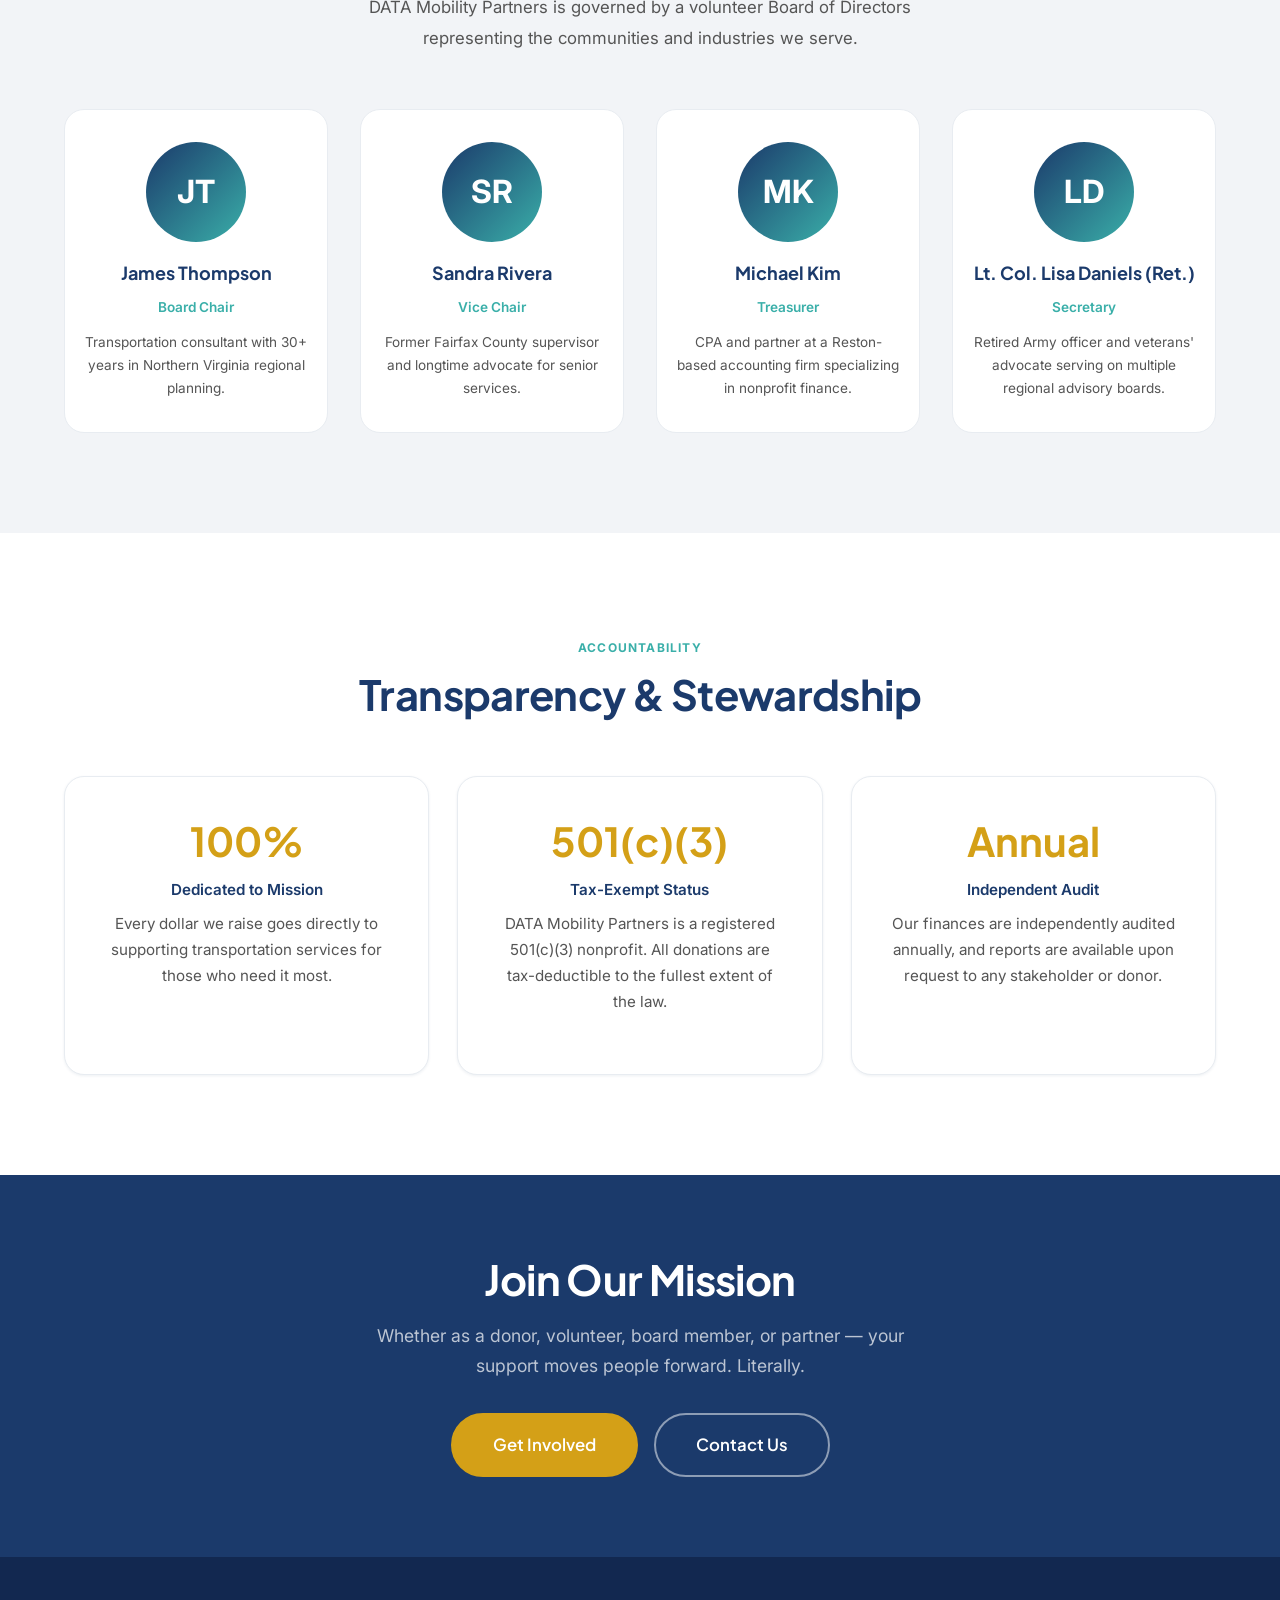
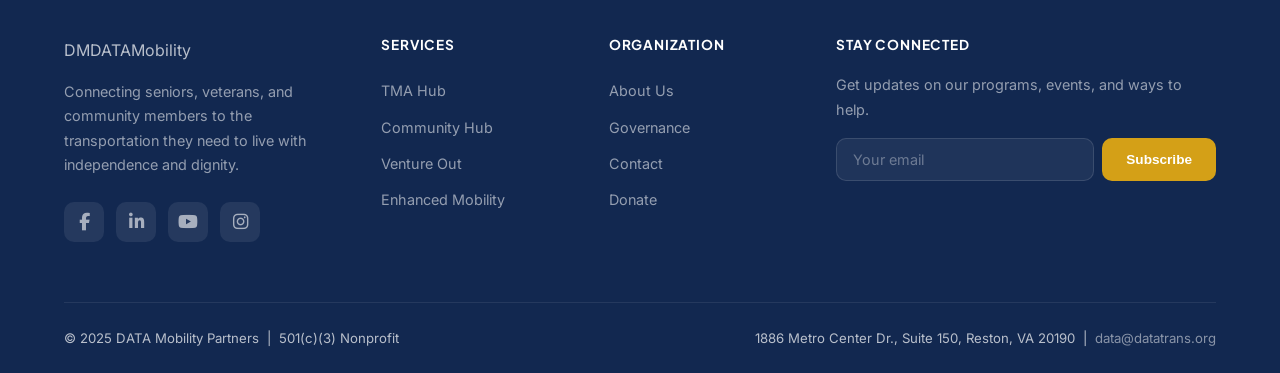
==== commit 3770ecd7: "Update brand palette: Navy #1B3A6B, Gold #D4A017 for CTAs, Soft White #F2F4F7 - CTA buttons now Opti" ====
--- a/about.html
+++ b/about.html
@@ -203,17 +203,17 @@
       </div>
       <div class="cards-grid-3 stagger-children">
         <div class="card fade-up text-center">
-          <h3 style="color:var(--teal);font-size:2.5rem;">100%</h3>
+          <h3 style="color:var(--gold);font-size:2.5rem;">100%</h3>
           <p style="font-weight:600;color:var(--navy);margin-bottom:8px;">Dedicated to Mission</p>
           <p>Every dollar we raise goes directly to supporting transportation services for those who need it most.</p>
         </div>
         <div class="card fade-up text-center">
-          <h3 style="color:var(--teal);font-size:2.5rem;">501(c)(3)</h3>
+          <h3 style="color:var(--gold);font-size:2.5rem;">501(c)(3)</h3>
           <p style="font-weight:600;color:var(--navy);margin-bottom:8px;">Tax-Exempt Status</p>
           <p>DATA Mobility Partners is a registered 501(c)(3) nonprofit. All donations are tax-deductible to the fullest extent of the law.</p>
         </div>
         <div class="card fade-up text-center">
-          <h3 style="color:var(--teal);font-size:2.5rem;">Annual</h3>
+          <h3 style="color:var(--gold);font-size:2.5rem;">Annual</h3>
           <p style="font-weight:600;color:var(--navy);margin-bottom:8px;">Independent Audit</p>
           <p>Our finances are independently audited annually, and reports are available upon request to any stakeholder or donor.</p>
         </div>
--- a/styles.css
+++ b/styles.css
@@ -1,29 +1,33 @@
 /* ===================================================================
    DATA Mobility Partners — Master Stylesheet
-   Brand: Navy #1B2B6B | Teal #3AAFA9 | White #FFF | Light Gray #F5F7FA
+   Brand: Navy #1B3A6B | Teal #3AAFA9 | Gold #D4A017 | Soft White #F2F4F7
    =================================================================== */
 
 /* ---------- Reset & Base ---------- */
 *, *::before, *::after { box-sizing: border-box; margin: 0; padding: 0; }
 
 :root {
-  --navy:       #1B2B6B;
-  --navy-dark:  #111D4A;
+  --navy:       #1B3A6B;
+  --navy-dark:  #122850;
   --teal:       #3AAFA9;
   --teal-dark:  #2E8E89;
   --teal-light: #E0F7F6;
+  --gold:       #D4A017;
+  --gold-dark:  #B8890F;
+  --gold-light: #FDF5E0;
   --white:      #FFFFFF;
-  --gray-bg:    #F5F7FA;
+  --gray-bg:    #F2F4F7;
   --gray-100:   #E8ECF1;
-  --gray-200:   #CBD2DC;
-  --gray-500:   #6B7A90;
+  --gray-200:   #8FA3B1;
+  --gray-500:   #8FA3B1;
   --gray-700:   #3A4558;
-  --text:       #2D3748;
-  --text-light: #5A6577;
-  --shadow-sm:  0 1px 3px rgba(27,43,107,.08);
-  --shadow-md:  0 4px 16px rgba(27,43,107,.10);
-  --shadow-lg:  0 12px 40px rgba(27,43,107,.12);
-  --shadow-xl:  0 20px 60px rgba(27,43,107,.15);
+  --text:       #333333;
+  --text-light: #555555;
+  --sky-slate:  #8FA3B1;
+  --shadow-sm:  0 1px 3px rgba(27,58,107,.08);
+  --shadow-md:  0 4px 16px rgba(27,58,107,.10);
+  --shadow-lg:  0 12px 40px rgba(27,58,107,.12);
+  --shadow-xl:  0 20px 60px rgba(27,58,107,.15);
   --radius:     12px;
   --radius-lg:  20px;
   --transition: .3s cubic-bezier(.4,0,.2,1);
@@ -93,10 +97,10 @@
 }
 
 .btn-primary {
-  background: var(--teal); color: var(--white); border-color: var(--teal);
+  background: var(--gold); color: var(--white); border-color: var(--gold);
 }
 .btn-primary:hover {
-  background: var(--teal-dark); border-color: var(--teal-dark);
+  background: var(--gold-dark); border-color: var(--gold-dark);
   transform: translateY(-2px); box-shadow: var(--shadow-md);
 }
 
@@ -248,7 +252,7 @@
 .hero-bg::after {
   content: '';
   position: absolute; inset: 0;
-  background: linear-gradient(135deg, rgba(27,43,107,.92) 0%, rgba(27,43,107,.7) 50%, rgba(58,175,169,.4) 100%);
+  background: linear-gradient(135deg, rgba(27,58,107,.92) 0%, rgba(27,58,107,.7) 50%, rgba(212,160,23,.3) 100%);
 }
 
 .hero-content {
@@ -260,9 +264,9 @@
 .hero-badge {
   display: inline-flex; align-items: center; gap: 8px;
   padding: 8px 18px; border-radius: 50px;
-  background: rgba(58,175,169,.15);
-  border: 1px solid rgba(58,175,169,.3);
-  color: var(--teal); font-size: .8rem; font-weight: 600;
+  background: rgba(212,160,23,.15);
+  border: 1px solid rgba(212,160,23,.3);
+  color: var(--gold); font-size: .8rem; font-weight: 600;
   letter-spacing: .04em; text-transform: uppercase;
   margin-bottom: 24px;
 }
@@ -274,7 +278,7 @@
 }
 
 .hero h1 .highlight {
-  background: linear-gradient(135deg, var(--teal), #6DD5D0);
+  background: linear-gradient(135deg, var(--gold), #E8C44A);
   -webkit-background-clip: text;
   -webkit-text-fill-color: transparent;
   background-clip: text;
@@ -299,7 +303,7 @@
 .page-hero::before {
   content: '';
   position: absolute; inset: 0;
-  background: radial-gradient(ellipse at 70% 20%, rgba(58,175,169,.15), transparent 60%);
+  background: radial-gradient(ellipse at 70% 20%, rgba(212,160,23,.12), transparent 60%);
 }
 
 .page-hero-content {
@@ -391,7 +395,7 @@
 }
 
 .stat-item h3 {
-  color: var(--teal);
+  color: var(--gold);
   font-size: clamp(1.8rem, 3.5vw, 2.8rem);
   margin-bottom: 8px;
 }
@@ -416,7 +420,7 @@
 .spotlight::before {
   content: '';
   position: absolute; inset: 0;
-  background: radial-gradient(ellipse at 80% 50%, rgba(58,175,169,.12), transparent 70%);
+  background: radial-gradient(ellipse at 80% 50%, rgba(212,160,23,.1), transparent 70%);
 }
 
 .spotlight-inner {
@@ -435,10 +439,10 @@
 
 .heart-icon {
   width: 200px; height: 200px; border-radius: 50%;
-  background: linear-gradient(135deg, var(--teal), #6DD5D0);
+  background: linear-gradient(135deg, var(--gold), #E8C44A);
   display: flex; align-items: center; justify-content: center;
   font-size: 5rem; color: var(--white);
-  box-shadow: 0 0 80px rgba(58,175,169,.3);
+  box-shadow: 0 0 80px rgba(212,160,23,.3);
   animation: pulse 3s ease-in-out infinite;
 }
 
@@ -751,13 +755,13 @@
 
 .newsletter-form button {
   padding: 12px 24px; border-radius: 10px;
-  background: var(--teal); color: var(--white);
+  background: var(--gold); color: var(--white);
   border: none; font-weight: 600; font-size: .85rem;
   cursor: pointer; transition: var(--transition);
   white-space: nowrap;
 }
 
-.newsletter-form button:hover { background: var(--teal-dark); }
+.newsletter-form button:hover { background: var(--gold-dark); }
 
 .footer-bottom {
   display: flex; align-items: center; justify-content: space-between;
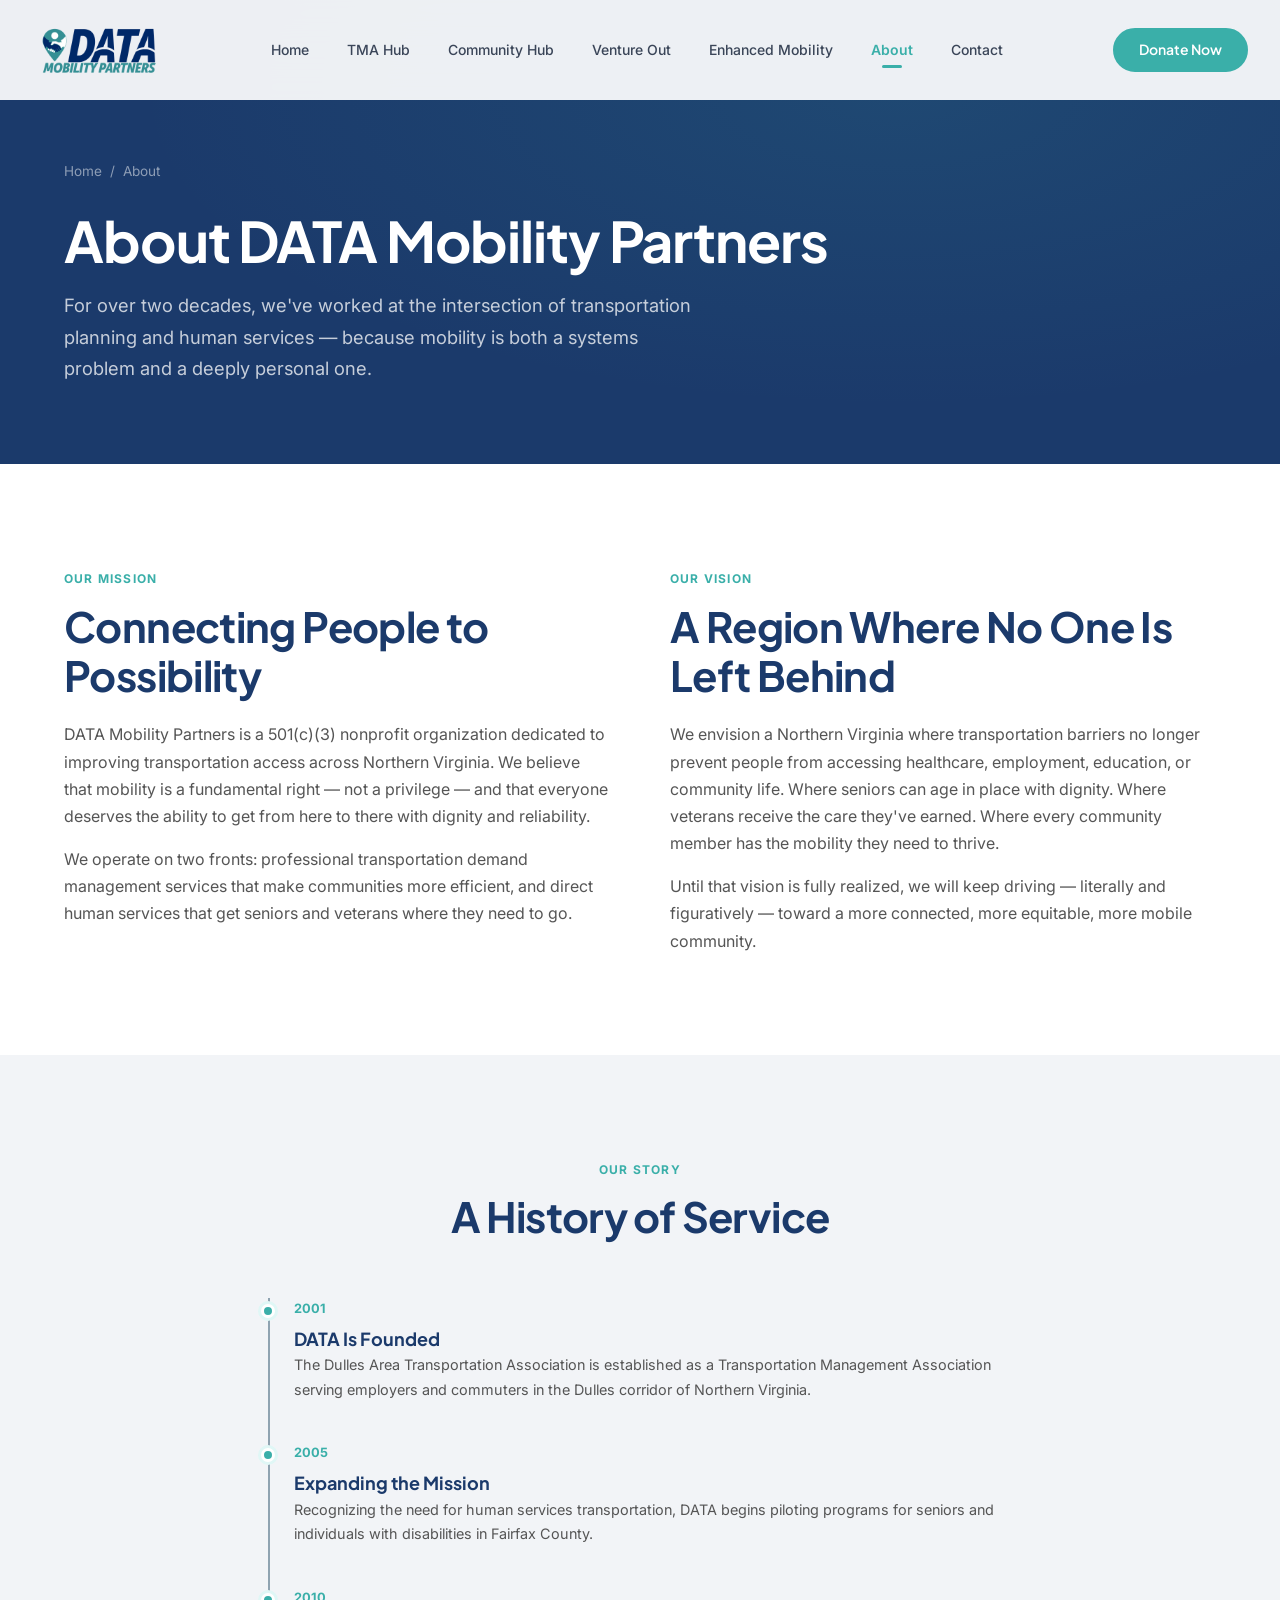
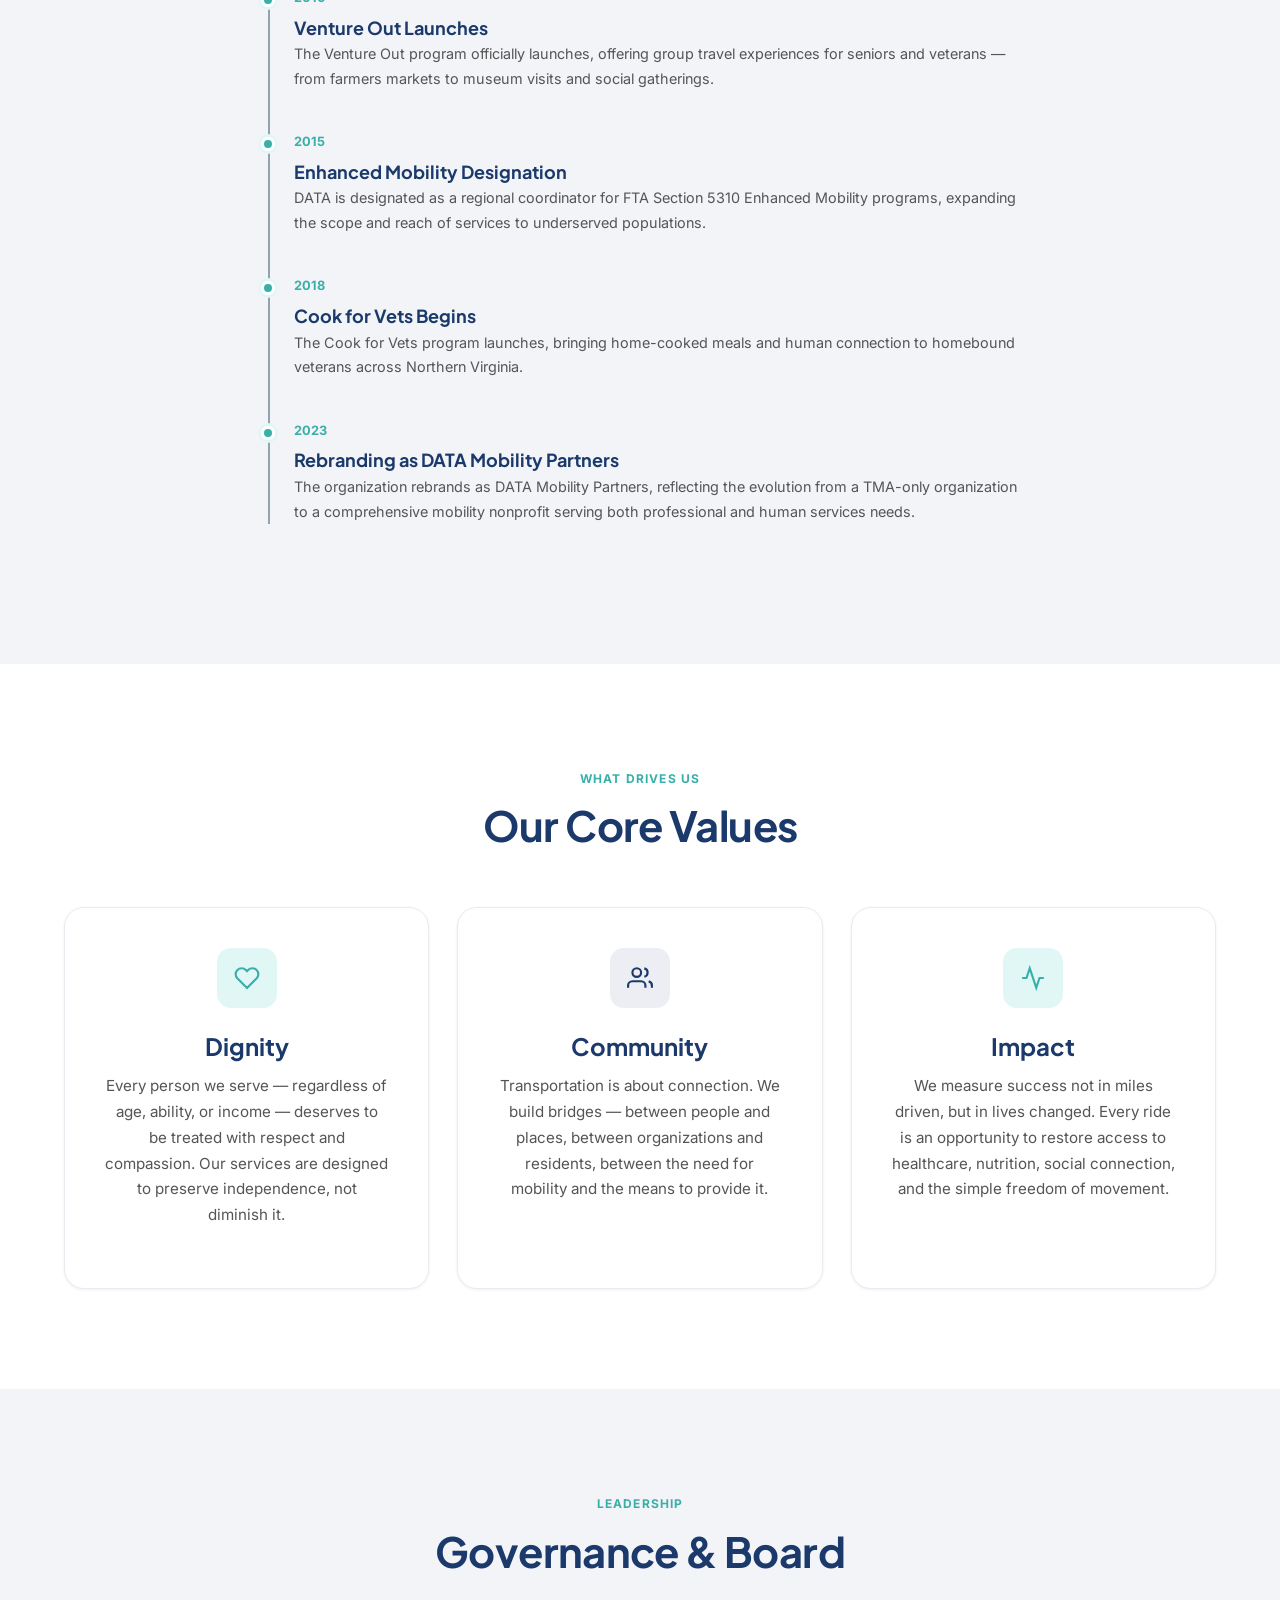
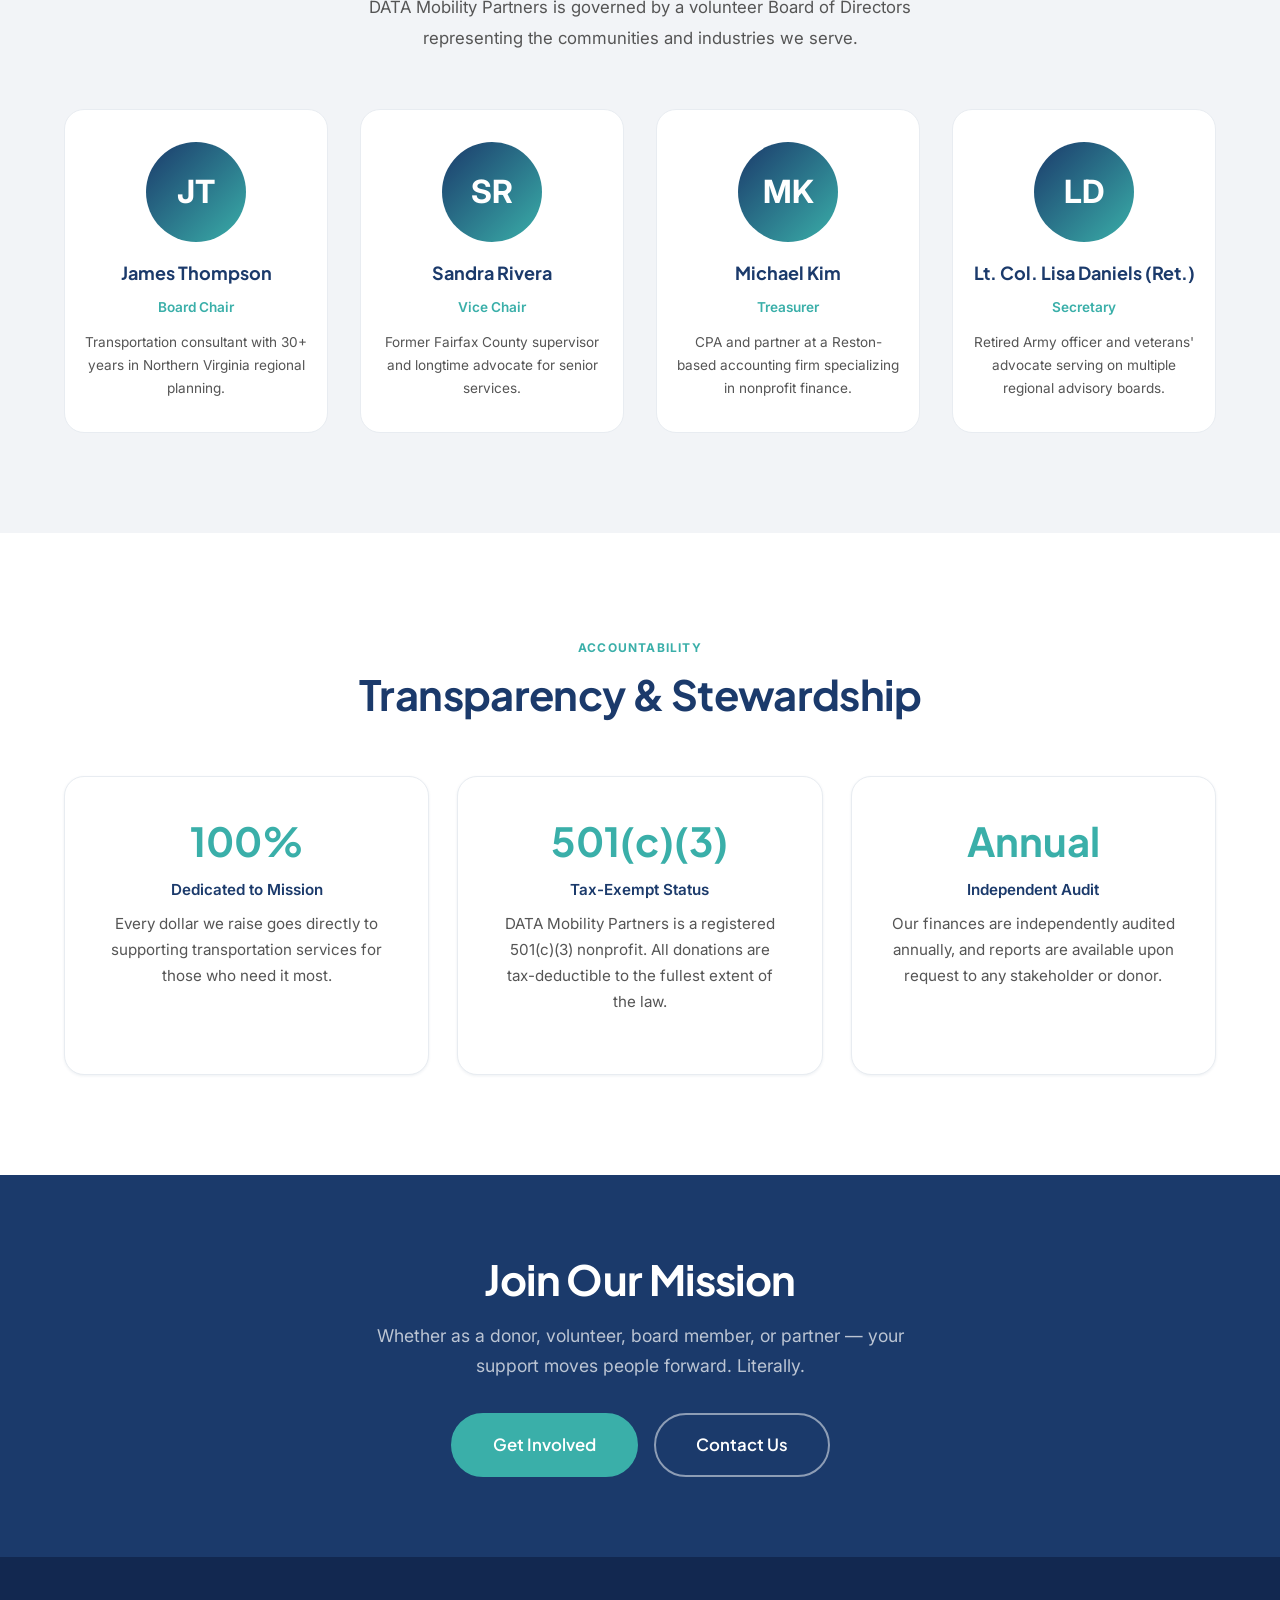
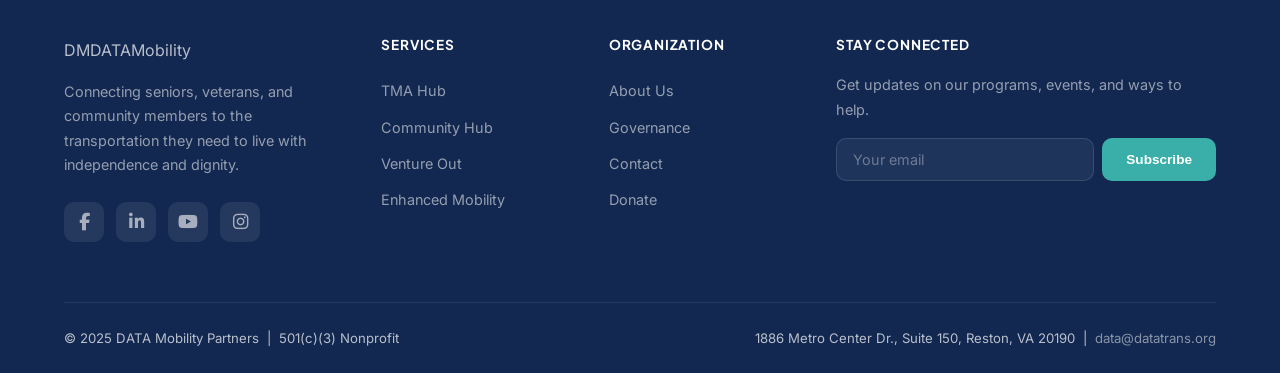
==== commit d47ead42: "Revert gold accents back to teal, keep updated navy and palette Co-Authored-By: Claude Opus 4.6 <nor" ====
--- a/about.html
+++ b/about.html
@@ -203,17 +203,17 @@
       </div>
       <div class="cards-grid-3 stagger-children">
         <div class="card fade-up text-center">
-          <h3 style="color:var(--gold);font-size:2.5rem;">100%</h3>
+          <h3 style="color:var(--teal);font-size:2.5rem;">100%</h3>
           <p style="font-weight:600;color:var(--navy);margin-bottom:8px;">Dedicated to Mission</p>
           <p>Every dollar we raise goes directly to supporting transportation services for those who need it most.</p>
         </div>
         <div class="card fade-up text-center">
-          <h3 style="color:var(--gold);font-size:2.5rem;">501(c)(3)</h3>
+          <h3 style="color:var(--teal);font-size:2.5rem;">501(c)(3)</h3>
           <p style="font-weight:600;color:var(--navy);margin-bottom:8px;">Tax-Exempt Status</p>
           <p>DATA Mobility Partners is a registered 501(c)(3) nonprofit. All donations are tax-deductible to the fullest extent of the law.</p>
         </div>
         <div class="card fade-up text-center">
-          <h3 style="color:var(--gold);font-size:2.5rem;">Annual</h3>
+          <h3 style="color:var(--teal);font-size:2.5rem;">Annual</h3>
           <p style="font-weight:600;color:var(--navy);margin-bottom:8px;">Independent Audit</p>
           <p>Our finances are independently audited annually, and reports are available upon request to any stakeholder or donor.</p>
         </div>
--- a/styles.css
+++ b/styles.css
@@ -97,10 +97,10 @@
 }
 
 .btn-primary {
-  background: var(--gold); color: var(--white); border-color: var(--gold);
+  background: var(--teal); color: var(--white); border-color: var(--teal);
 }
 .btn-primary:hover {
-  background: var(--gold-dark); border-color: var(--gold-dark);
+  background: var(--teal-dark); border-color: var(--teal-dark);
   transform: translateY(-2px); box-shadow: var(--shadow-md);
 }
 
@@ -252,7 +252,7 @@
 .hero-bg::after {
   content: '';
   position: absolute; inset: 0;
-  background: linear-gradient(135deg, rgba(27,58,107,.92) 0%, rgba(27,58,107,.7) 50%, rgba(212,160,23,.3) 100%);
+  background: linear-gradient(135deg, rgba(27,58,107,.92) 0%, rgba(27,58,107,.7) 50%, rgba(58,175,169,.3) 100%);
 }
 
 .hero-content {
@@ -264,9 +264,9 @@
 .hero-badge {
   display: inline-flex; align-items: center; gap: 8px;
   padding: 8px 18px; border-radius: 50px;
-  background: rgba(212,160,23,.15);
-  border: 1px solid rgba(212,160,23,.3);
-  color: var(--gold); font-size: .8rem; font-weight: 600;
+  background: rgba(58,175,169,.15);
+  border: 1px solid rgba(58,175,169,.3);
+  color: var(--teal); font-size: .8rem; font-weight: 600;
   letter-spacing: .04em; text-transform: uppercase;
   margin-bottom: 24px;
 }
@@ -278,7 +278,7 @@
 }
 
 .hero h1 .highlight {
-  background: linear-gradient(135deg, var(--gold), #E8C44A);
+  background: linear-gradient(135deg, var(--teal), #6DD5D0);
   -webkit-background-clip: text;
   -webkit-text-fill-color: transparent;
   background-clip: text;
@@ -303,7 +303,7 @@
 .page-hero::before {
   content: '';
   position: absolute; inset: 0;
-  background: radial-gradient(ellipse at 70% 20%, rgba(212,160,23,.12), transparent 60%);
+  background: radial-gradient(ellipse at 70% 20%, rgba(58,175,169,.12), transparent 60%);
 }
 
 .page-hero-content {
@@ -395,7 +395,7 @@
 }
 
 .stat-item h3 {
-  color: var(--gold);
+  color: var(--teal);
   font-size: clamp(1.8rem, 3.5vw, 2.8rem);
   margin-bottom: 8px;
 }
@@ -420,7 +420,7 @@
 .spotlight::before {
   content: '';
   position: absolute; inset: 0;
-  background: radial-gradient(ellipse at 80% 50%, rgba(212,160,23,.1), transparent 70%);
+  background: radial-gradient(ellipse at 80% 50%, rgba(58,175,169,.1), transparent 70%);
 }
 
 .spotlight-inner {
@@ -439,10 +439,10 @@
 
 .heart-icon {
   width: 200px; height: 200px; border-radius: 50%;
-  background: linear-gradient(135deg, var(--gold), #E8C44A);
+  background: linear-gradient(135deg, var(--teal), #6DD5D0);
   display: flex; align-items: center; justify-content: center;
   font-size: 5rem; color: var(--white);
-  box-shadow: 0 0 80px rgba(212,160,23,.3);
+  box-shadow: 0 0 80px rgba(58,175,169,.3);
   animation: pulse 3s ease-in-out infinite;
 }
 
@@ -755,13 +755,13 @@
 
 .newsletter-form button {
   padding: 12px 24px; border-radius: 10px;
-  background: var(--gold); color: var(--white);
+  background: var(--teal); color: var(--white);
   border: none; font-weight: 600; font-size: .85rem;
   cursor: pointer; transition: var(--transition);
   white-space: nowrap;
 }
 
-.newsletter-form button:hover { background: var(--gold-dark); }
+.newsletter-form button:hover { background: var(--teal-dark); }
 
 .footer-bottom {
   display: flex; align-items: center; justify-content: space-between;
